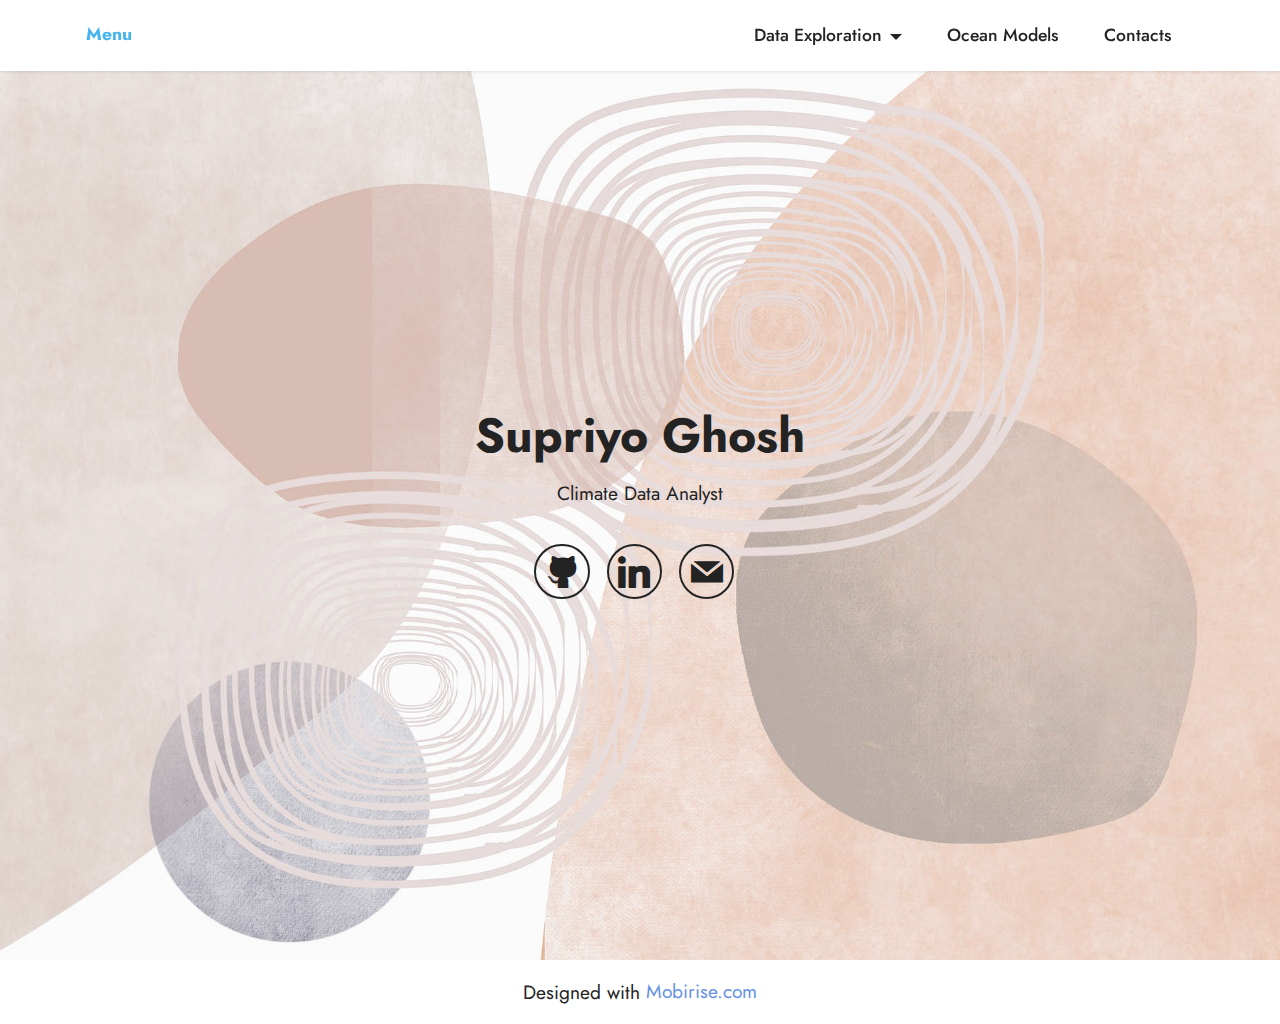
==== index.html @ 39f434c5 "create github pages" ====
<!DOCTYPE html>
<html  >
<head>
  <!-- Site made with Mobirise Website Builder v5.6.10, https://mobirise.com -->
  <meta charset="UTF-8">
  <meta http-equiv="X-UA-Compatible" content="IE=edge">
  <meta name="generator" content="Mobirise v5.6.10, mobirise.com">
  <meta name="twitter:card" content="summary_large_image"/>
  <meta name="twitter:image:src" content="">
  <meta property="og:image" content="">
  <meta name="twitter:title" content="Home">
  <meta name="viewport" content="width=device-width, initial-scale=1, minimum-scale=1">
  <link rel="shortcut icon" href="assets/images/logo.png" type="image/x-icon">
  <meta name="description" content="">
  
  
  <title>Home</title>
  <link rel="stylesheet" href="assets/bootstrap/css/bootstrap.min.css">
  <link rel="stylesheet" href="assets/bootstrap/css/bootstrap-grid.min.css">
  <link rel="stylesheet" href="assets/bootstrap/css/bootstrap-reboot.min.css">
  <link rel="stylesheet" href="assets/dropdown/css/style.css">
  <link rel="stylesheet" href="assets/socicon/css/styles.css">
  <link rel="stylesheet" href="assets/theme/css/style.css">
  <link rel="preload" href="https://fonts.googleapis.com/css?family=Jost:100,200,300,400,500,600,700,800,900,100i,200i,300i,400i,500i,600i,700i,800i,900i&display=swap" as="style" onload="this.onload=null;this.rel='stylesheet'">
  <noscript><link rel="stylesheet" href="https://fonts.googleapis.com/css?family=Jost:100,200,300,400,500,600,700,800,900,100i,200i,300i,400i,500i,600i,700i,800i,900i&display=swap"></noscript>
  <link rel="preload" as="style" href="assets/mobirise/css/mbr-additional.css"><link rel="stylesheet" href="assets/mobirise/css/mbr-additional.css" type="text/css">
  
  
  
  
</head>
<body>
  
  <section data-bs-version="5.1" class="menu menu1 cid-te8751mNdP" once="menu" id="menu1-l">
    

    <nav class="navbar navbar-dropdown navbar-fixed-top navbar-expand-lg">
        <div class="container">
            <div class="navbar-brand">
                
                <span class="navbar-caption-wrap"><a class="navbar-caption text-info display-4" href="https://mobiri.se">Menu</a></span>
            </div>
            <button class="navbar-toggler" type="button" data-toggle="collapse" data-bs-toggle="collapse" data-target="#navbarSupportedContent" data-bs-target="#navbarSupportedContent" aria-controls="navbarNavAltMarkup" aria-expanded="false" aria-label="Toggle navigation">
                <div class="hamburger">
                    <span></span>
                    <span></span>
                    <span></span>
                    <span></span>
                </div>
            </button>
            <div class="collapse navbar-collapse" id="navbarSupportedContent">
                <ul class="navbar-nav nav-dropdown nav-right" data-app-modern-menu="true"><li class="nav-item dropdown"><a class="nav-link link text-black dropdown-toggle display-4" href="https://mobiri.se" data-toggle="dropdown-submenu" data-bs-toggle="dropdown" data-bs-auto-close="outside" aria-expanded="false">Data Exploration</a><div class="dropdown-menu" aria-labelledby="dropdown-164"><a class="text-black dropdown-item text-primary display-4" href="page1.html#features8-m">NetCDF data in Python&nbsp;</a></div></li>
                    <li class="nav-item"><a class="nav-link link text-black show display-4" href="https://mobiri.se" aria-expanded="true">Ocean Models<br></a></li>
                    <li class="nav-item"><a class="nav-link link text-black display-4" href="https://mobiri.se">Contacts</a>
                    </li></ul>
                
                
            </div>
        </div>
    </nav>
</section>

<section data-bs-version="5.1" class="header13 cid-te855M1NtJ mbr-fullscreen" id="header13-k">

    

    
    <div class="mbr-overlay" style="opacity: 0.2; background-color: rgb(255, 255, 255);"></div>

    <div class="align-center container">
        <div class="row justify-content-center">
            <div class="col-12 col-lg-10">
                <h1 class="mbr-section-title mbr-fonts-style mb-3 display-2"><strong>Supriyo Ghosh</strong></h1>
                
                <p class="mbr-text mbr-fonts-style mb-3 display-7">Climate Data Analyst</p>
                
                <div class="social-row display-7 mt-5">
                    <div class="soc-item">
                        <a href="http://github.com/ghossh" target="_blank">
                            <span class="mbr-iconfont socicon-github socicon"></span>
                        </a>
                    </div>
                    <div class="soc-item">
                        <a href="http://linkedin.com/in/ghossh" target="_blank">
                            <span class="mbr-iconfont socicon-linkedin socicon"></span>
                        </a>
                    </div>
                    <div class="soc-item">
                        <a href="mailto:sugh123123@gmail.com">
                            <span class="mbr-iconfont socicon-mail socicon"></span>
                        </a>
                    </div>
                    
                    
                </div>
            </div>
        </div>
    </div>
</section><section class="display-7" style="padding: 0;align-items: center;justify-content: center;flex-wrap: wrap;    align-content: center;display: flex;position: relative;height: 4rem;"><a href="https://mobiri.se/2843948" style="flex: 1 1;height: 4rem;position: absolute;width: 100%;z-index: 1;"><img alt="" style="height: 4rem;" src="[data-uri]"></a><p style="margin: 0;text-align: center;" class="display-7">Designed with &#8204;</p><a style="z-index:1" href="https://mobirise.com">Mobirise.com </a></section><script src="assets/bootstrap/js/bootstrap.bundle.min.js"></script>  <script src="assets/smoothscroll/smooth-scroll.js"></script>  <script src="assets/ytplayer/index.js"></script>  <script src="assets/dropdown/js/navbar-dropdown.js"></script>  <script src="assets/theme/js/script.js"></script>  
  
  
</body>
</html>
---- assets/dropdown/css/style.css ----
.navbar-dropdown {
  left: 0;
  padding: 0;
  position: absolute;
  right: 0;
  top: 0;
  transition: all 0.45s ease;
  z-index: 1030;
  background: #282828; }
  .navbar-dropdown .navbar-logo {
    margin-right: 0.8rem;
    transition: margin 0.3s ease-in-out;
    vertical-align: middle; }
    .navbar-dropdown .navbar-logo img {
      height: 3.125rem;
      transition: all 0.3s ease-in-out; }
    .navbar-dropdown .navbar-logo.mbr-iconfont {
      font-size: 3.125rem;
      line-height: 3.125rem; }
  .navbar-dropdown .navbar-caption {
    font-weight: 700;
    white-space: normal;
    vertical-align: -4px;
    line-height: 3.125rem !important; }
    .navbar-dropdown .navbar-caption, .navbar-dropdown .navbar-caption:hover {
      color: inherit;
      text-decoration: none; }
  .navbar-dropdown .mbr-iconfont + .navbar-caption {
    vertical-align: -1px; }
  .navbar-dropdown.navbar-fixed-top {
    position: fixed; }
  .navbar-dropdown .navbar-brand span {
    vertical-align: -4px; }
  .navbar-dropdown.bg-color.transparent {
    background: none; }
  .navbar-dropdown.navbar-short .navbar-brand {
    padding: 0.625rem 0; }
    .navbar-dropdown.navbar-short .navbar-brand span {
      vertical-align: -1px; }
  .navbar-dropdown.navbar-short .navbar-caption {
    line-height: 2.375rem !important;
    vertical-align: -2px; }
  .navbar-dropdown.navbar-short .navbar-logo {
    margin-right: 0.5rem; }
    .navbar-dropdown.navbar-short .navbar-logo img {
      height: 2.375rem; }
    .navbar-dropdown.navbar-short .navbar-logo.mbr-iconfont {
      font-size: 2.375rem;
      line-height: 2.375rem; }
  .navbar-dropdown.navbar-short .mbr-table-cell {
    height: 3.625rem; }
  .navbar-dropdown .navbar-close {
    left: 0.6875rem;
    position: fixed;
    top: 0.75rem;
    z-index: 1000; }
  .navbar-dropdown .hamburger-icon {
    content: "";
    display: inline-block;
    vertical-align: middle;
    width: 16px;
    -webkit-box-shadow: 0 -6px 0 1px #282828,0 0 0 1px #282828,0 6px 0 1px #282828;
    -moz-box-shadow: 0 -6px 0 1px #282828,0 0 0 1px #282828,0 6px 0 1px #282828;
    box-shadow: 0 -6px 0 1px #282828,0 0 0 1px #282828,0 6px 0 1px #282828; }

.dropdown-menu .dropdown-toggle[data-toggle="dropdown-submenu"]::after {
  border-bottom: 0.35em solid transparent;
  border-left: 0.35em solid;
  border-right: 0;
  border-top: 0.35em solid transparent;
  margin-left: 0.3rem; }

.dropdown-menu .dropdown-item:focus {
  outline: 0; }

.nav-dropdown {
  font-size: 0.75rem;
  font-weight: 500;
  height: auto !important; }
  .nav-dropdown .nav-btn {
    padding-left: 1rem; }
  .nav-dropdown .link {
    margin: .667em 1.667em;
    font-weight: 500;
    padding: 0;
    transition: color .2s ease-in-out; }
    .nav-dropdown .link.dropdown-toggle {
      margin-right: 2.583em; }
      .nav-dropdown .link.dropdown-toggle::after {
        margin-left: .25rem;
        border-top: 0.35em solid;
        border-right: 0.35em solid transparent;
        border-left: 0.35em solid transparent;
        border-bottom: 0; }
      .nav-dropdown .link.dropdown-toggle[aria-expanded="true"] {
        margin: 0;
        padding: 0.667em 3.263em  0.667em 1.667em; }
  .nav-dropdown .link::after,
  .nav-dropdown .dropdown-item::after {
    color: inherit; }
  .nav-dropdown .btn {
    font-size: 0.75rem;
    font-weight: 700;
    letter-spacing: 0;
    margin-bottom: 0;
    padding-left: 1.25rem;
    padding-right: 1.25rem; }
  .nav-dropdown .dropdown-menu {
    border-radius: 0;
    border: 0;
    left: 0;
    margin: 0;
    padding-bottom: 1.25rem;
    padding-top: 1.25rem;
    position: relative; }
  .nav-dropdown .dropdown-submenu {
    margin-left: 0.125rem;
    top: 0; }
  .nav-dropdown .dropdown-item {
    font-weight: 500;
    line-height: 2;
    padding: 0.3846em 4.615em 0.3846em 1.5385em;
    position: relative;
    transition: color .2s ease-in-out, background-color .2s ease-in-out; }
    .nav-dropdown .dropdown-item::after {
      margin-top: -0.3077em;
      position: absolute;
      right: 1.1538em;
      top: 50%; }
    .nav-dropdown .dropdown-item:focus, .nav-dropdown .dropdown-item:hover {
      background: none; }

@media (max-width: 767px) {
  .nav-dropdown.navbar-toggleable-sm {
    bottom: 0;
    display: none;
    left: 0;
    overflow-x: hidden;
    position: fixed;
    top: 0;
    transform: translateX(-100%);
    -ms-transform: translateX(-100%);
    -webkit-transform: translateX(-100%);
    width: 18.75rem;
    z-index: 999; } }
.nav-dropdown.navbar-toggleable-xl {
  bottom: 0;
  display: none;
  left: 0;
  overflow-x: hidden;
  position: fixed;
  top: 0;
  transform: translateX(-100%);
  -ms-transform: translateX(-100%);
  -webkit-transform: translateX(-100%);
  width: 18.75rem;
  z-index: 999; }

.nav-dropdown-sm {
  display: block !important;
  overflow-x: hidden;
  overflow: auto;
  padding-top: 3.875rem; }
  .nav-dropdown-sm::after {
    content: "";
    display: block;
    height: 3rem;
    width: 100%; }
  .nav-dropdown-sm.collapse.in ~ .navbar-close {
    display: block !important; }
  .nav-dropdown-sm.collapsing, .nav-dropdown-sm.collapse.in {
    transform: translateX(0);
    -ms-transform: translateX(0);
    -webkit-transform: translateX(0);
    transition: all 0.25s ease-out;
    -webkit-transition: all 0.25s ease-out;
    background: #282828; }
  .nav-dropdown-sm.collapsing[aria-expanded="false"] {
    transform: translateX(-100%);
    -ms-transform: translateX(-100%);
    -webkit-transform: translateX(-100%); }
  .nav-dropdown-sm .nav-item {
    display: block;
    margin-left: 0 !important;
    padding-left: 0; }
  .nav-dropdown-sm .link,
  .nav-dropdown-sm .dropdown-item {
    border-top: 1px dotted rgba(255, 255, 255, 0.1);
    font-size: 0.8125rem;
    line-height: 1.6;
    margin: 0 !important;
    padding: 0.875rem 2.4rem 0.875rem 1.5625rem !important;
    position: relative;
    white-space: normal; }
    .nav-dropdown-sm .link:focus, .nav-dropdown-sm .link:hover,
    .nav-dropdown-sm .dropdown-item:focus,
    .nav-dropdown-sm .dropdown-item:hover {
      background: rgba(0, 0, 0, 0.2) !important;
      color: #c0a375; }
  .nav-dropdown-sm .nav-btn {
    position: relative;
    padding: 1.5625rem 1.5625rem 0 1.5625rem; }
    .nav-dropdown-sm .nav-btn::before {
      border-top: 1px dotted rgba(255, 255, 255, 0.1);
      content: "";
      left: 0;
      position: absolute;
      top: 0;
      width: 100%; }
    .nav-dropdown-sm .nav-btn + .nav-btn {
      padding-top: 0.625rem; }
      .nav-dropdown-sm .nav-btn + .nav-btn::before {
        display: none; }
  .nav-dropdown-sm .btn {
    padding: 0.625rem 0; }
  .nav-dropdown-sm .dropdown-toggle[data-toggle="dropdown-submenu"]::after {
    margin-left: .25rem;
    border-top: 0.35em solid;
    border-right: 0.35em solid transparent;
    border-left: 0.35em solid transparent;
    border-bottom: 0; }
  .nav-dropdown-sm .dropdown-toggle[data-toggle="dropdown-submenu"][aria-expanded="true"]::after {
    border-top: 0;
    border-right: 0.35em solid transparent;
    border-left: 0.35em solid transparent;
    border-bottom: 0.35em solid; }
  .nav-dropdown-sm .dropdown-menu {
    margin: 0;
    padding: 0;
    position: relative;
    top: 0;
    left: 0;
    width: 100%;
    border: 0;
    float: none;
    border-radius: 0;
    background: none; }
  .nav-dropdown-sm .dropdown-submenu {
    left: 100%;
    margin-left: 0.125rem;
    margin-top: -1.25rem;
    top: 0; }

.navbar-toggleable-sm .nav-dropdown .dropdown-menu {
  position: absolute; }

.navbar-toggleable-sm .nav-dropdown .dropdown-submenu {
  left: 100%;
  margin-left: 0.125rem;
  margin-top: -1.25rem;
  top: 0; }

.navbar-toggleable-sm.opened .nav-dropdown .dropdown-menu {
  position: relative; }

.navbar-toggleable-sm.opened .nav-dropdown .dropdown-submenu {
  left: 0;
  margin-left: 00rem;
  margin-top: 0rem;
  top: 0; }

.is-builder .nav-dropdown.collapsing {
  transition: none !important; }
---- assets/socicon/css/styles.css ----
@charset "UTF-8";

@font-face {
  font-family: 'Socicon';
  src:  url('../fonts/socicon.eot');
  src:  url('../fonts/socicon.eot?#iefix') format('embedded-opentype'),
    url('../fonts/socicon.woff2') format('woff2'),
    url('../fonts/socicon.ttf') format('truetype'),
    url('../fonts/socicon.woff') format('woff'),
    url('../fonts/socicon.svg#socicon') format('svg');
  font-weight: normal;
  font-style: normal;
  font-display: swap;
}

[data-icon]:before {
  font-family: "socicon" !important;
  content: attr(data-icon);
  font-style: normal !important;
  font-weight: normal !important;
  font-variant: normal !important;
  text-transform: none !important;
  speak: none;
  line-height: 1;
  -webkit-font-smoothing: antialiased;
  -moz-osx-font-smoothing: grayscale;
}

[class^="socicon-"], [class*=" socicon-"] {
  /* use !important to prevent issues with browser extensions that change fonts */
  font-family: 'Socicon' !important;
  speak: none;
  font-style: normal;
  font-weight: normal;
  font-variant: normal;
  text-transform: none;
  line-height: 1;

  /* Better Font Rendering =========== */
  -webkit-font-smoothing: antialiased;
  -moz-osx-font-smoothing: grayscale;
}

.socicon-eitaa:before {
  content: "\e97c";
}
.socicon-soroush:before {
  content: "\e97d";
}
.socicon-bale:before {
  content: "\e97e";
}
.socicon-zazzle:before {
  content: "\e97b";
}
.socicon-society6:before {
  content: "\e97a";
}
.socicon-redbubble:before {
  content: "\e979";
}
.socicon-avvo:before {
  content: "\e978";
}
.socicon-stitcher:before {
  content: "\e977";
}
.socicon-googlehangouts:before {
  content: "\e974";
}
.socicon-dlive:before {
  content: "\e975";
}
.socicon-vsco:before {
  content: "\e976";
}
.socicon-flipboard:before {
  content: "\e973";
}
.socicon-ubuntu:before {
  content: "\e958";
}
.socicon-artstation:before {
  content: "\e959";
}
.socicon-invision:before {
  content: "\e95a";
}
.socicon-torial:before {
  content: "\e95b";
}
.socicon-collectorz:before {
  content: "\e95c";
}
.socicon-seenthis:before {
  content: "\e95d";
}
.socicon-googleplaymusic:before {
  content: "\e95e";
}
.socicon-debian:before {
  content: "\e95f";
}
.socicon-filmfreeway:before {
  content: "\e960";
}
.socicon-gnome:before {
  content: "\e961";
}
.socicon-itchio:before {
  content: "\e962";
}
.socicon-jamendo:before {
  content: "\e963";
}
.socicon-mix:before {
  content: "\e964";
}
.socicon-sharepoint:before {
  content: "\e965";
}
.socicon-tinder:before {
  content: "\e966";
}
.socicon-windguru:before {
  content: "\e967";
}
.socicon-cdbaby:before {
  content: "\e968";
}
.socicon-elementaryos:before {
  content: "\e969";
}
.socicon-stage32:before {
  content: "\e96a";
}
.socicon-tiktok:before {
  content: "\e96b";
}
.socicon-gitter:before {
  content: "\e96c";
}
.socicon-letterboxd:before {
  content: "\e96d";
}
.socicon-threema:before {
  content: "\e96e";
}
.socicon-splice:before {
  content: "\e96f";
}
.socicon-metapop:before {
  content: "\e970";
}
.socicon-naver:before {
  content: "\e971";
}
.socicon-remote:before {
  content: "\e972";
}
.socicon-internet:before {
  content: "\e957";
}
.socicon-moddb:before {
  content: "\e94b";
}
.socicon-indiedb:before {
  content: "\e94c";
}
.socicon-traxsource:before {
  content: "\e94d";
}
.socicon-gamefor:before {
  content: "\e94e";
}
.socicon-pixiv:before {
  content: "\e94f";
}
.socicon-myanimelist:before {
  content: "\e950";
}
.socicon-blackberry:before {
  content: "\e951";
}
.socicon-wickr:before {
  content: "\e952";
}
.socicon-spip:before {
  content: "\e953";
}
.socicon-napster:before {
  content: "\e954";
}
.socicon-beatport:before {
  content: "\e955";
}
.socicon-hackerone:before {
  content: "\e956";
}
.socicon-hackernews:before {
  content: "\e946";
}
.socicon-smashwords:before {
  content: "\e947";
}
.socicon-kobo:before {
  content: "\e948";
}
.socicon-bookbub:before {
  content: "\e949";
}
.socicon-mailru:before {
  content: "\e94a";
}
.socicon-gitlab:before {
  content: "\e945";
}
.socicon-instructables:before {
  content: "\e944";
}
.socicon-portfolio:before {
  content: "\e943";
}
.socicon-codered:before {
  content: "\e940";
}
.socicon-origin:before {
  content: "\e941";
}
.socicon-nextdoor:before {
  content: "\e942";
}
.socicon-udemy:before {
  content: "\e93f";
}
.socicon-livemaster:before {
  content: "\e93e";
}
.socicon-crunchbase:before {
  content: "\e93b";
}
.socicon-homefy:before {
  content: "\e93c";
}
.socicon-calendly:before {
  content: "\e93d";
}
.socicon-realtor:before {
  content: "\e90f";
}
.socicon-tidal:before {
  content: "\e910";
}
.socicon-qobuz:before {
  content: "\e911";
}
.socicon-natgeo:before {
  content: "\e912";
}
.socicon-mastodon:before {
  content: "\e913";
}
.socicon-unsplash:before {
  content: "\e914";
}
.socicon-homeadvisor:before {
  content: "\e915";
}
.socicon-angieslist:before {
  content: "\e916";
}
.socicon-codepen:before {
  content: "\e917";
}
.socicon-slack:before {
  content: "\e918";
}
.socicon-openaigym:before {
  content: "\e919";
}
.socicon-logmein:before {
  content: "\e91a";
}
.socicon-fiverr:before {
  content: "\e91b";
}
.socicon-gotomeeting:before {
  content: "\e91c";
}
.socicon-aliexpress:before {
  content: "\e91d";
}
.socicon-guru:before {
  content: "\e91e";
}
.socicon-appstore:before {
  content: "\e91f";
}
.socicon-homes:before {
  content: "\e920";
}
.socicon-zoom:before {
  content: "\e921";
}
.socicon-alibaba:before {
  content: "\e922";
}
.socicon-craigslist:before {
  content: "\e923";
}
.socicon-wix:before {
  content: "\e924";
}
.socicon-redfin:before {
  content: "\e925";
}
.socicon-googlecalendar:before {
  content: "\e926";
}
.socicon-shopify:before {
  content: "\e927";
}
.socicon-freelancer:before {
  content: "\e928";
}
.socicon-seedrs:before {
  content: "\e929";
}
.socicon-bing:before {
  content: "\e92a";
}
.socicon-doodle:before {
  content: "\e92b";
}
.socicon-bonanza:before {
  content: "\e92c";
}
.socicon-squarespace:before {
  content: "\e92d";
}
.socicon-toptal:before {
  content: "\e92e";
}
.socicon-gust:before {
  content: "\e92f";
}
.socicon-ask:before {
  content: "\e930";
}
.socicon-trulia:before {
  content: "\e931";
}
.socicon-loomly:before {
  content: "\e932";
}
.socicon-ghost:before {
  content: "\e933";
}
.socicon-upwork:before {
  content: "\e934";
}
.socicon-fundable:before {
  content: "\e935";
}
.socicon-booking:before {
  content: "\e936";
}
.socicon-googlemaps:before {
  content: "\e937";
}
.socicon-zillow:before {
  content: "\e938";
}
.socicon-niconico:before {
  content: "\e939";
}
.socicon-toneden:before {
  content: "\e93a";
}
.socicon-augment:before {
  content: "\e908";
}
.socicon-bitbucket:before {
  content: "\e909";
}
.socicon-fyuse:before {
  content: "\e90a";
}
.socicon-yt-gaming:before {
  content: "\e90b";
}
.socicon-sketchfab:before {
  content: "\e90c";
}
.socicon-mobcrush:before {
  content: "\e90d";
}
.socicon-microsoft:before {
  content: "\e90e";
}
.socicon-pandora:before {
  content: "\e907";
}
.socicon-messenger:before {
  content: "\e906";
}
.socicon-gamewisp:before {
  content: "\e905";
}
.socicon-bloglovin:before {
  content: "\e904";
}
.socicon-tunein:before {
  content: "\e903";
}
.socicon-gamejolt:before {
  content: "\e901";
}
.socicon-trello:before {
  content: "\e902";
}
.socicon-spreadshirt:before {
  content: "\e900";
}
.socicon-500px:before {
  content: "\e000";
}
.socicon-8tracks:before {
  content: "\e001";
}
.socicon-airbnb:before {
  content: "\e002";
}
.socicon-alliance:before {
  content: "\e003";
}
.socicon-amazon:before {
  content: "\e004";
}
.socicon-amplement:before {
  content: "\e005";
}
.socicon-android:before {
  content: "\e006";
}
.socicon-angellist:before {
  content: "\e007";
}
.socicon-apple:before {
  content: "\e008";
}
.socicon-appnet:before {
  content: "\e009";
}
.socicon-baidu:before {
  content: "\e00a";
}
.socicon-bandcamp:before {
  content: "\e00b";
}
.socicon-battlenet:before {
  content: "\e00c";
}
.socicon-mixer:before {
  content: "\e00d";
}
.socicon-bebee:before {
  content: "\e00e";
}
.socicon-bebo:before {
  content: "\e00f";
}
.socicon-behance:before {
  content: "\e010";
}
.socicon-blizzard:before {
  content: "\e011";
}
.socicon-blogger:before {
  content: "\e012";
}
.socicon-buffer:before {
  content: "\e013";
}
.socicon-chrome:before {
  content: "\e014";
}
.socicon-coderwall:before {
  content: "\e015";
}
.socicon-curse:before {
  content: "\e016";
}
.socicon-dailymotion:before {
  content: "\e017";
}
.socicon-deezer:before {
  content: "\e018";
}
.socicon-delicious:before {
  content: "\e019";
}
.socicon-deviantart:before {
  content: "\e01a";
}
.socicon-diablo:before {
  content: "\e01b";
}
.socicon-digg:before {
  content: "\e01c";
}
.socicon-discord:before {
  content: "\e01d";
}
.socicon-disqus:before {
  content: "\e01e";
}
.socicon-douban:before {
  content: "\e01f";
}
.socicon-draugiem:before {
  content: "\e020";
}
.socicon-dribbble:before {
  content: "\e021";
}
.socicon-drupal:before {
  content: "\e022";
}
.socicon-ebay:before {
  content: "\e023";
}
.socicon-ello:before {
  content: "\e024";
}
.socicon-endomodo:before {
  content: "\e025";
}
.socicon-envato:before {
  content: "\e026";
}
.socicon-etsy:before {
  content: "\e027";
}
.socicon-facebook:before {
  content: "\e028";
}
.socicon-feedburner:before {
  content: "\e029";
}
.socicon-filmweb:before {
  content: "\e02a";
}
.socicon-firefox:before {
  content: "\e02b";
}
.socicon-flattr:before {
  content: "\e02c";
}
.socicon-flickr:before {
  content: "\e02d";
}
.socicon-formulr:before {
  content: "\e02e";
}
.socicon-forrst:before {
  content: "\e02f";
}
.socicon-foursquare:before {
  content: "\e030";
}
.socicon-friendfeed:before {
  content: "\e031";
}
.socicon-github:before {
  content: "\e032";
}
.socicon-goodreads:before {
  content: "\e033";
}
.socicon-google:before {
  content: "\e034";
}
.socicon-googlescholar:before {
  content: "\e035";
}
.socicon-googlegroups:before {
  content: "\e036";
}
.socicon-googlephotos:before {
  content: "\e037";
}
.socicon-googleplus:before {
  content: "\e038";
}
.socicon-grooveshark:before {
  content: "\e039";
}
.socicon-hackerrank:before {
  content: "\e03a";
}
.socicon-hearthstone:before {
  content: "\e03b";
}
.socicon-hellocoton:before {
  content: "\e03c";
}
.socicon-heroes:before {
  content: "\e03d";
}
.socicon-smashcast:before {
  content: "\e03e";
}
.socicon-horde:before {
  content: "\e03f";
}
.socicon-houzz:before {
  content: "\e040";
}
.socicon-icq:before {
  content: "\e041";
}
.socicon-identica:before {
  content: "\e042";
}
.socicon-imdb:before {
  content: "\e043";
}
.socicon-instagram:before {
  content: "\e044";
}
.socicon-issuu:before {
  content: "\e045";
}
.socicon-istock:before {
  content: "\e046";
}
.socicon-itunes:before {
  content: "\e047";
}
.socicon-keybase:before {
  content: "\e048";
}
.socicon-lanyrd:before {
  content: "\e049";
}
.socicon-lastfm:before {
  content: "\e04a";
}
.socicon-line:before {
  content: "\e04b";
}
.socicon-linkedin:before {
  content: "\e04c";
}
.socicon-livejournal:before {
  content: "\e04d";
}
.socicon-lyft:before {
  content: "\e04e";
}
.socicon-macos:before {
  content: "\e04f";
}
.socicon-mail:before {
  content: "\e050";
}
.socicon-medium:before {
  content: "\e051";
}
.socicon-meetup:before {
  content: "\e052";
}
.socicon-mixcloud:before {
  content: "\e053";
}
.socicon-modelmayhem:before {
  content: "\e054";
}
.socicon-mumble:before {
  content: "\e055";
}
.socicon-myspace:before {
  content: "\e056";
}
.socicon-newsvine:before {
  content: "\e057";
}
.socicon-nintendo:before {
  content: "\e058";
}
.socicon-npm:before {
  content: "\e059";
}
.socicon-odnoklassniki:before {
  content: "\e05a";
}
.socicon-openid:before {
  content: "\e05b";
}
.socicon-opera:before {
  content: "\e05c";
}
.socicon-outlook:before {
  content: "\e05d";
}
.socicon-overwatch:before {
  content: "\e05e";
}
.socicon-patreon:before {
  content: "\e05f";
}
.socicon-paypal:before {
  content: "\e060";
}
.socicon-periscope:before {
  content: "\e061";
}
.socicon-persona:before {
  content: "\e062";
}
.socicon-pinterest:before {
  content: "\e063";
}
.socicon-play:before {
  content: "\e064";
}
.socicon-player:before {
  content: "\e065";
}
.socicon-playstation:before {
  content: "\e066";
}
.socicon-pocket:before {
  content: "\e067";
}
.socicon-qq:before {
  content: "\e068";
}
.socicon-quora:before {
  content: "\e069";
}
.socicon-raidcall:before {
  content: "\e06a";
}
.socicon-ravelry:before {
  content: "\e06b";
}
.socicon-reddit:before {
  content: "\e06c";
}
.socicon-renren:before {
  content: "\e06d";
}
.socicon-researchgate:before {
  content: "\e06e";
}
.socicon-residentadvisor:before {
  content: "\e06f";
}
.socicon-reverbnation:before {
  content: "\e070";
}
.socicon-rss:before {
  content: "\e071";
}
.socicon-sharethis:before {
  content: "\e072";
}
.socicon-skype:before {
  content: "\e073";
}
.socicon-slideshare:before {
  content: "\e074";
}
.socicon-smugmug:before {
  content: "\e075";
}
.socicon-snapchat:before {
  content: "\e076";
}
.socicon-songkick:before {
  content: "\e077";
}
.socicon-soundcloud:before {
  content: "\e078";
}
.socicon-spotify:before {
  content: "\e079";
}
.socicon-stackexchange:before {
  content: "\e07a";
}
.socicon-stackoverflow:before {
  content: "\e07b";
}
.socicon-starcraft:before {
  content: "\e07c";
}
.socicon-stayfriends:before {
  content: "\e07d";
}
.socicon-steam:before {
  content: "\e07e";
}
.socicon-storehouse:before {
  content: "\e07f";
}
.socicon-strava:before {
  content: "\e080";
}
.socicon-streamjar:before {
  content: "\e081";
}
.socicon-stumbleupon:before {
  content: "\e082";
}
.socicon-swarm:before {
  content: "\e083";
}
.socicon-teamspeak:before {
  content: "\e084";
}
.socicon-teamviewer:before {
  content: "\e085";
}
.socicon-technorati:before {
  content: "\e086";
}
.socicon-telegram:before {
  content: "\e087";
}
.socicon-tripadvisor:before {
  content: "\e088";
}
.socicon-tripit:before {
  content: "\e089";
}
.socicon-triplej:before {
  content: "\e08a";
}
.socicon-tumblr:before {
  content: "\e08b";
}
.socicon-twitch:before {
  content: "\e08c";
}
.socicon-twitter:before {
  content: "\e08d";
}
.socicon-uber:before {
  content: "\e08e";
}
.socicon-ventrilo:before {
  content: "\e08f";
}
.socicon-viadeo:before {
  content: "\e090";
}
.socicon-viber:before {
  content: "\e091";
}
.socicon-viewbug:before {
  content: "\e092";
}
.socicon-vimeo:before {
  content: "\e093";
}
.socicon-vine:before {
  content: "\e094";
}
.socicon-vkontakte:before {
  content: "\e095";
}
.socicon-warcraft:before {
  content: "\e096";
}
.socicon-wechat:before {
  content: "\e097";
}
.socicon-weibo:before {
  content: "\e098";
}
.socicon-whatsapp:before {
  content: "\e099";
}
.socicon-wikipedia:before {
  content: "\e09a";
}
.socicon-windows:before {
  content: "\e09b";
}
.socicon-wordpress:before {
  content: "\e09c";
}
.socicon-wykop:before {
  content: "\e09d";
}
.socicon-xbox:before {
  content: "\e09e";
}
.socicon-xing:before {
  content: "\e09f";
}
.socicon-yahoo:before {
  content: "\e0a0";
}
.socicon-yammer:before {
  content: "\e0a1";
}
.socicon-yandex:before {
  content: "\e0a2";
}
.socicon-yelp:before {
  content: "\e0a3";
}
.socicon-younow:before {
  content: "\e0a4";
}
.socicon-youtube:before {
  content: "\e0a5";
}
.socicon-zapier:before {
  content: "\e0a6";
}
.socicon-zerply:before {
  content: "\e0a7";
}
.socicon-zomato:before {
  content: "\e0a8";
}
.socicon-zynga:before {
  content: "\e0a9";
}
---- assets/theme/css/style.css ----
@charset "UTF-8";
section {
  background-color: #ffffff;
}

body {
  font-style: normal;
  line-height: 1.5;
  font-weight: 400;
  color: #232323;
  position: relative;
}

button {
  background-color: transparent;
  border-color: transparent;
}

section,
.container,
.container-fluid {
  position: relative;
  word-wrap: break-word;
}

a.mbr-iconfont:hover {
  text-decoration: none;
}

.article .lead p,
.article .lead ul,
.article .lead ol,
.article .lead pre,
.article .lead blockquote {
  margin-bottom: 0;
}

a {
  font-style: normal;
  font-weight: 400;
  cursor: pointer;
}
a, a:hover {
  text-decoration: none;
}

.mbr-section-title {
  font-style: normal;
  line-height: 1.3;
}

.mbr-section-subtitle {
  line-height: 1.3;
}

.mbr-text {
  font-style: normal;
  line-height: 1.7;
}

h1,
h2,
h3,
h4,
h5,
h6,
.display-1,
.display-2,
.display-4,
.display-5,
.display-7,
span,
p,
a {
  line-height: 1;
  word-break: break-word;
  word-wrap: break-word;
  font-weight: 400;
}

b,
strong {
  font-weight: bold;
}

input:-webkit-autofill, input:-webkit-autofill:hover, input:-webkit-autofill:focus, input:-webkit-autofill:active {
  transition-delay: 9999s;
  -webkit-transition-property: background-color, color;
  transition-property: background-color, color;
}

textarea[type=hidden] {
  display: none;
}

section {
  background-position: 50% 50%;
  background-repeat: no-repeat;
  background-size: cover;
}
section .mbr-background-video,
section .mbr-background-video-preview {
  position: absolute;
  bottom: 0;
  left: 0;
  right: 0;
  top: 0;
}

.hidden {
  visibility: hidden;
}

.mbr-z-index20 {
  z-index: 20;
}

/*! Base colors */
.mbr-white {
  color: #ffffff;
}

.mbr-black {
  color: #111111;
}

.mbr-bg-white {
  background-color: #ffffff;
}

.mbr-bg-black {
  background-color: #000000;
}

/*! Text-aligns */
.align-left {
  text-align: left;
}

.align-center {
  text-align: center;
}

.align-right {
  text-align: right;
}

/*! Font-weight  */
.mbr-light {
  font-weight: 300;
}

.mbr-regular {
  font-weight: 400;
}

.mbr-semibold {
  font-weight: 500;
}

.mbr-bold {
  font-weight: 700;
}

/*! Media  */
.media-content {
  flex-basis: 100%;
}

.media-container-row {
  display: flex;
  flex-direction: row;
  flex-wrap: wrap;
  justify-content: center;
  align-content: center;
  align-items: start;
}
.media-container-row .media-size-item {
  width: 400px;
}

.media-container-column {
  display: flex;
  flex-direction: column;
  flex-wrap: wrap;
  justify-content: center;
  align-content: center;
  align-items: stretch;
}
.media-container-column > * {
  width: 100%;
}

@media (min-width: 992px) {
  .media-container-row {
    flex-wrap: nowrap;
  }
}
figure {
  margin-bottom: 0;
  overflow: hidden;
}

figure[mbr-media-size] {
  transition: width 0.1s;
}

img,
iframe {
  display: block;
  width: 100%;
}

.card {
  background-color: transparent;
  border: none;
}

.card-box {
  width: 100%;
}

.card-img {
  text-align: center;
  flex-shrink: 0;
  -webkit-flex-shrink: 0;
}

.media {
  max-width: 100%;
  margin: 0 auto;
}

.mbr-figure {
  align-self: center;
}

.media-container > div {
  max-width: 100%;
}

.mbr-figure img,
.card-img img {
  width: 100%;
}

@media (max-width: 991px) {
  .media-size-item {
    width: auto !important;
  }

  .media {
    width: auto;
  }

  .mbr-figure {
    width: 100% !important;
  }
}
/*! Buttons */
.mbr-section-btn {
  margin-left: -0.6rem;
  margin-right: -0.6rem;
  font-size: 0;
}

.btn {
  font-weight: 600;
  border-width: 1px;
  font-style: normal;
  margin: 0.6rem 0.6rem;
  white-space: normal;
  transition: all 0.2s ease-in-out;
  display: inline-flex;
  align-items: center;
  justify-content: center;
  word-break: break-word;
}

.btn-sm {
  font-weight: 600;
  letter-spacing: 0px;
  transition: all 0.3s ease-in-out;
}

.btn-md {
  font-weight: 600;
  letter-spacing: 0px;
  transition: all 0.3s ease-in-out;
}

.btn-lg {
  font-weight: 600;
  letter-spacing: 0px;
  transition: all 0.3s ease-in-out;
}

.btn-form {
  margin: 0;
}
.btn-form:hover {
  cursor: pointer;
}

nav .mbr-section-btn {
  margin-left: 0rem;
  margin-right: 0rem;
}

/*! Btn icon margin */
.btn .mbr-iconfont,
.btn.btn-sm .mbr-iconfont {
  order: 1;
  cursor: pointer;
  margin-left: 0.5rem;
  vertical-align: sub;
}

.btn.btn-md .mbr-iconfont,
.btn.btn-md .mbr-iconfont {
  margin-left: 0.8rem;
}

.mbr-regular {
  font-weight: 400;
}

.mbr-semibold {
  font-weight: 500;
}

.mbr-bold {
  font-weight: 700;
}

[type=submit] {
  -webkit-appearance: none;
}

/*! Full-screen */
.mbr-fullscreen .mbr-overlay {
  min-height: 100vh;
}

.mbr-fullscreen {
  display: flex;
  display: -moz-flex;
  display: -ms-flex;
  display: -o-flex;
  align-items: center;
  min-height: 100vh;
  padding-top: 3rem;
  padding-bottom: 3rem;
}

/*! Map */
.map {
  height: 25rem;
  position: relative;
}
.map iframe {
  width: 100%;
  height: 100%;
}

/*! Scroll to top arrow */
.mbr-arrow-up {
  bottom: 25px;
  right: 90px;
  position: fixed;
  text-align: right;
  z-index: 5000;
  color: #ffffff;
  font-size: 22px;
}

.mbr-arrow-up a {
  background: rgba(0, 0, 0, 0.2);
  border-radius: 50%;
  color: #fff;
  display: inline-block;
  height: 60px;
  width: 60px;
  border: 2px solid #fff;
  outline-style: none !important;
  position: relative;
  text-decoration: none;
  transition: all 0.3s ease-in-out;
  cursor: pointer;
  text-align: center;
}
.mbr-arrow-up a:hover {
  background-color: rgba(0, 0, 0, 0.4);
}
.mbr-arrow-up a i {
  line-height: 60px;
}

.mbr-arrow-up-icon {
  display: block;
  color: #fff;
}

.mbr-arrow-up-icon::before {
  content: "›";
  display: inline-block;
  font-family: serif;
  font-size: 22px;
  line-height: 1;
  font-style: normal;
  position: relative;
  top: 6px;
  left: -4px;
  transform: rotate(-90deg);
}

/*! Arrow Down */
.mbr-arrow {
  position: absolute;
  bottom: 45px;
  left: 50%;
  width: 60px;
  height: 60px;
  cursor: pointer;
  background-color: rgba(80, 80, 80, 0.5);
  border-radius: 50%;
  transform: translateX(-50%);
}
@media (max-width: 767px) {
  .mbr-arrow {
    display: none;
  }
}
.mbr-arrow > a {
  display: inline-block;
  text-decoration: none;
  outline-style: none;
  -webkit-animation: arrowdown 1.7s ease-in-out infinite;
          animation: arrowdown 1.7s ease-in-out infinite;
  color: #ffffff;
}
.mbr-arrow > a > i {
  position: absolute;
  top: -2px;
  left: 15px;
  font-size: 2rem;
}

#scrollToTop a i::before {
  content: "";
  position: absolute;
  display: block;
  border-bottom: 2.5px solid #fff;
  border-left: 2.5px solid #fff;
  width: 27.8%;
  height: 27.8%;
  left: 50%;
  top: 51%;
  transform: translateY(-30%) translateX(-50%) rotate(135deg);
}

@keyframes arrowdown {
  0% {
    transform: translateY(0px);
  }
  50% {
    transform: translateY(-5px);
  }
  100% {
    transform: translateY(0px);
  }
}
@-webkit-keyframes arrowdown {
  0% {
    transform: translateY(0px);
  }
  50% {
    transform: translateY(-5px);
  }
  100% {
    transform: translateY(0px);
  }
}
@media (max-width: 500px) {
  .mbr-arrow-up {
    left: 0;
    right: 0;
    text-align: center;
  }
}
/*Gradients animation*/
@keyframes gradient-animation {
  from {
    background-position: 0% 100%;
    -webkit-animation-timing-function: ease-in-out;
            animation-timing-function: ease-in-out;
  }
  to {
    background-position: 100% 0%;
    -webkit-animation-timing-function: ease-in-out;
            animation-timing-function: ease-in-out;
  }
}
@-webkit-keyframes gradient-animation {
  from {
    background-position: 0% 100%;
    -webkit-animation-timing-function: ease-in-out;
            animation-timing-function: ease-in-out;
  }
  to {
    background-position: 100% 0%;
    -webkit-animation-timing-function: ease-in-out;
            animation-timing-function: ease-in-out;
  }
}
.bg-gradient {
  background-size: 200% 200%;
  animation: gradient-animation 5s infinite alternate;
  -webkit-animation: gradient-animation 5s infinite alternate;
}

.menu .navbar-brand {
  display: -webkit-flex;
}
.menu .navbar-brand span {
  display: flex;
  display: -webkit-flex;
}
.menu .navbar-brand .navbar-caption-wrap {
  display: -webkit-flex;
}
.menu .navbar-brand .navbar-logo img {
  display: -webkit-flex;
  width: auto;
}
@media (min-width: 768px) and (max-width: 991px) {
  .menu .navbar-toggleable-sm .navbar-nav {
    display: -ms-flexbox;
  }
}
@media (max-width: 991px) {
  .menu .navbar-collapse {
    max-height: 93.5vh;
  }
  .menu .navbar-collapse.show {
    overflow: auto;
  }
}
@media (min-width: 992px) {
  .menu .navbar-nav.nav-dropdown {
    display: -webkit-flex;
  }
  .menu .navbar-toggleable-sm .navbar-collapse {
    display: -webkit-flex !important;
  }
  .menu .collapsed .navbar-collapse {
    max-height: 93.5vh;
  }
  .menu .collapsed .navbar-collapse.show {
    overflow: auto;
  }
}
@media (max-width: 767px) {
  .menu .navbar-collapse {
    max-height: 80vh;
  }
}

.nav-link .mbr-iconfont {
  margin-right: 0.5rem;
}

.navbar {
  display: -webkit-flex;
  -webkit-flex-wrap: wrap;
  -webkit-align-items: center;
  -webkit-justify-content: space-between;
}

.navbar-collapse {
  -webkit-flex-basis: 100%;
  -webkit-flex-grow: 1;
  -webkit-align-items: center;
}

.nav-dropdown .link {
  padding: 0.667em 1.667em !important;
  margin: 0 !important;
}

.nav {
  display: -webkit-flex;
  -webkit-flex-wrap: wrap;
}

.row {
  display: -webkit-flex;
  -webkit-flex-wrap: wrap;
}

.justify-content-center {
  -webkit-justify-content: center;
}

.form-inline {
  display: -webkit-flex;
}

.card-wrapper {
  -webkit-flex: 1;
}

.carousel-control {
  z-index: 10;
  display: -webkit-flex;
}

.carousel-controls {
  display: -webkit-flex;
}

.media {
  display: -webkit-flex;
}

.form-group:focus {
  outline: none;
}

.jq-selectbox__select {
  padding: 7px 0;
  position: relative;
}

.jq-selectbox__dropdown {
  overflow: hidden;
  border-radius: 10px;
  position: absolute;
  top: 100%;
  left: 0 !important;
  width: 100% !important;
}

.jq-selectbox__trigger-arrow {
  right: 0;
  transform: translateY(-50%);
}

.jq-selectbox li {
  padding: 1.07em 0.5em;
}

input[type=range] {
  padding-left: 0 !important;
  padding-right: 0 !important;
}

.modal-dialog,
.modal-content {
  height: 100%;
}

.modal-dialog .carousel-inner {
  height: calc(100vh - 1.75rem);
}
@media (max-width: 575px) {
  .modal-dialog .carousel-inner {
    height: calc(100vh - 1rem);
  }
}

.carousel-item {
  text-align: center;
}

.carousel-item img {
  margin: auto;
}

.navbar-toggler {
  align-self: flex-start;
  padding: 0.25rem 0.75rem;
  font-size: 1.25rem;
  line-height: 1;
  background: transparent;
  border: 1px solid transparent;
  border-radius: 0.25rem;
}

.navbar-toggler:focus,
.navbar-toggler:hover {
  text-decoration: none;
  box-shadow: none;
}

.navbar-toggler-icon {
  display: inline-block;
  width: 1.5em;
  height: 1.5em;
  vertical-align: middle;
  content: "";
  background: no-repeat center center;
  background-size: 100% 100%;
}

.navbar-toggler-left {
  position: absolute;
  left: 1rem;
}

.navbar-toggler-right {
  position: absolute;
  right: 1rem;
}

.card-img {
  width: auto;
}

.menu .navbar.collapsed:not(.beta-menu) {
  flex-direction: column;
}

.carousel-item.active,
.carousel-item-next,
.carousel-item-prev {
  display: flex;
}

.note-air-layout .dropup .dropdown-menu,
.note-air-layout .navbar-fixed-bottom .dropdown .dropdown-menu {
  bottom: initial !important;
}

html,
body {
  height: auto;
  min-height: 100vh;
}

.dropup .dropdown-toggle::after {
  display: none;
}

.form-asterisk {
  font-family: initial;
  position: absolute;
  top: -2px;
  font-weight: normal;
}

.form-control-label {
  position: relative;
  cursor: pointer;
  margin-bottom: 0.357em;
  padding: 0;
}

.alert {
  color: #ffffff;
  border-radius: 0;
  border: 0;
  font-size: 1.1rem;
  line-height: 1.5;
  margin-bottom: 1.875rem;
  padding: 1.25rem;
  position: relative;
  text-align: center;
}
.alert.alert-form::after {
  background-color: inherit;
  bottom: -7px;
  content: "";
  display: block;
  height: 14px;
  left: 50%;
  margin-left: -7px;
  position: absolute;
  transform: rotate(45deg);
  width: 14px;
}

.form-control {
  background-color: #ffffff;
  background-clip: border-box;
  color: #232323;
  line-height: 1rem !important;
  height: auto;
  padding: 0.6rem 1.2rem;
  transition: border-color 0.25s ease 0s;
  border: 1px solid transparent !important;
  border-radius: 4px;
  box-shadow: rgba(0, 0, 0, 0.07) 0px 1px 1px 0px, rgba(0, 0, 0, 0.07) 0px 1px 3px 0px, rgba(0, 0, 0, 0.03) 0px 0px 0px 1px;
}
.form-active .form-control:invalid {
  border-color: red;
}

form .row {
  margin-left: -0.6rem;
  margin-right: -0.6rem;
}
form .row [class*=col] {
  padding-left: 0.6rem;
  padding-right: 0.6rem;
}

form .mbr-section-btn {
  margin: 0;
  padding-left: 0.6rem;
  padding-right: 0.6rem;
}

form .btn {
  display: flex;
  padding: 0.6rem 1.2rem;
  margin: 0;
}

form .form-check-input {
  margin-top: 0.5;
}

textarea.form-control {
  line-height: 1.5rem !important;
}

.form-group {
  margin-bottom: 1.2rem;
}

.form-control,
form .btn {
  min-height: 48px;
}

.gdpr-block label span.textGDPR input[name=gdpr] {
  top: 7px;
}

.form-control:focus {
  box-shadow: none;
}

:focus {
  outline: none;
}

.mbr-overlay {
  background-color: #000;
  bottom: 0;
  left: 0;
  opacity: 0.5;
  position: absolute;
  right: 0;
  top: 0;
  z-index: 0;
  pointer-events: none;
}

blockquote {
  font-style: italic;
  padding: 3rem;
  font-size: 1.09rem;
  position: relative;
  border-left: 3px solid;
}

ul,
ol,
pre,
blockquote {
  margin-bottom: 2.3125rem;
}

.mt-4 {
  margin-top: 2rem !important;
}

.mb-4 {
  margin-bottom: 2rem !important;
}

@media (min-width: 992px) {
  .container {
    padding-left: 16px;
    padding-right: 16px;
  }

  .row {
    margin-left: -16px;
    margin-right: -16px;
  }
  .row > [class*=col] {
    padding-left: 16px;
    padding-right: 16px;
  }
}
@media (min-width: 768px) {
  .container-fluid {
    padding-left: 32px;
    padding-right: 32px;
  }
}
@media (min-width: 768px) and (max-width: 991px) {
  .mbr-container {
    padding-left: 32px;
    padding-right: 32px;
  }
}
@media (max-width: 767px) {
  .mbr-container {
    padding-left: 16px;
    padding-right: 16px;
  }
}
.card-wrapper,
.item-wrapper {
  overflow: hidden;
}

.app-video-wrapper > img {
  opacity: 1;
}

.item {
  position: relative;
}

.dropdown-menu .dropdown-menu {
  left: 100%;
}

.dropdown-item + .dropdown-menu {
  display: none;
}

.dropdown-item:hover + .dropdown-menu,
.dropdown-menu:hover {
  display: block;
}

@media (min-aspect-ratio: 16/9) {
  .mbr-video-foreground {
    height: 300% !important;
    top: -100% !important;
  }
}
@media (max-aspect-ratio: 16/9) {
  .mbr-video-foreground {
    width: 300% !important;
    left: -100% !important;
  }
}.engine {
	position: absolute;
	text-indent: -2400px;
	text-align: center;
	padding: 0;
	top: 0;
	left: -2400px;
}
---- assets/mobirise/css/mbr-additional.css ----
body {
  font-family: Jost;
}
.display-1 {
  font-family: 'Jost', sans-serif;
  font-size: 4.6rem;
  line-height: 1.1;
}
.display-1 > .mbr-iconfont {
  font-size: 5.75rem;
}
.display-2 {
  font-family: 'Jost', sans-serif;
  font-size: 3rem;
  line-height: 1.1;
}
.display-2 > .mbr-iconfont {
  font-size: 3.75rem;
}
.display-4 {
  font-family: 'Jost', sans-serif;
  font-size: 1.1rem;
  line-height: 1.5;
}
.display-4 > .mbr-iconfont {
  font-size: 1.375rem;
}
.display-5 {
  font-family: 'Jost', sans-serif;
  font-size: 2.2rem;
  line-height: 1.5;
}
.display-5 > .mbr-iconfont {
  font-size: 2.75rem;
}
.display-7 {
  font-family: 'Jost', sans-serif;
  font-size: 1.2rem;
  line-height: 1.5;
}
.display-7 > .mbr-iconfont {
  font-size: 1.5rem;
}
/* ---- Fluid typography for mobile devices ---- */
/* 1.4 - font scale ratio ( bootstrap == 1.42857 ) */
/* 100vw - current viewport width */
/* (48 - 20)  48 == 48rem == 768px, 20 == 20rem == 320px(minimal supported viewport) */
/* 0.65 - min scale variable, may vary */
@media (max-width: 992px) {
  .display-1 {
    font-size: 3.68rem;
  }
}
@media (max-width: 768px) {
  .display-1 {
    font-size: 3.22rem;
    font-size: calc( 2.26rem + (4.6 - 2.26) * ((100vw - 20rem) / (48 - 20)));
    line-height: calc( 1.1 * (2.26rem + (4.6 - 2.26) * ((100vw - 20rem) / (48 - 20))));
  }
  .display-2 {
    font-size: 2.4rem;
    font-size: calc( 1.7rem + (3 - 1.7) * ((100vw - 20rem) / (48 - 20)));
    line-height: calc( 1.3 * (1.7rem + (3 - 1.7) * ((100vw - 20rem) / (48 - 20))));
  }
  .display-4 {
    font-size: 0.88rem;
    font-size: calc( 1.0350000000000001rem + (1.1 - 1.0350000000000001) * ((100vw - 20rem) / (48 - 20)));
    line-height: calc( 1.4 * (1.0350000000000001rem + (1.1 - 1.0350000000000001) * ((100vw - 20rem) / (48 - 20))));
  }
  .display-5 {
    font-size: 1.76rem;
    font-size: calc( 1.42rem + (2.2 - 1.42) * ((100vw - 20rem) / (48 - 20)));
    line-height: calc( 1.4 * (1.42rem + (2.2 - 1.42) * ((100vw - 20rem) / (48 - 20))));
  }
  .display-7 {
    font-size: 0.96rem;
    font-size: calc( 1.07rem + (1.2 - 1.07) * ((100vw - 20rem) / (48 - 20)));
    line-height: calc( 1.4 * (1.07rem + (1.2 - 1.07) * ((100vw - 20rem) / (48 - 20))));
  }
}
/* Buttons */
.btn {
  padding: 0.6rem 1.2rem;
  border-radius: 4px;
}
.btn-sm {
  padding: 0.6rem 1.2rem;
  border-radius: 4px;
}
.btn-md {
  padding: 0.6rem 1.2rem;
  border-radius: 4px;
}
.btn-lg {
  padding: 1rem 2.6rem;
  border-radius: 4px;
}
.bg-primary {
  background-color: #6592e6 !important;
}
.bg-success {
  background-color: #40b0bf !important;
}
.bg-info {
  background-color: #47b5ed !important;
}
.bg-warning {
  background-color: #ffe161 !important;
}
.bg-danger {
  background-color: #ff9966 !important;
}
.btn-primary,
.btn-primary:active {
  background-color: #6592e6 !important;
  border-color: #6592e6 !important;
  color: #ffffff !important;
  box-shadow: 0 2px 2px 0 rgba(0, 0, 0, 0.2);
}
.btn-primary:hover,
.btn-primary:focus,
.btn-primary.focus,
.btn-primary.active {
  color: #ffffff !important;
  background-color: #2260d2 !important;
  border-color: #2260d2 !important;
  box-shadow: 0 2px 5px 0 rgba(0, 0, 0, 0.2);
}
.btn-primary.disabled,
.btn-primary:disabled {
  color: #ffffff !important;
  background-color: #2260d2 !important;
  border-color: #2260d2 !important;
}
.btn-secondary,
.btn-secondary:active {
  background-color: #ff6666 !important;
  border-color: #ff6666 !important;
  color: #ffffff !important;
  box-shadow: 0 2px 2px 0 rgba(0, 0, 0, 0.2);
}
.btn-secondary:hover,
.btn-secondary:focus,
.btn-secondary.focus,
.btn-secondary.active {
  color: #ffffff !important;
  background-color: #ff0f0f !important;
  border-color: #ff0f0f !important;
  box-shadow: 0 2px 5px 0 rgba(0, 0, 0, 0.2);
}
.btn-secondary.disabled,
.btn-secondary:disabled {
  color: #ffffff !important;
  background-color: #ff0f0f !important;
  border-color: #ff0f0f !important;
}
.btn-info,
.btn-info:active {
  background-color: #47b5ed !important;
  border-color: #47b5ed !important;
  color: #ffffff !important;
  box-shadow: 0 2px 2px 0 rgba(0, 0, 0, 0.2);
}
.btn-info:hover,
.btn-info:focus,
.btn-info.focus,
.btn-info.active {
  color: #ffffff !important;
  background-color: #148cca !important;
  border-color: #148cca !important;
  box-shadow: 0 2px 5px 0 rgba(0, 0, 0, 0.2);
}
.btn-info.disabled,
.btn-info:disabled {
  color: #ffffff !important;
  background-color: #148cca !important;
  border-color: #148cca !important;
}
.btn-success,
.btn-success:active {
  background-color: #40b0bf !important;
  border-color: #40b0bf !important;
  color: #ffffff !important;
  box-shadow: 0 2px 2px 0 rgba(0, 0, 0, 0.2);
}
.btn-success:hover,
.btn-success:focus,
.btn-success.focus,
.btn-success.active {
  color: #ffffff !important;
  background-color: #2a747e !important;
  border-color: #2a747e !important;
  box-shadow: 0 2px 5px 0 rgba(0, 0, 0, 0.2);
}
.btn-success.disabled,
.btn-success:disabled {
  color: #ffffff !important;
  background-color: #2a747e !important;
  border-color: #2a747e !important;
}
.btn-warning,
.btn-warning:active {
  background-color: #ffe161 !important;
  border-color: #ffe161 !important;
  color: #614f00 !important;
  box-shadow: 0 2px 2px 0 rgba(0, 0, 0, 0.2);
}
.btn-warning:hover,
.btn-warning:focus,
.btn-warning.focus,
.btn-warning.active {
  color: #0a0800 !important;
  background-color: #ffd10a !important;
  border-color: #ffd10a !important;
  box-shadow: 0 2px 5px 0 rgba(0, 0, 0, 0.2);
}
.btn-warning.disabled,
.btn-warning:disabled {
  color: #614f00 !important;
  background-color: #ffd10a !important;
  border-color: #ffd10a !important;
}
.btn-danger,
.btn-danger:active {
  background-color: #ff9966 !important;
  border-color: #ff9966 !important;
  color: #ffffff !important;
  box-shadow: 0 2px 2px 0 rgba(0, 0, 0, 0.2);
}
.btn-danger:hover,
.btn-danger:focus,
.btn-danger.focus,
.btn-danger.active {
  color: #ffffff !important;
  background-color: #ff5f0f !important;
  border-color: #ff5f0f !important;
  box-shadow: 0 2px 5px 0 rgba(0, 0, 0, 0.2);
}
.btn-danger.disabled,
.btn-danger:disabled {
  color: #ffffff !important;
  background-color: #ff5f0f !important;
  border-color: #ff5f0f !important;
}
.btn-white,
.btn-white:active {
  background-color: #fafafa !important;
  border-color: #fafafa !important;
  color: #7a7a7a !important;
  box-shadow: 0 2px 2px 0 rgba(0, 0, 0, 0.2);
}
.btn-white:hover,
.btn-white:focus,
.btn-white.focus,
.btn-white.active {
  color: #4f4f4f !important;
  background-color: #cfcfcf !important;
  border-color: #cfcfcf !important;
  box-shadow: 0 2px 5px 0 rgba(0, 0, 0, 0.2);
}
.btn-white.disabled,
.btn-white:disabled {
  color: #7a7a7a !important;
  background-color: #cfcfcf !important;
  border-color: #cfcfcf !important;
}
.btn-black,
.btn-black:active {
  background-color: #232323 !important;
  border-color: #232323 !important;
  color: #ffffff !important;
  box-shadow: 0 2px 2px 0 rgba(0, 0, 0, 0.2);
}
.btn-black:hover,
.btn-black:focus,
.btn-black.focus,
.btn-black.active {
  color: #ffffff !important;
  background-color: #000000 !important;
  border-color: #000000 !important;
  box-shadow: 0 2px 5px 0 rgba(0, 0, 0, 0.2);
}
.btn-black.disabled,
.btn-black:disabled {
  color: #ffffff !important;
  background-color: #000000 !important;
  border-color: #000000 !important;
}
.btn-primary-outline,
.btn-primary-outline:active {
  background-color: transparent !important;
  border-color: transparent;
  color: #6592e6;
}
.btn-primary-outline:hover,
.btn-primary-outline:focus,
.btn-primary-outline.focus,
.btn-primary-outline.active {
  color: #2260d2 !important;
  background-color: transparent!important;
  border-color: transparent!important;
  box-shadow: none!important;
}
.btn-primary-outline.disabled,
.btn-primary-outline:disabled {
  color: #ffffff !important;
  background-color: #6592e6 !important;
  border-color: #6592e6 !important;
}
.btn-secondary-outline,
.btn-secondary-outline:active {
  background-color: transparent !important;
  border-color: transparent;
  color: #ff6666;
}
.btn-secondary-outline:hover,
.btn-secondary-outline:focus,
.btn-secondary-outline.focus,
.btn-secondary-outline.active {
  color: #ff0f0f !important;
  background-color: transparent!important;
  border-color: transparent!important;
  box-shadow: none!important;
}
.btn-secondary-outline.disabled,
.btn-secondary-outline:disabled {
  color: #ffffff !important;
  background-color: #ff6666 !important;
  border-color: #ff6666 !important;
}
.btn-info-outline,
.btn-info-outline:active {
  background-color: transparent !important;
  border-color: transparent;
  color: #47b5ed;
}
.btn-info-outline:hover,
.btn-info-outline:focus,
.btn-info-outline.focus,
.btn-info-outline.active {
  color: #148cca !important;
  background-color: transparent!important;
  border-color: transparent!important;
  box-shadow: none!important;
}
.btn-info-outline.disabled,
.btn-info-outline:disabled {
  color: #ffffff !important;
  background-color: #47b5ed !important;
  border-color: #47b5ed !important;
}
.btn-success-outline,
.btn-success-outline:active {
  background-color: transparent !important;
  border-color: transparent;
  color: #40b0bf;
}
.btn-success-outline:hover,
.btn-success-outline:focus,
.btn-success-outline.focus,
.btn-success-outline.active {
  color: #2a747e !important;
  background-color: transparent!important;
  border-color: transparent!important;
  box-shadow: none!important;
}
.btn-success-outline.disabled,
.btn-success-outline:disabled {
  color: #ffffff !important;
  background-color: #40b0bf !important;
  border-color: #40b0bf !important;
}
.btn-warning-outline,
.btn-warning-outline:active {
  background-color: transparent !important;
  border-color: transparent;
  color: #ffe161;
}
.btn-warning-outline:hover,
.btn-warning-outline:focus,
.btn-warning-outline.focus,
.btn-warning-outline.active {
  color: #ffd10a !important;
  background-color: transparent!important;
  border-color: transparent!important;
  box-shadow: none!important;
}
.btn-warning-outline.disabled,
.btn-warning-outline:disabled {
  color: #614f00 !important;
  background-color: #ffe161 !important;
  border-color: #ffe161 !important;
}
.btn-danger-outline,
.btn-danger-outline:active {
  background-color: transparent !important;
  border-color: transparent;
  color: #ff9966;
}
.btn-danger-outline:hover,
.btn-danger-outline:focus,
.btn-danger-outline.focus,
.btn-danger-outline.active {
  color: #ff5f0f !important;
  background-color: transparent!important;
  border-color: transparent!important;
  box-shadow: none!important;
}
.btn-danger-outline.disabled,
.btn-danger-outline:disabled {
  color: #ffffff !important;
  background-color: #ff9966 !important;
  border-color: #ff9966 !important;
}
.btn-black-outline,
.btn-black-outline:active {
  background-color: transparent !important;
  border-color: transparent;
  color: #232323;
}
.btn-black-outline:hover,
.btn-black-outline:focus,
.btn-black-outline.focus,
.btn-black-outline.active {
  color: #000000 !important;
  background-color: transparent!important;
  border-color: transparent!important;
  box-shadow: none!important;
}
.btn-black-outline.disabled,
.btn-black-outline:disabled {
  color: #ffffff !important;
  background-color: #232323 !important;
  border-color: #232323 !important;
}
.btn-white-outline,
.btn-white-outline:active {
  background-color: transparent !important;
  border-color: transparent;
  color: #fafafa;
}
.btn-white-outline:hover,
.btn-white-outline:focus,
.btn-white-outline.focus,
.btn-white-outline.active {
  color: #cfcfcf !important;
  background-color: transparent!important;
  border-color: transparent!important;
  box-shadow: none!important;
}
.btn-white-outline.disabled,
.btn-white-outline:disabled {
  color: #7a7a7a !important;
  background-color: #fafafa !important;
  border-color: #fafafa !important;
}
.text-primary {
  color: #6592e6 !important;
}
.text-secondary {
  color: #ff6666 !important;
}
.text-success {
  color: #40b0bf !important;
}
.text-info {
  color: #47b5ed !important;
}
.text-warning {
  color: #ffe161 !important;
}
.text-danger {
  color: #ff9966 !important;
}
.text-white {
  color: #fafafa !important;
}
.text-black {
  color: #232323 !important;
}
a.text-primary:hover,
a.text-primary:focus,
a.text-primary.active {
  color: #205ac5 !important;
}
a.text-secondary:hover,
a.text-secondary:focus,
a.text-secondary.active {
  color: #ff0000 !important;
}
a.text-success:hover,
a.text-success:focus,
a.text-success.active {
  color: #266a73 !important;
}
a.text-info:hover,
a.text-info:focus,
a.text-info.active {
  color: #1283bc !important;
}
a.text-warning:hover,
a.text-warning:focus,
a.text-warning.active {
  color: #facb00 !important;
}
a.text-danger:hover,
a.text-danger:focus,
a.text-danger.active {
  color: #ff5500 !important;
}
a.text-white:hover,
a.text-white:focus,
a.text-white.active {
  color: #c7c7c7 !important;
}
a.text-black:hover,
a.text-black:focus,
a.text-black.active {
  color: #000000 !important;
}
a[class*="text-"]:not(.nav-link):not(.dropdown-item):not([role]):not(.navbar-caption) {
  position: relative;
  background-image: transparent;
  background-size: 10000px 2px;
  background-repeat: no-repeat;
  background-position: 0px 1.2em;
  background-position: -10000px 1.2em;
}
a[class*="text-"]:not(.nav-link):not(.dropdown-item):not([role]):not(.navbar-caption):hover {
  transition: background-position 2s ease-in-out;
  background-image: linear-gradient(currentColor 50%, currentColor 50%);
  background-position: 0px 1.2em;
}
.nav-tabs .nav-link.active {
  color: #6592e6;
}
.nav-tabs .nav-link:not(.active) {
  color: #232323;
}
.alert-success {
  background-color: #70c770;
}
.alert-info {
  background-color: #47b5ed;
}
.alert-warning {
  background-color: #ffe161;
}
.alert-danger {
  background-color: #ff9966;
}
.mbr-gallery-filter li.active .btn {
  background-color: #6592e6;
  border-color: #6592e6;
  color: #ffffff;
}
.mbr-gallery-filter li.active .btn:focus {
  box-shadow: none;
}
a,
a:hover {
  color: #6592e6;
}
.mbr-plan-header.bg-primary .mbr-plan-subtitle,
.mbr-plan-header.bg-primary .mbr-plan-price-desc {
  color: #ffffff;
}
.mbr-plan-header.bg-success .mbr-plan-subtitle,
.mbr-plan-header.bg-success .mbr-plan-price-desc {
  color: #a0d8df;
}
.mbr-plan-header.bg-info .mbr-plan-subtitle,
.mbr-plan-header.bg-info .mbr-plan-price-desc {
  color: #ffffff;
}
.mbr-plan-header.bg-warning .mbr-plan-subtitle,
.mbr-plan-header.bg-warning .mbr-plan-price-desc {
  color: #ffffff;
}
.mbr-plan-header.bg-danger .mbr-plan-subtitle,
.mbr-plan-header.bg-danger .mbr-plan-price-desc {
  color: #ffffff;
}
/* Scroll to top button*/
.scrollToTop_wraper {
  display: none;
}
.form-control {
  font-family: 'Jost', sans-serif;
  font-size: 1.1rem;
  line-height: 1.5;
  font-weight: 400;
}
.form-control > .mbr-iconfont {
  font-size: 1.375rem;
}
.form-control:hover,
.form-control:focus {
  box-shadow: rgba(0, 0, 0, 0.07) 0px 1px 1px 0px, rgba(0, 0, 0, 0.07) 0px 1px 3px 0px, rgba(0, 0, 0, 0.03) 0px 0px 0px 1px;
  border-color: #6592e6 !important;
}
.form-control:-webkit-input-placeholder {
  font-family: 'Jost', sans-serif;
  font-size: 1.1rem;
  line-height: 1.5;
  font-weight: 400;
}
.form-control:-webkit-input-placeholder > .mbr-iconfont {
  font-size: 1.375rem;
}
blockquote {
  border-color: #6592e6;
}
/* Forms */
.jq-selectbox li:hover,
.jq-selectbox li.selected {
  background-color: #6592e6;
  color: #ffffff;
}
.jq-number__spin {
  transition: 0.25s ease;
}
.jq-number__spin:hover {
  border-color: #6592e6;
}
.jq-selectbox .jq-selectbox__trigger-arrow,
.jq-number__spin.minus:after,
.jq-number__spin.plus:after {
  transition: 0.4s;
  border-top-color: #353535;
  border-bottom-color: #353535;
}
.jq-selectbox:hover .jq-selectbox__trigger-arrow,
.jq-number__spin.minus:hover:after,
.jq-number__spin.plus:hover:after {
  border-top-color: #6592e6;
  border-bottom-color: #6592e6;
}
.xdsoft_datetimepicker .xdsoft_calendar td.xdsoft_default,
.xdsoft_datetimepicker .xdsoft_calendar td.xdsoft_current,
.xdsoft_datetimepicker .xdsoft_timepicker .xdsoft_time_box > div > div.xdsoft_current {
  color: #ffffff !important;
  background-color: #6592e6 !important;
  box-shadow: none !important;
}
.xdsoft_datetimepicker .xdsoft_calendar td:hover,
.xdsoft_datetimepicker .xdsoft_timepicker .xdsoft_time_box > div > div:hover {
  color: #000000 !important;
  background: #ff6666 !important;
  box-shadow: none !important;
}
.lazy-bg {
  background-image: none !important;
}
.lazy-placeholder:not(section),
.lazy-none {
  display: block;
  position: relative;
  padding-bottom: 56.25%;
  width: 100%;
  height: auto;
}
iframe.lazy-placeholder,
.lazy-placeholder:after {
  content: '';
  position: absolute;
  width: 200px;
  height: 200px;
  background: transparent no-repeat center;
  background-size: contain;
  top: 50%;
  left: 50%;
  transform: translateX(-50%) translateY(-50%);
  background-image: url("data:image/svg+xml;charset=UTF-8,%3csvg width='32' height='32' viewBox='0 0 64 64' xmlns='http://www.w3.org/2000/svg' stroke='%236592e6' %3e%3cg fill='none' fill-rule='evenodd'%3e%3cg transform='translate(16 16)' stroke-width='2'%3e%3ccircle stroke-opacity='.5' cx='16' cy='16' r='16'/%3e%3cpath d='M32 16c0-9.94-8.06-16-16-16'%3e%3canimateTransform attributeName='transform' type='rotate' from='0 16 16' to='360 16 16' dur='1s' repeatCount='indefinite'/%3e%3c/path%3e%3c/g%3e%3c/g%3e%3c/svg%3e");
}
section.lazy-placeholder:after {
  opacity: 0.5;
}
body {
  overflow-x: hidden;
}
a {
  transition: color 0.6s;
}
.cid-te855M1NtJ {
  background-image: url("../../../assets/images/mbr-1920x1268.jpg");
}
.cid-te855M1NtJ .mbr-fallback-image.disabled {
  display: none;
}
.cid-te855M1NtJ .mbr-fallback-image {
  display: block;
  background-size: cover;
  background-position: center center;
  width: 100%;
  height: 100%;
  position: absolute;
  top: 0;
}
.cid-te855M1NtJ .social-row .soc-item {
  display: inline-block;
  text-align: center;
  margin-bottom: 1rem;
  margin-right: .7rem;
}
.cid-te855M1NtJ .social-row .soc-item .mbr-iconfont {
  font-size: 32px;
  border-radius: 50%;
  padding: 0.6rem;
  border: 2px solid #232323;
  transition: all 0.3s;
  color: #232323;
}
.cid-te855M1NtJ .social-row .soc-item .mbr-iconfont:hover {
  background-color: #232323;
  color: #ffffff;
}
.cid-te8751mNdP {
  z-index: 1000;
  width: 100%;
  position: relative;
  min-height: 60px;
}
.cid-te8751mNdP nav.navbar {
  position: fixed;
}
.cid-te8751mNdP .dropdown-item:before {
  font-family: Moririse2 !important;
  content: "\e966";
  display: inline-block;
  width: 0;
  position: absolute;
  left: 1rem;
  top: 0.5rem;
  margin-right: 0.5rem;
  line-height: 1;
  font-size: inherit;
  vertical-align: middle;
  text-align: center;
  overflow: hidden;
  transform: scale(0, 1);
  transition: all 0.25s ease-in-out;
}
.cid-te8751mNdP .dropdown-menu {
  padding: 0;
  border-radius: 4px;
  box-shadow: 0 1px 3px 0 rgba(0, 0, 0, 0.1);
}
.cid-te8751mNdP .dropdown-item {
  border-bottom: 1px solid #e6e6e6;
}
.cid-te8751mNdP .dropdown-item:hover,
.cid-te8751mNdP .dropdown-item:focus {
  background: #6592e6 !important;
  color: white !important;
}
.cid-te8751mNdP .dropdown-item:hover span {
  color: white;
}
.cid-te8751mNdP .dropdown-item:first-child {
  border-top-left-radius: 4px;
  border-top-right-radius: 4px;
}
.cid-te8751mNdP .dropdown-item:last-child {
  border-bottom: none;
  border-bottom-left-radius: 4px;
  border-bottom-right-radius: 4px;
}
.cid-te8751mNdP .nav-dropdown .link {
  padding: 0 0.3em !important;
  margin: 0.667em 1em !important;
}
.cid-te8751mNdP .nav-dropdown .link.dropdown-toggle::after {
  margin-left: 0.5rem;
  margin-top: 0.2rem;
}
.cid-te8751mNdP .nav-link {
  position: relative;
}
.cid-te8751mNdP .container {
  display: flex;
  margin: auto;
}
@media (min-width: 992px) {
  .cid-te8751mNdP .container {
    flex-wrap: nowrap;
  }
}
.cid-te8751mNdP .iconfont-wrapper {
  color: #000000 !important;
  font-size: 1.5rem;
  padding-right: 0.5rem;
}
.cid-te8751mNdP .dropdown-menu,
.cid-te8751mNdP .navbar.opened {
  background: #ffffff !important;
}
.cid-te8751mNdP .nav-item:focus,
.cid-te8751mNdP .nav-link:focus {
  outline: none;
}
.cid-te8751mNdP .dropdown .dropdown-menu .dropdown-item {
  width: auto;
  transition: all 0.25s ease-in-out;
}
.cid-te8751mNdP .dropdown .dropdown-menu .dropdown-item::after {
  right: 0.5rem;
}
.cid-te8751mNdP .dropdown .dropdown-menu .dropdown-item .mbr-iconfont {
  margin-right: 0.5rem;
  vertical-align: sub;
}
.cid-te8751mNdP .dropdown .dropdown-menu .dropdown-item .mbr-iconfont:before {
  display: inline-block;
  transform: scale(1, 1);
  transition: all 0.25s ease-in-out;
}
.cid-te8751mNdP .collapsed .dropdown-menu .dropdown-item:before {
  display: none;
}
.cid-te8751mNdP .collapsed .dropdown .dropdown-menu .dropdown-item {
  padding: 0.235em 1.5em 0.235em 1.5em !important;
  transition: none;
  margin: 0 !important;
}
.cid-te8751mNdP .navbar {
  min-height: 70px;
  transition: all 0.3s;
  border-bottom: 1px solid transparent;
  box-shadow: 0 1px 3px 0 rgba(0, 0, 0, 0.1);
  background: #ffffff;
}
.cid-te8751mNdP .navbar.opened {
  transition: all 0.3s;
}
.cid-te8751mNdP .navbar .dropdown-item {
  padding: 0.5rem 1.8rem;
}
.cid-te8751mNdP .navbar .navbar-logo img {
  width: auto;
}
.cid-te8751mNdP .navbar .navbar-collapse {
  justify-content: flex-end;
  z-index: 1;
}
.cid-te8751mNdP .navbar.collapsed {
  justify-content: center;
}
.cid-te8751mNdP .navbar.collapsed .nav-item .nav-link::before {
  display: none;
}
.cid-te8751mNdP .navbar.collapsed.opened .dropdown-menu {
  top: 0;
}
.cid-te8751mNdP .navbar.collapsed .dropdown-menu .dropdown-submenu {
  left: 0 !important;
}
.cid-te8751mNdP .navbar.collapsed .dropdown-menu .dropdown-item:after {
  right: auto;
}
.cid-te8751mNdP .navbar.collapsed .dropdown-menu .dropdown-toggle[data-toggle="dropdown-submenu"]:after {
  margin-left: 0.5rem;
  margin-top: 0.2rem;
  border-top: 0.35em solid;
  border-right: 0.35em solid transparent;
  border-left: 0.35em solid transparent;
  border-bottom: 0;
  top: 41%;
}
.cid-te8751mNdP .navbar.collapsed ul.navbar-nav li {
  margin: auto;
}
.cid-te8751mNdP .navbar.collapsed .dropdown-menu .dropdown-item {
  padding: 0.25rem 1.5rem;
  text-align: center;
}
.cid-te8751mNdP .navbar.collapsed .icons-menu {
  padding-left: 0;
  padding-right: 0;
  padding-top: 0.5rem;
  padding-bottom: 0.5rem;
}
@media (max-width: 991px) {
  .cid-te8751mNdP .navbar .nav-item .nav-link::before {
    display: none;
  }
  .cid-te8751mNdP .navbar.opened .dropdown-menu {
    top: 0;
  }
  .cid-te8751mNdP .navbar .dropdown-menu .dropdown-submenu {
    left: 0 !important;
  }
  .cid-te8751mNdP .navbar .dropdown-menu .dropdown-item:after {
    right: auto;
  }
  .cid-te8751mNdP .navbar .dropdown-menu .dropdown-toggle[data-toggle="dropdown-submenu"]:after {
    margin-left: 0.5rem;
    margin-top: 0.2rem;
    border-top: 0.35em solid;
    border-right: 0.35em solid transparent;
    border-left: 0.35em solid transparent;
    border-bottom: 0;
    top: 40%;
  }
  .cid-te8751mNdP .navbar .navbar-logo img {
    height: 3rem !important;
  }
  .cid-te8751mNdP .navbar ul.navbar-nav li {
    margin: auto;
  }
  .cid-te8751mNdP .navbar .dropdown-menu .dropdown-item {
    padding: 0.25rem 1.5rem !important;
    text-align: center;
  }
  .cid-te8751mNdP .navbar .navbar-brand {
    flex-shrink: initial;
    flex-basis: auto;
    word-break: break-word;
    padding-right: 2rem;
  }
  .cid-te8751mNdP .navbar .navbar-toggler {
    flex-basis: auto;
  }
  .cid-te8751mNdP .navbar .icons-menu {
    padding-left: 0;
    padding-top: 0.5rem;
    padding-bottom: 0.5rem;
  }
}
@media (max-width: 991px) and (max-width: 767px) {
  .cid-te8751mNdP .navbar .navbar-brand {
    width: calc(100% - 31px);
  }
}
.cid-te8751mNdP .navbar.navbar-short {
  min-height: 60px;
}
.cid-te8751mNdP .navbar.navbar-short .navbar-logo img {
  height: 2.5rem !important;
}
.cid-te8751mNdP .navbar.navbar-short .navbar-brand {
  min-height: 60px;
  padding: 0;
}
.cid-te8751mNdP .navbar-brand {
  min-height: 70px;
  flex-shrink: 0;
  align-items: center;
  margin-right: 0;
  padding: 10px 0;
  transition: all 0.3s;
  word-break: break-word;
  z-index: 1;
}
.cid-te8751mNdP .navbar-brand .navbar-caption {
  line-height: inherit !important;
}
.cid-te8751mNdP .navbar-brand .navbar-logo a {
  outline: none;
}
.cid-te8751mNdP .dropdown-item.active,
.cid-te8751mNdP .dropdown-item:active {
  background-color: transparent;
}
.cid-te8751mNdP .navbar-expand-lg .navbar-nav .nav-link {
  padding: 0;
}
.cid-te8751mNdP .nav-dropdown .link.dropdown-toggle {
  margin-right: 1.667em;
}
.cid-te8751mNdP .nav-dropdown .link.dropdown-toggle[aria-expanded="true"] {
  margin-right: 0;
  padding: 0.667em 1.667em;
}
.cid-te8751mNdP .navbar.navbar-expand-lg .dropdown .dropdown-menu {
  background: #ffffff;
}
.cid-te8751mNdP .navbar.navbar-expand-lg .dropdown .dropdown-menu .dropdown-submenu {
  margin: 0;
  left: 100%;
}
.cid-te8751mNdP .navbar .dropdown.open > .dropdown-menu {
  display: block;
}
.cid-te8751mNdP ul.navbar-nav {
  flex-wrap: wrap;
}
.cid-te8751mNdP .navbar-buttons {
  text-align: center;
  min-width: 170px;
}
.cid-te8751mNdP button.navbar-toggler {
  outline: none;
  width: 31px;
  height: 20px;
  cursor: pointer;
  transition: all 0.2s;
  position: relative;
  align-self: center;
}
.cid-te8751mNdP button.navbar-toggler .hamburger span {
  position: absolute;
  right: 0;
  width: 30px;
  height: 2px;
  border-right: 5px;
  background-color: #000000;
}
.cid-te8751mNdP button.navbar-toggler .hamburger span:nth-child(1) {
  top: 0;
  transition: all 0.2s;
}
.cid-te8751mNdP button.navbar-toggler .hamburger span:nth-child(2) {
  top: 8px;
  transition: all 0.15s;
}
.cid-te8751mNdP button.navbar-toggler .hamburger span:nth-child(3) {
  top: 8px;
  transition: all 0.15s;
}
.cid-te8751mNdP button.navbar-toggler .hamburger span:nth-child(4) {
  top: 16px;
  transition: all 0.2s;
}
.cid-te8751mNdP nav.opened .hamburger span:nth-child(1) {
  top: 8px;
  width: 0;
  opacity: 0;
  right: 50%;
  transition: all 0.2s;
}
.cid-te8751mNdP nav.opened .hamburger span:nth-child(2) {
  transform: rotate(45deg);
  transition: all 0.25s;
}
.cid-te8751mNdP nav.opened .hamburger span:nth-child(3) {
  transform: rotate(-45deg);
  transition: all 0.25s;
}
.cid-te8751mNdP nav.opened .hamburger span:nth-child(4) {
  top: 8px;
  width: 0;
  opacity: 0;
  right: 50%;
  transition: all 0.2s;
}
.cid-te8751mNdP .navbar-dropdown {
  padding: 0 1rem;
  position: fixed;
}
.cid-te8751mNdP a.nav-link {
  display: flex;
  align-items: center;
  justify-content: center;
}
.cid-te8751mNdP .icons-menu {
  flex-wrap: nowrap;
  display: flex;
  justify-content: center;
  padding-left: 1rem;
  padding-right: 1rem;
  padding-top: 0.3rem;
  text-align: center;
}
@media screen and (-ms-high-contrast: active), (-ms-high-contrast: none) {
  .cid-te8751mNdP .navbar {
    height: 70px;
  }
  .cid-te8751mNdP .navbar.opened {
    height: auto;
  }
  .cid-te8751mNdP .nav-item .nav-link:hover::before {
    width: 175%;
    max-width: calc(100% + 2rem);
    left: -1rem;
  }
}
.cid-te89jxtBZ7 {
  padding-top: 6rem;
  padding-bottom: 6rem;
  background-color: #ffffff;
}
.cid-te89jxtBZ7 .mbr-fallback-image.disabled {
  display: none;
}
.cid-te89jxtBZ7 .mbr-fallback-image {
  display: block;
  background-size: cover;
  background-position: center center;
  width: 100%;
  height: 100%;
  position: absolute;
  top: 0;
}
.cid-te89jxtBZ7 .mbr-section-title,
.cid-te89jxtBZ7 .mbr-section-subtitle {
  text-align: center;
}
.cid-te89jxtBZ7 .cost {
  word-break: normal;
}
.cid-te89jxtBZ7 .card-wrapper {
  margin-bottom: 2rem;
  border-radius: 4px;
  background: #fafafa;
}
.cid-te89jxtBZ7 .card-wrapper .top-line {
  display: flex;
  justify-content: space-between;
  align-items: center;
}
@media (min-width: 768px) {
  .cid-te89jxtBZ7 .card-wrapper {
    padding: 2rem;
  }
}
@media (max-width: 767px) {
  .cid-te89jxtBZ7 .card-wrapper {
    padding: 1rem;
  }
}
---- assets/mobirise/css/mbr-additional.css ----
body {
  font-family: Jost;
}
.display-1 {
  font-family: 'Jost', sans-serif;
  font-size: 4.6rem;
  line-height: 1.1;
}
.display-1 > .mbr-iconfont {
  font-size: 5.75rem;
}
.display-2 {
  font-family: 'Jost', sans-serif;
  font-size: 3rem;
  line-height: 1.1;
}
.display-2 > .mbr-iconfont {
  font-size: 3.75rem;
}
.display-4 {
  font-family: 'Jost', sans-serif;
  font-size: 1.1rem;
  line-height: 1.5;
}
.display-4 > .mbr-iconfont {
  font-size: 1.375rem;
}
.display-5 {
  font-family: 'Jost', sans-serif;
  font-size: 2.2rem;
  line-height: 1.5;
}
.display-5 > .mbr-iconfont {
  font-size: 2.75rem;
}
.display-7 {
  font-family: 'Jost', sans-serif;
  font-size: 1.2rem;
  line-height: 1.5;
}
.display-7 > .mbr-iconfont {
  font-size: 1.5rem;
}
/* ---- Fluid typography for mobile devices ---- */
/* 1.4 - font scale ratio ( bootstrap == 1.42857 ) */
/* 100vw - current viewport width */
/* (48 - 20)  48 == 48rem == 768px, 20 == 20rem == 320px(minimal supported viewport) */
/* 0.65 - min scale variable, may vary */
@media (max-width: 992px) {
  .display-1 {
    font-size: 3.68rem;
  }
}
@media (max-width: 768px) {
  .display-1 {
    font-size: 3.22rem;
    font-size: calc( 2.26rem + (4.6 - 2.26) * ((100vw - 20rem) / (48 - 20)));
    line-height: calc( 1.1 * (2.26rem + (4.6 - 2.26) * ((100vw - 20rem) / (48 - 20))));
  }
  .display-2 {
    font-size: 2.4rem;
    font-size: calc( 1.7rem + (3 - 1.7) * ((100vw - 20rem) / (48 - 20)));
    line-height: calc( 1.3 * (1.7rem + (3 - 1.7) * ((100vw - 20rem) / (48 - 20))));
  }
  .display-4 {
    font-size: 0.88rem;
    font-size: calc( 1.0350000000000001rem + (1.1 - 1.0350000000000001) * ((100vw - 20rem) / (48 - 20)));
    line-height: calc( 1.4 * (1.0350000000000001rem + (1.1 - 1.0350000000000001) * ((100vw - 20rem) / (48 - 20))));
  }
  .display-5 {
    font-size: 1.76rem;
    font-size: calc( 1.42rem + (2.2 - 1.42) * ((100vw - 20rem) / (48 - 20)));
    line-height: calc( 1.4 * (1.42rem + (2.2 - 1.42) * ((100vw - 20rem) / (48 - 20))));
  }
  .display-7 {
    font-size: 0.96rem;
    font-size: calc( 1.07rem + (1.2 - 1.07) * ((100vw - 20rem) / (48 - 20)));
    line-height: calc( 1.4 * (1.07rem + (1.2 - 1.07) * ((100vw - 20rem) / (48 - 20))));
  }
}
/* Buttons */
.btn {
  padding: 0.6rem 1.2rem;
  border-radius: 4px;
}
.btn-sm {
  padding: 0.6rem 1.2rem;
  border-radius: 4px;
}
.btn-md {
  padding: 0.6rem 1.2rem;
  border-radius: 4px;
}
.btn-lg {
  padding: 1rem 2.6rem;
  border-radius: 4px;
}
.bg-primary {
  background-color: #6592e6 !important;
}
.bg-success {
  background-color: #40b0bf !important;
}
.bg-info {
  background-color: #47b5ed !important;
}
.bg-warning {
  background-color: #ffe161 !important;
}
.bg-danger {
  background-color: #ff9966 !important;
}
.btn-primary,
.btn-primary:active {
  background-color: #6592e6 !important;
  border-color: #6592e6 !important;
  color: #ffffff !important;
  box-shadow: 0 2px 2px 0 rgba(0, 0, 0, 0.2);
}
.btn-primary:hover,
.btn-primary:focus,
.btn-primary.focus,
.btn-primary.active {
  color: #ffffff !important;
  background-color: #2260d2 !important;
  border-color: #2260d2 !important;
  box-shadow: 0 2px 5px 0 rgba(0, 0, 0, 0.2);
}
.btn-primary.disabled,
.btn-primary:disabled {
  color: #ffffff !important;
  background-color: #2260d2 !important;
  border-color: #2260d2 !important;
}
.btn-secondary,
.btn-secondary:active {
  background-color: #ff6666 !important;
  border-color: #ff6666 !important;
  color: #ffffff !important;
  box-shadow: 0 2px 2px 0 rgba(0, 0, 0, 0.2);
}
.btn-secondary:hover,
.btn-secondary:focus,
.btn-secondary.focus,
.btn-secondary.active {
  color: #ffffff !important;
  background-color: #ff0f0f !important;
  border-color: #ff0f0f !important;
  box-shadow: 0 2px 5px 0 rgba(0, 0, 0, 0.2);
}
.btn-secondary.disabled,
.btn-secondary:disabled {
  color: #ffffff !important;
  background-color: #ff0f0f !important;
  border-color: #ff0f0f !important;
}
.btn-info,
.btn-info:active {
  background-color: #47b5ed !important;
  border-color: #47b5ed !important;
  color: #ffffff !important;
  box-shadow: 0 2px 2px 0 rgba(0, 0, 0, 0.2);
}
.btn-info:hover,
.btn-info:focus,
.btn-info.focus,
.btn-info.active {
  color: #ffffff !important;
  background-color: #148cca !important;
  border-color: #148cca !important;
  box-shadow: 0 2px 5px 0 rgba(0, 0, 0, 0.2);
}
.btn-info.disabled,
.btn-info:disabled {
  color: #ffffff !important;
  background-color: #148cca !important;
  border-color: #148cca !important;
}
.btn-success,
.btn-success:active {
  background-color: #40b0bf !important;
  border-color: #40b0bf !important;
  color: #ffffff !important;
  box-shadow: 0 2px 2px 0 rgba(0, 0, 0, 0.2);
}
.btn-success:hover,
.btn-success:focus,
.btn-success.focus,
.btn-success.active {
  color: #ffffff !important;
  background-color: #2a747e !important;
  border-color: #2a747e !important;
  box-shadow: 0 2px 5px 0 rgba(0, 0, 0, 0.2);
}
.btn-success.disabled,
.btn-success:disabled {
  color: #ffffff !important;
  background-color: #2a747e !important;
  border-color: #2a747e !important;
}
.btn-warning,
.btn-warning:active {
  background-color: #ffe161 !important;
  border-color: #ffe161 !important;
  color: #614f00 !important;
  box-shadow: 0 2px 2px 0 rgba(0, 0, 0, 0.2);
}
.btn-warning:hover,
.btn-warning:focus,
.btn-warning.focus,
.btn-warning.active {
  color: #0a0800 !important;
  background-color: #ffd10a !important;
  border-color: #ffd10a !important;
  box-shadow: 0 2px 5px 0 rgba(0, 0, 0, 0.2);
}
.btn-warning.disabled,
.btn-warning:disabled {
  color: #614f00 !important;
  background-color: #ffd10a !important;
  border-color: #ffd10a !important;
}
.btn-danger,
.btn-danger:active {
  background-color: #ff9966 !important;
  border-color: #ff9966 !important;
  color: #ffffff !important;
  box-shadow: 0 2px 2px 0 rgba(0, 0, 0, 0.2);
}
.btn-danger:hover,
.btn-danger:focus,
.btn-danger.focus,
.btn-danger.active {
  color: #ffffff !important;
  background-color: #ff5f0f !important;
  border-color: #ff5f0f !important;
  box-shadow: 0 2px 5px 0 rgba(0, 0, 0, 0.2);
}
.btn-danger.disabled,
.btn-danger:disabled {
  color: #ffffff !important;
  background-color: #ff5f0f !important;
  border-color: #ff5f0f !important;
}
.btn-white,
.btn-white:active {
  background-color: #fafafa !important;
  border-color: #fafafa !important;
  color: #7a7a7a !important;
  box-shadow: 0 2px 2px 0 rgba(0, 0, 0, 0.2);
}
.btn-white:hover,
.btn-white:focus,
.btn-white.focus,
.btn-white.active {
  color: #4f4f4f !important;
  background-color: #cfcfcf !important;
  border-color: #cfcfcf !important;
  box-shadow: 0 2px 5px 0 rgba(0, 0, 0, 0.2);
}
.btn-white.disabled,
.btn-white:disabled {
  color: #7a7a7a !important;
  background-color: #cfcfcf !important;
  border-color: #cfcfcf !important;
}
.btn-black,
.btn-black:active {
  background-color: #232323 !important;
  border-color: #232323 !important;
  color: #ffffff !important;
  box-shadow: 0 2px 2px 0 rgba(0, 0, 0, 0.2);
}
.btn-black:hover,
.btn-black:focus,
.btn-black.focus,
.btn-black.active {
  color: #ffffff !important;
  background-color: #000000 !important;
  border-color: #000000 !important;
  box-shadow: 0 2px 5px 0 rgba(0, 0, 0, 0.2);
}
.btn-black.disabled,
.btn-black:disabled {
  color: #ffffff !important;
  background-color: #000000 !important;
  border-color: #000000 !important;
}
.btn-primary-outline,
.btn-primary-outline:active {
  background-color: transparent !important;
  border-color: transparent;
  color: #6592e6;
}
.btn-primary-outline:hover,
.btn-primary-outline:focus,
.btn-primary-outline.focus,
.btn-primary-outline.active {
  color: #2260d2 !important;
  background-color: transparent!important;
  border-color: transparent!important;
  box-shadow: none!important;
}
.btn-primary-outline.disabled,
.btn-primary-outline:disabled {
  color: #ffffff !important;
  background-color: #6592e6 !important;
  border-color: #6592e6 !important;
}
.btn-secondary-outline,
.btn-secondary-outline:active {
  background-color: transparent !important;
  border-color: transparent;
  color: #ff6666;
}
.btn-secondary-outline:hover,
.btn-secondary-outline:focus,
.btn-secondary-outline.focus,
.btn-secondary-outline.active {
  color: #ff0f0f !important;
  background-color: transparent!important;
  border-color: transparent!important;
  box-shadow: none!important;
}
.btn-secondary-outline.disabled,
.btn-secondary-outline:disabled {
  color: #ffffff !important;
  background-color: #ff6666 !important;
  border-color: #ff6666 !important;
}
.btn-info-outline,
.btn-info-outline:active {
  background-color: transparent !important;
  border-color: transparent;
  color: #47b5ed;
}
.btn-info-outline:hover,
.btn-info-outline:focus,
.btn-info-outline.focus,
.btn-info-outline.active {
  color: #148cca !important;
  background-color: transparent!important;
  border-color: transparent!important;
  box-shadow: none!important;
}
.btn-info-outline.disabled,
.btn-info-outline:disabled {
  color: #ffffff !important;
  background-color: #47b5ed !important;
  border-color: #47b5ed !important;
}
.btn-success-outline,
.btn-success-outline:active {
  background-color: transparent !important;
  border-color: transparent;
  color: #40b0bf;
}
.btn-success-outline:hover,
.btn-success-outline:focus,
.btn-success-outline.focus,
.btn-success-outline.active {
  color: #2a747e !important;
  background-color: transparent!important;
  border-color: transparent!important;
  box-shadow: none!important;
}
.btn-success-outline.disabled,
.btn-success-outline:disabled {
  color: #ffffff !important;
  background-color: #40b0bf !important;
  border-color: #40b0bf !important;
}
.btn-warning-outline,
.btn-warning-outline:active {
  background-color: transparent !important;
  border-color: transparent;
  color: #ffe161;
}
.btn-warning-outline:hover,
.btn-warning-outline:focus,
.btn-warning-outline.focus,
.btn-warning-outline.active {
  color: #ffd10a !important;
  background-color: transparent!important;
  border-color: transparent!important;
  box-shadow: none!important;
}
.btn-warning-outline.disabled,
.btn-warning-outline:disabled {
  color: #614f00 !important;
  background-color: #ffe161 !important;
  border-color: #ffe161 !important;
}
.btn-danger-outline,
.btn-danger-outline:active {
  background-color: transparent !important;
  border-color: transparent;
  color: #ff9966;
}
.btn-danger-outline:hover,
.btn-danger-outline:focus,
.btn-danger-outline.focus,
.btn-danger-outline.active {
  color: #ff5f0f !important;
  background-color: transparent!important;
  border-color: transparent!important;
  box-shadow: none!important;
}
.btn-danger-outline.disabled,
.btn-danger-outline:disabled {
  color: #ffffff !important;
  background-color: #ff9966 !important;
  border-color: #ff9966 !important;
}
.btn-black-outline,
.btn-black-outline:active {
  background-color: transparent !important;
  border-color: transparent;
  color: #232323;
}
.btn-black-outline:hover,
.btn-black-outline:focus,
.btn-black-outline.focus,
.btn-black-outline.active {
  color: #000000 !important;
  background-color: transparent!important;
  border-color: transparent!important;
  box-shadow: none!important;
}
.btn-black-outline.disabled,
.btn-black-outline:disabled {
  color: #ffffff !important;
  background-color: #232323 !important;
  border-color: #232323 !important;
}
.btn-white-outline,
.btn-white-outline:active {
  background-color: transparent !important;
  border-color: transparent;
  color: #fafafa;
}
.btn-white-outline:hover,
.btn-white-outline:focus,
.btn-white-outline.focus,
.btn-white-outline.active {
  color: #cfcfcf !important;
  background-color: transparent!important;
  border-color: transparent!important;
  box-shadow: none!important;
}
.btn-white-outline.disabled,
.btn-white-outline:disabled {
  color: #7a7a7a !important;
  background-color: #fafafa !important;
  border-color: #fafafa !important;
}
.text-primary {
  color: #6592e6 !important;
}
.text-secondary {
  color: #ff6666 !important;
}
.text-success {
  color: #40b0bf !important;
}
.text-info {
  color: #47b5ed !important;
}
.text-warning {
  color: #ffe161 !important;
}
.text-danger {
  color: #ff9966 !important;
}
.text-white {
  color: #fafafa !important;
}
.text-black {
  color: #232323 !important;
}
a.text-primary:hover,
a.text-primary:focus,
a.text-primary.active {
  color: #205ac5 !important;
}
a.text-secondary:hover,
a.text-secondary:focus,
a.text-secondary.active {
  color: #ff0000 !important;
}
a.text-success:hover,
a.text-success:focus,
a.text-success.active {
  color: #266a73 !important;
}
a.text-info:hover,
a.text-info:focus,
a.text-info.active {
  color: #1283bc !important;
}
a.text-warning:hover,
a.text-warning:focus,
a.text-warning.active {
  color: #facb00 !important;
}
a.text-danger:hover,
a.text-danger:focus,
a.text-danger.active {
  color: #ff5500 !important;
}
a.text-white:hover,
a.text-white:focus,
a.text-white.active {
  color: #c7c7c7 !important;
}
a.text-black:hover,
a.text-black:focus,
a.text-black.active {
  color: #000000 !important;
}
a[class*="text-"]:not(.nav-link):not(.dropdown-item):not([role]):not(.navbar-caption) {
  position: relative;
  background-image: transparent;
  background-size: 10000px 2px;
  background-repeat: no-repeat;
  background-position: 0px 1.2em;
  background-position: -10000px 1.2em;
}
a[class*="text-"]:not(.nav-link):not(.dropdown-item):not([role]):not(.navbar-caption):hover {
  transition: background-position 2s ease-in-out;
  background-image: linear-gradient(currentColor 50%, currentColor 50%);
  background-position: 0px 1.2em;
}
.nav-tabs .nav-link.active {
  color: #6592e6;
}
.nav-tabs .nav-link:not(.active) {
  color: #232323;
}
.alert-success {
  background-color: #70c770;
}
.alert-info {
  background-color: #47b5ed;
}
.alert-warning {
  background-color: #ffe161;
}
.alert-danger {
  background-color: #ff9966;
}
.mbr-gallery-filter li.active .btn {
  background-color: #6592e6;
  border-color: #6592e6;
  color: #ffffff;
}
.mbr-gallery-filter li.active .btn:focus {
  box-shadow: none;
}
a,
a:hover {
  color: #6592e6;
}
.mbr-plan-header.bg-primary .mbr-plan-subtitle,
.mbr-plan-header.bg-primary .mbr-plan-price-desc {
  color: #ffffff;
}
.mbr-plan-header.bg-success .mbr-plan-subtitle,
.mbr-plan-header.bg-success .mbr-plan-price-desc {
  color: #a0d8df;
}
.mbr-plan-header.bg-info .mbr-plan-subtitle,
.mbr-plan-header.bg-info .mbr-plan-price-desc {
  color: #ffffff;
}
.mbr-plan-header.bg-warning .mbr-plan-subtitle,
.mbr-plan-header.bg-warning .mbr-plan-price-desc {
  color: #ffffff;
}
.mbr-plan-header.bg-danger .mbr-plan-subtitle,
.mbr-plan-header.bg-danger .mbr-plan-price-desc {
  color: #ffffff;
}
/* Scroll to top button*/
.scrollToTop_wraper {
  display: none;
}
.form-control {
  font-family: 'Jost', sans-serif;
  font-size: 1.1rem;
  line-height: 1.5;
  font-weight: 400;
}
.form-control > .mbr-iconfont {
  font-size: 1.375rem;
}
.form-control:hover,
.form-control:focus {
  box-shadow: rgba(0, 0, 0, 0.07) 0px 1px 1px 0px, rgba(0, 0, 0, 0.07) 0px 1px 3px 0px, rgba(0, 0, 0, 0.03) 0px 0px 0px 1px;
  border-color: #6592e6 !important;
}
.form-control:-webkit-input-placeholder {
  font-family: 'Jost', sans-serif;
  font-size: 1.1rem;
  line-height: 1.5;
  font-weight: 400;
}
.form-control:-webkit-input-placeholder > .mbr-iconfont {
  font-size: 1.375rem;
}
blockquote {
  border-color: #6592e6;
}
/* Forms */
.jq-selectbox li:hover,
.jq-selectbox li.selected {
  background-color: #6592e6;
  color: #ffffff;
}
.jq-number__spin {
  transition: 0.25s ease;
}
.jq-number__spin:hover {
  border-color: #6592e6;
}
.jq-selectbox .jq-selectbox__trigger-arrow,
.jq-number__spin.minus:after,
.jq-number__spin.plus:after {
  transition: 0.4s;
  border-top-color: #353535;
  border-bottom-color: #353535;
}
.jq-selectbox:hover .jq-selectbox__trigger-arrow,
.jq-number__spin.minus:hover:after,
.jq-number__spin.plus:hover:after {
  border-top-color: #6592e6;
  border-bottom-color: #6592e6;
}
.xdsoft_datetimepicker .xdsoft_calendar td.xdsoft_default,
.xdsoft_datetimepicker .xdsoft_calendar td.xdsoft_current,
.xdsoft_datetimepicker .xdsoft_timepicker .xdsoft_time_box > div > div.xdsoft_current {
  color: #ffffff !important;
  background-color: #6592e6 !important;
  box-shadow: none !important;
}
.xdsoft_datetimepicker .xdsoft_calendar td:hover,
.xdsoft_datetimepicker .xdsoft_timepicker .xdsoft_time_box > div > div:hover {
  color: #000000 !important;
  background: #ff6666 !important;
  box-shadow: none !important;
}
.lazy-bg {
  background-image: none !important;
}
.lazy-placeholder:not(section),
.lazy-none {
  display: block;
  position: relative;
  padding-bottom: 56.25%;
  width: 100%;
  height: auto;
}
iframe.lazy-placeholder,
.lazy-placeholder:after {
  content: '';
  position: absolute;
  width: 200px;
  height: 200px;
  background: transparent no-repeat center;
  background-size: contain;
  top: 50%;
  left: 50%;
  transform: translateX(-50%) translateY(-50%);
  background-image: url("data:image/svg+xml;charset=UTF-8,%3csvg width='32' height='32' viewBox='0 0 64 64' xmlns='http://www.w3.org/2000/svg' stroke='%236592e6' %3e%3cg fill='none' fill-rule='evenodd'%3e%3cg transform='translate(16 16)' stroke-width='2'%3e%3ccircle stroke-opacity='.5' cx='16' cy='16' r='16'/%3e%3cpath d='M32 16c0-9.94-8.06-16-16-16'%3e%3canimateTransform attributeName='transform' type='rotate' from='0 16 16' to='360 16 16' dur='1s' repeatCount='indefinite'/%3e%3c/path%3e%3c/g%3e%3c/g%3e%3c/svg%3e");
}
section.lazy-placeholder:after {
  opacity: 0.5;
}
body {
  overflow-x: hidden;
}
a {
  transition: color 0.6s;
}
.cid-te855M1NtJ {
  background-image: url("../../../assets/images/mbr-1920x1268.jpg");
}
.cid-te855M1NtJ .mbr-fallback-image.disabled {
  display: none;
}
.cid-te855M1NtJ .mbr-fallback-image {
  display: block;
  background-size: cover;
  background-position: center center;
  width: 100%;
  height: 100%;
  position: absolute;
  top: 0;
}
.cid-te855M1NtJ .social-row .soc-item {
  display: inline-block;
  text-align: center;
  margin-bottom: 1rem;
  margin-right: .7rem;
}
.cid-te855M1NtJ .social-row .soc-item .mbr-iconfont {
  font-size: 32px;
  border-radius: 50%;
  padding: 0.6rem;
  border: 2px solid #232323;
  transition: all 0.3s;
  color: #232323;
}
.cid-te855M1NtJ .social-row .soc-item .mbr-iconfont:hover {
  background-color: #232323;
  color: #ffffff;
}
.cid-te8751mNdP {
  z-index: 1000;
  width: 100%;
  position: relative;
  min-height: 60px;
}
.cid-te8751mNdP nav.navbar {
  position: fixed;
}
.cid-te8751mNdP .dropdown-item:before {
  font-family: Moririse2 !important;
  content: "\e966";
  display: inline-block;
  width: 0;
  position: absolute;
  left: 1rem;
  top: 0.5rem;
  margin-right: 0.5rem;
  line-height: 1;
  font-size: inherit;
  vertical-align: middle;
  text-align: center;
  overflow: hidden;
  transform: scale(0, 1);
  transition: all 0.25s ease-in-out;
}
.cid-te8751mNdP .dropdown-menu {
  padding: 0;
  border-radius: 4px;
  box-shadow: 0 1px 3px 0 rgba(0, 0, 0, 0.1);
}
.cid-te8751mNdP .dropdown-item {
  border-bottom: 1px solid #e6e6e6;
}
.cid-te8751mNdP .dropdown-item:hover,
.cid-te8751mNdP .dropdown-item:focus {
  background: #6592e6 !important;
  color: white !important;
}
.cid-te8751mNdP .dropdown-item:hover span {
  color: white;
}
.cid-te8751mNdP .dropdown-item:first-child {
  border-top-left-radius: 4px;
  border-top-right-radius: 4px;
}
.cid-te8751mNdP .dropdown-item:last-child {
  border-bottom: none;
  border-bottom-left-radius: 4px;
  border-bottom-right-radius: 4px;
}
.cid-te8751mNdP .nav-dropdown .link {
  padding: 0 0.3em !important;
  margin: 0.667em 1em !important;
}
.cid-te8751mNdP .nav-dropdown .link.dropdown-toggle::after {
  margin-left: 0.5rem;
  margin-top: 0.2rem;
}
.cid-te8751mNdP .nav-link {
  position: relative;
}
.cid-te8751mNdP .container {
  display: flex;
  margin: auto;
}
@media (min-width: 992px) {
  .cid-te8751mNdP .container {
    flex-wrap: nowrap;
  }
}
.cid-te8751mNdP .iconfont-wrapper {
  color: #000000 !important;
  font-size: 1.5rem;
  padding-right: 0.5rem;
}
.cid-te8751mNdP .dropdown-menu,
.cid-te8751mNdP .navbar.opened {
  background: #ffffff !important;
}
.cid-te8751mNdP .nav-item:focus,
.cid-te8751mNdP .nav-link:focus {
  outline: none;
}
.cid-te8751mNdP .dropdown .dropdown-menu .dropdown-item {
  width: auto;
  transition: all 0.25s ease-in-out;
}
.cid-te8751mNdP .dropdown .dropdown-menu .dropdown-item::after {
  right: 0.5rem;
}
.cid-te8751mNdP .dropdown .dropdown-menu .dropdown-item .mbr-iconfont {
  margin-right: 0.5rem;
  vertical-align: sub;
}
.cid-te8751mNdP .dropdown .dropdown-menu .dropdown-item .mbr-iconfont:before {
  display: inline-block;
  transform: scale(1, 1);
  transition: all 0.25s ease-in-out;
}
.cid-te8751mNdP .collapsed .dropdown-menu .dropdown-item:before {
  display: none;
}
.cid-te8751mNdP .collapsed .dropdown .dropdown-menu .dropdown-item {
  padding: 0.235em 1.5em 0.235em 1.5em !important;
  transition: none;
  margin: 0 !important;
}
.cid-te8751mNdP .navbar {
  min-height: 70px;
  transition: all 0.3s;
  border-bottom: 1px solid transparent;
  box-shadow: 0 1px 3px 0 rgba(0, 0, 0, 0.1);
  background: #ffffff;
}
.cid-te8751mNdP .navbar.opened {
  transition: all 0.3s;
}
.cid-te8751mNdP .navbar .dropdown-item {
  padding: 0.5rem 1.8rem;
}
.cid-te8751mNdP .navbar .navbar-logo img {
  width: auto;
}
.cid-te8751mNdP .navbar .navbar-collapse {
  justify-content: flex-end;
  z-index: 1;
}
.cid-te8751mNdP .navbar.collapsed {
  justify-content: center;
}
.cid-te8751mNdP .navbar.collapsed .nav-item .nav-link::before {
  display: none;
}
.cid-te8751mNdP .navbar.collapsed.opened .dropdown-menu {
  top: 0;
}
.cid-te8751mNdP .navbar.collapsed .dropdown-menu .dropdown-submenu {
  left: 0 !important;
}
.cid-te8751mNdP .navbar.collapsed .dropdown-menu .dropdown-item:after {
  right: auto;
}
.cid-te8751mNdP .navbar.collapsed .dropdown-menu .dropdown-toggle[data-toggle="dropdown-submenu"]:after {
  margin-left: 0.5rem;
  margin-top: 0.2rem;
  border-top: 0.35em solid;
  border-right: 0.35em solid transparent;
  border-left: 0.35em solid transparent;
  border-bottom: 0;
  top: 41%;
}
.cid-te8751mNdP .navbar.collapsed ul.navbar-nav li {
  margin: auto;
}
.cid-te8751mNdP .navbar.collapsed .dropdown-menu .dropdown-item {
  padding: 0.25rem 1.5rem;
  text-align: center;
}
.cid-te8751mNdP .navbar.collapsed .icons-menu {
  padding-left: 0;
  padding-right: 0;
  padding-top: 0.5rem;
  padding-bottom: 0.5rem;
}
@media (max-width: 991px) {
  .cid-te8751mNdP .navbar .nav-item .nav-link::before {
    display: none;
  }
  .cid-te8751mNdP .navbar.opened .dropdown-menu {
    top: 0;
  }
  .cid-te8751mNdP .navbar .dropdown-menu .dropdown-submenu {
    left: 0 !important;
  }
  .cid-te8751mNdP .navbar .dropdown-menu .dropdown-item:after {
    right: auto;
  }
  .cid-te8751mNdP .navbar .dropdown-menu .dropdown-toggle[data-toggle="dropdown-submenu"]:after {
    margin-left: 0.5rem;
    margin-top: 0.2rem;
    border-top: 0.35em solid;
    border-right: 0.35em solid transparent;
    border-left: 0.35em solid transparent;
    border-bottom: 0;
    top: 40%;
  }
  .cid-te8751mNdP .navbar .navbar-logo img {
    height: 3rem !important;
  }
  .cid-te8751mNdP .navbar ul.navbar-nav li {
    margin: auto;
  }
  .cid-te8751mNdP .navbar .dropdown-menu .dropdown-item {
    padding: 0.25rem 1.5rem !important;
    text-align: center;
  }
  .cid-te8751mNdP .navbar .navbar-brand {
    flex-shrink: initial;
    flex-basis: auto;
    word-break: break-word;
    padding-right: 2rem;
  }
  .cid-te8751mNdP .navbar .navbar-toggler {
    flex-basis: auto;
  }
  .cid-te8751mNdP .navbar .icons-menu {
    padding-left: 0;
    padding-top: 0.5rem;
    padding-bottom: 0.5rem;
  }
}
@media (max-width: 991px) and (max-width: 767px) {
  .cid-te8751mNdP .navbar .navbar-brand {
    width: calc(100% - 31px);
  }
}
.cid-te8751mNdP .navbar.navbar-short {
  min-height: 60px;
}
.cid-te8751mNdP .navbar.navbar-short .navbar-logo img {
  height: 2.5rem !important;
}
.cid-te8751mNdP .navbar.navbar-short .navbar-brand {
  min-height: 60px;
  padding: 0;
}
.cid-te8751mNdP .navbar-brand {
  min-height: 70px;
  flex-shrink: 0;
  align-items: center;
  margin-right: 0;
  padding: 10px 0;
  transition: all 0.3s;
  word-break: break-word;
  z-index: 1;
}
.cid-te8751mNdP .navbar-brand .navbar-caption {
  line-height: inherit !important;
}
.cid-te8751mNdP .navbar-brand .navbar-logo a {
  outline: none;
}
.cid-te8751mNdP .dropdown-item.active,
.cid-te8751mNdP .dropdown-item:active {
  background-color: transparent;
}
.cid-te8751mNdP .navbar-expand-lg .navbar-nav .nav-link {
  padding: 0;
}
.cid-te8751mNdP .nav-dropdown .link.dropdown-toggle {
  margin-right: 1.667em;
}
.cid-te8751mNdP .nav-dropdown .link.dropdown-toggle[aria-expanded="true"] {
  margin-right: 0;
  padding: 0.667em 1.667em;
}
.cid-te8751mNdP .navbar.navbar-expand-lg .dropdown .dropdown-menu {
  background: #ffffff;
}
.cid-te8751mNdP .navbar.navbar-expand-lg .dropdown .dropdown-menu .dropdown-submenu {
  margin: 0;
  left: 100%;
}
.cid-te8751mNdP .navbar .dropdown.open > .dropdown-menu {
  display: block;
}
.cid-te8751mNdP ul.navbar-nav {
  flex-wrap: wrap;
}
.cid-te8751mNdP .navbar-buttons {
  text-align: center;
  min-width: 170px;
}
.cid-te8751mNdP button.navbar-toggler {
  outline: none;
  width: 31px;
  height: 20px;
  cursor: pointer;
  transition: all 0.2s;
  position: relative;
  align-self: center;
}
.cid-te8751mNdP button.navbar-toggler .hamburger span {
  position: absolute;
  right: 0;
  width: 30px;
  height: 2px;
  border-right: 5px;
  background-color: #000000;
}
.cid-te8751mNdP button.navbar-toggler .hamburger span:nth-child(1) {
  top: 0;
  transition: all 0.2s;
}
.cid-te8751mNdP button.navbar-toggler .hamburger span:nth-child(2) {
  top: 8px;
  transition: all 0.15s;
}
.cid-te8751mNdP button.navbar-toggler .hamburger span:nth-child(3) {
  top: 8px;
  transition: all 0.15s;
}
.cid-te8751mNdP button.navbar-toggler .hamburger span:nth-child(4) {
  top: 16px;
  transition: all 0.2s;
}
.cid-te8751mNdP nav.opened .hamburger span:nth-child(1) {
  top: 8px;
  width: 0;
  opacity: 0;
  right: 50%;
  transition: all 0.2s;
}
.cid-te8751mNdP nav.opened .hamburger span:nth-child(2) {
  transform: rotate(45deg);
  transition: all 0.25s;
}
.cid-te8751mNdP nav.opened .hamburger span:nth-child(3) {
  transform: rotate(-45deg);
  transition: all 0.25s;
}
.cid-te8751mNdP nav.opened .hamburger span:nth-child(4) {
  top: 8px;
  width: 0;
  opacity: 0;
  right: 50%;
  transition: all 0.2s;
}
.cid-te8751mNdP .navbar-dropdown {
  padding: 0 1rem;
  position: fixed;
}
.cid-te8751mNdP a.nav-link {
  display: flex;
  align-items: center;
  justify-content: center;
}
.cid-te8751mNdP .icons-menu {
  flex-wrap: nowrap;
  display: flex;
  justify-content: center;
  padding-left: 1rem;
  padding-right: 1rem;
  padding-top: 0.3rem;
  text-align: center;
}
@media screen and (-ms-high-contrast: active), (-ms-high-contrast: none) {
  .cid-te8751mNdP .navbar {
    height: 70px;
  }
  .cid-te8751mNdP .navbar.opened {
    height: auto;
  }
  .cid-te8751mNdP .nav-item .nav-link:hover::before {
    width: 175%;
    max-width: calc(100% + 2rem);
    left: -1rem;
  }
}
.cid-te89jxtBZ7 {
  padding-top: 6rem;
  padding-bottom: 6rem;
  background-color: #ffffff;
}
.cid-te89jxtBZ7 .mbr-fallback-image.disabled {
  display: none;
}
.cid-te89jxtBZ7 .mbr-fallback-image {
  display: block;
  background-size: cover;
  background-position: center center;
  width: 100%;
  height: 100%;
  position: absolute;
  top: 0;
}
.cid-te89jxtBZ7 .mbr-section-title,
.cid-te89jxtBZ7 .mbr-section-subtitle {
  text-align: center;
}
.cid-te89jxtBZ7 .cost {
  word-break: normal;
}
.cid-te89jxtBZ7 .card-wrapper {
  margin-bottom: 2rem;
  border-radius: 4px;
  background: #fafafa;
}
.cid-te89jxtBZ7 .card-wrapper .top-line {
  display: flex;
  justify-content: space-between;
  align-items: center;
}
@media (min-width: 768px) {
  .cid-te89jxtBZ7 .card-wrapper {
    padding: 2rem;
  }
}
@media (max-width: 767px) {
  .cid-te89jxtBZ7 .card-wrapper {
    padding: 1rem;
  }
}
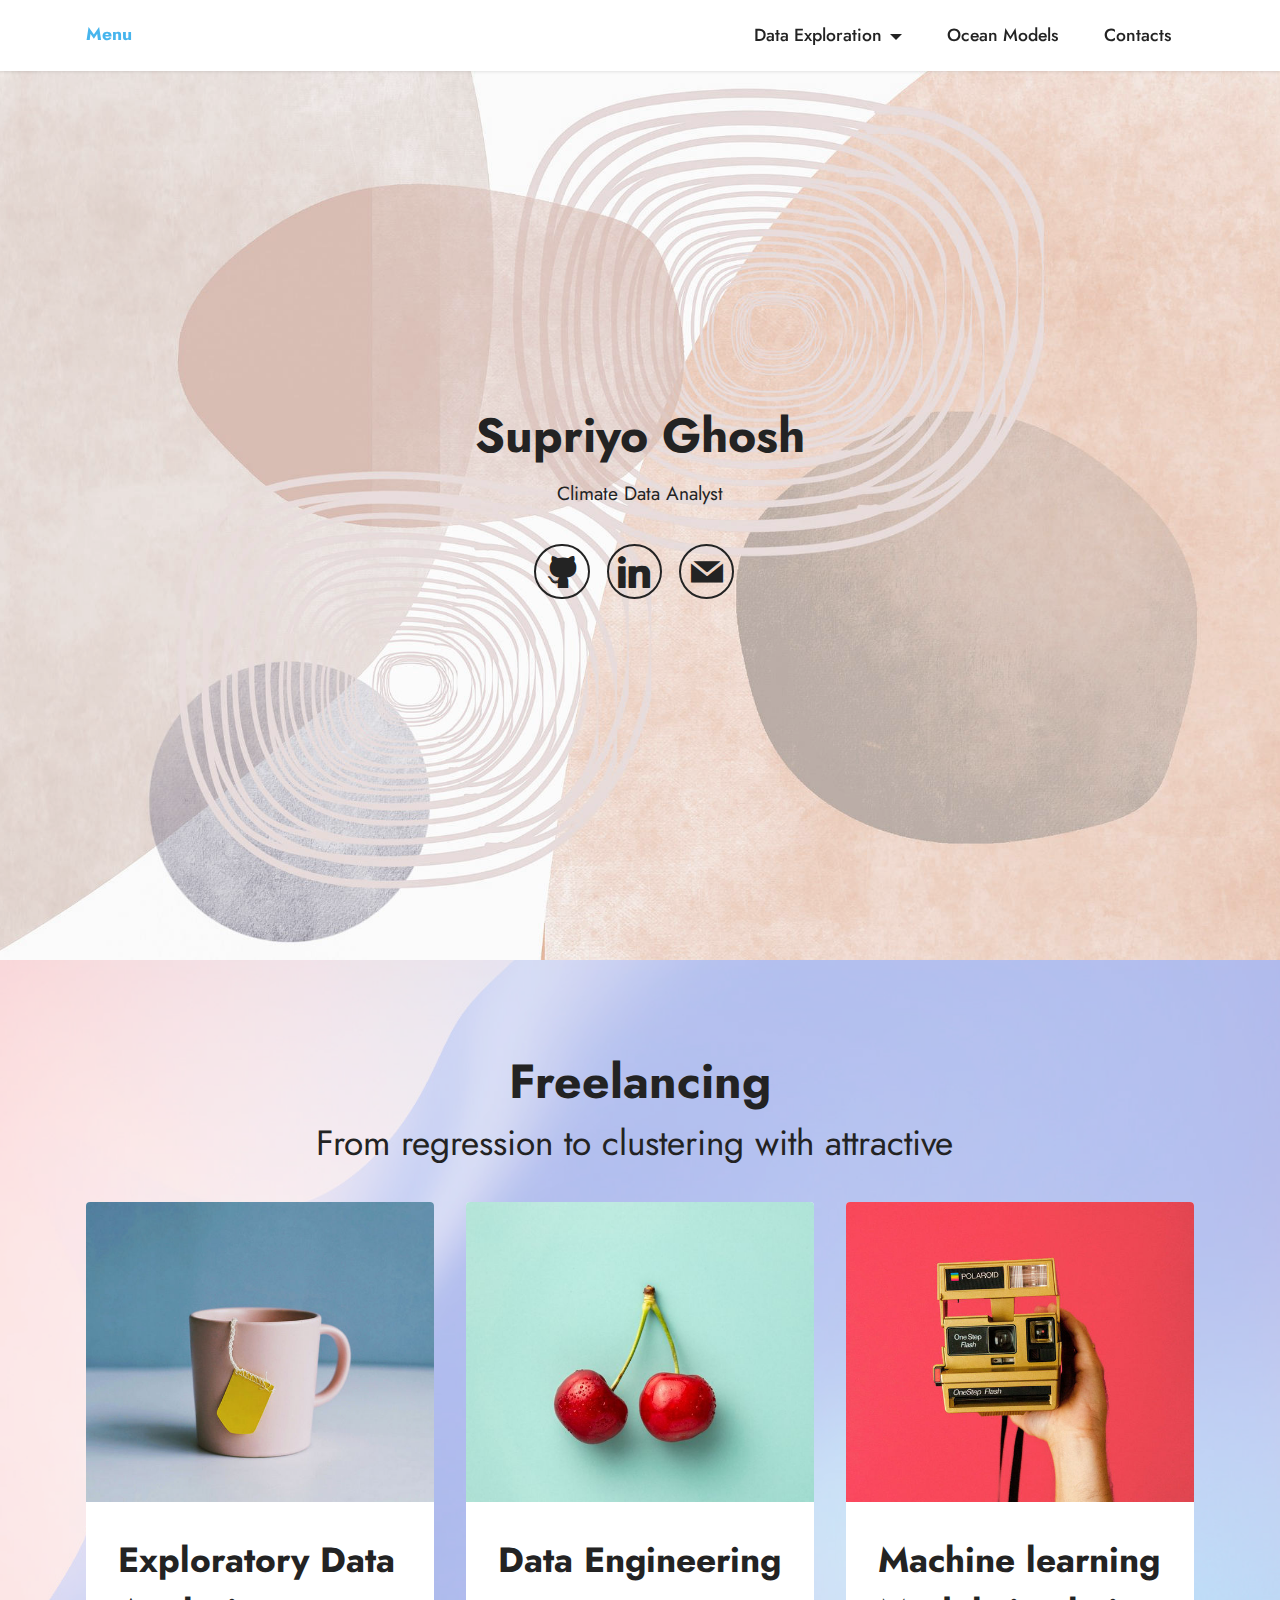
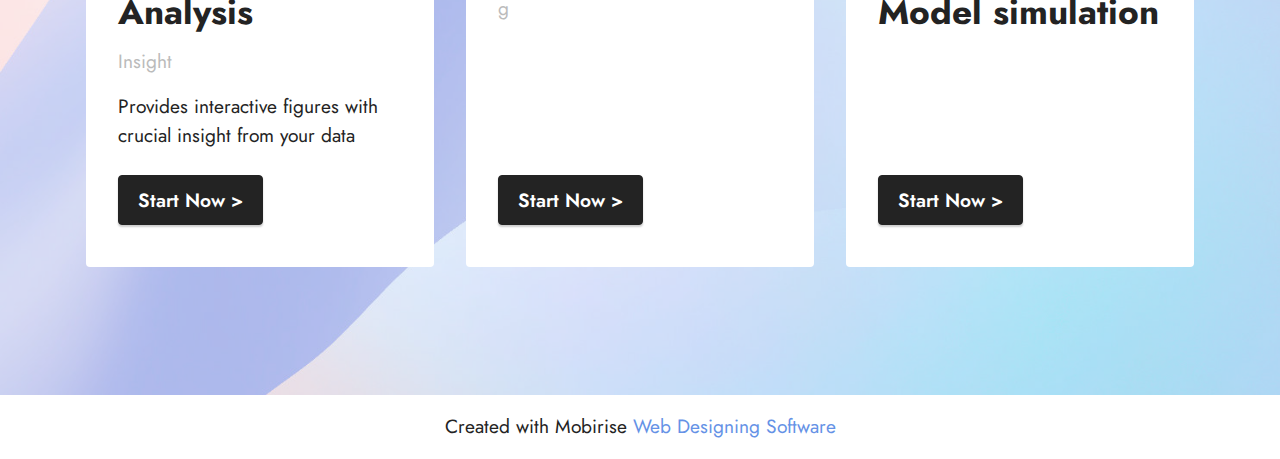
==== commit 6f212f77: "create github pages" ====
--- a/index.html
+++ b/index.html
@@ -50,7 +50,7 @@
             </button>
             <div class="collapse navbar-collapse" id="navbarSupportedContent">
                 <ul class="navbar-nav nav-dropdown nav-right" data-app-modern-menu="true"><li class="nav-item dropdown"><a class="nav-link link text-black dropdown-toggle display-4" href="https://mobiri.se" data-toggle="dropdown-submenu" data-bs-toggle="dropdown" data-bs-auto-close="outside" aria-expanded="false">Data Exploration</a><div class="dropdown-menu" aria-labelledby="dropdown-164"><a class="text-black dropdown-item text-primary display-4" href="page1.html#features8-m">NetCDF data in Python&nbsp;</a></div></li>
-                    <li class="nav-item"><a class="nav-link link text-black show display-4" href="https://mobiri.se" aria-expanded="true">Ocean Models<br></a></li>
+                    <li class="nav-item"><a class="nav-link link text-black show display-4" href="https://mobiri.se" aria-expanded="false">Ocean Models<br></a></li>
                     <li class="nav-item"><a class="nav-link link text-black display-4" href="https://mobiri.se">Contacts</a>
                     </li></ul>
                 
@@ -96,7 +96,63 @@
             </div>
         </div>
     </div>
-</section><section class="display-7" style="padding: 0;align-items: center;justify-content: center;flex-wrap: wrap;    align-content: center;display: flex;position: relative;height: 4rem;"><a href="https://mobiri.se/2843948" style="flex: 1 1;height: 4rem;position: absolute;width: 100%;z-index: 1;"><img alt="" style="height: 4rem;" src="[data-uri]"></a><p style="margin: 0;text-align: center;" class="display-7">Designed with &#8204;</p><a style="z-index:1" href="https://mobirise.com">Mobirise.com </a></section><script src="assets/bootstrap/js/bootstrap.bundle.min.js"></script>  <script src="assets/smoothscroll/smooth-scroll.js"></script>  <script src="assets/ytplayer/index.js"></script>  <script src="assets/dropdown/js/navbar-dropdown.js"></script>  <script src="assets/theme/js/script.js"></script>  
+</section>
+
+<section data-bs-version="5.1" class="features4 cid-tfeiz3nkDs" id="features4-n">
+    
+    <div class="mbr-overlay"></div>
+    <div class="container">
+        <div class="mbr-section-head">
+            <h4 class="mbr-section-title mbr-fonts-style align-center mb-0 display-2"><strong>Freelancing</strong></h4>
+            <h5 class="mbr-section-subtitle mbr-fonts-style align-center mb-0 mt-2 display-5">From regression to clustering with attractive&nbsp;</h5>
+        </div>
+        <div class="row mt-4">
+            <div class="item features-image сol-12 col-md-6 col-lg-4">
+                <div class="item-wrapper">
+                    <div class="item-img">
+                        <img src="assets/images/product2.jpg" alt="Mobirise Website Builder" title="">
+                    </div>
+                    <div class="item-content">
+                        <h5 class="item-title mbr-fonts-style display-5"><strong>Exploratory Data Analysis</strong></h5>
+                        <h6 class="item-subtitle mbr-fonts-style mt-1 display-7">Insight</h6>
+                        <p class="mbr-text mbr-fonts-style mt-3 display-7">Provides interactive figures with crucial insight from your data</p>
+                    </div>
+                    <div class="mbr-section-btn item-footer mt-2"><a href="" class="btn item-btn btn-black display-7" target="_blank">Start Now
+                            &gt;</a></div>
+                </div>
+            </div>
+            <div class="item features-image сol-12 col-md-6 col-lg-4">
+                <div class="item-wrapper">
+                    <div class="item-img">
+                        <img src="assets/images/product3.jpg" alt="Mobirise Website Builder" title="">
+                    </div>
+                    <div class="item-content">
+                        <h5 class="item-title mbr-fonts-style display-5"><strong>Data Engineering</strong></h5>
+                        <h6 class="item-subtitle mbr-fonts-style mt-1 display-7">g</h6>
+                        <p class="mbr-text mbr-fonts-style mt-3 display-7"></p>
+                    </div>
+                    <div class="mbr-section-btn item-footer mt-2"><a href="" class="btn item-btn btn-black display-7" target="_blank">Start Now
+                            &gt;</a></div>
+                </div>
+            </div>
+            <div class="item features-image сol-12 col-md-6 col-lg-4">
+                <div class="item-wrapper">
+                    <div class="item-img">
+                        <img src="assets/images/product1.jpg" alt="Mobirise Website Builder" title="">
+                    </div>
+                    <div class="item-content">
+                        <h5 class="item-title mbr-fonts-style display-5"><strong>Machine learning Model&nbsp;simulation</strong></h5>
+                        <h6 class="item-subtitle mbr-fonts-style mt-1 display-7"></h6>
+                        <p class="mbr-text mbr-fonts-style mt-3 display-7"></p>
+                    </div>
+                    <div class="mbr-section-btn item-footer mt-2"><a href="" class="btn item-btn btn-black display-7" target="_blank">Start Now
+                            &gt;</a></div>
+                </div>
+            </div>
+
+        </div>
+    </div>
+</section><section class="display-7" style="padding: 0;align-items: center;justify-content: center;flex-wrap: wrap;    align-content: center;display: flex;position: relative;height: 4rem;"><a href="https://mobiri.se/2843948" style="flex: 1 1;height: 4rem;position: absolute;width: 100%;z-index: 1;"><img alt="" style="height: 4rem;" src="[data-uri]"></a><p style="margin: 0;text-align: center;" class="display-7">Created with Mobirise &#8204;</p><a style="z-index:1" href="https://mobirise.com/website-design-software.html">Web Designing Software</a></section><script src="assets/bootstrap/js/bootstrap.bundle.min.js"></script>  <script src="assets/smoothscroll/smooth-scroll.js"></script>  <script src="assets/ytplayer/index.js"></script>  <script src="assets/dropdown/js/navbar-dropdown.js"></script>  <script src="assets/theme/js/script.js"></script>  
   
   
 </body>
--- a/assets/mobirise/css/mbr-additional.css
+++ b/assets/mobirise/css/mbr-additional.css
@@ -1075,6 +1075,71 @@
     left: -1rem;
   }
 }
+.cid-tfeiz3nkDs {
+  padding-top: 6rem;
+  padding-bottom: 6rem;
+  background-image: url("../../../assets/images/background3.jpg");
+}
+.cid-tfeiz3nkDs .mbr-overlay {
+  background: #fafafa;
+  opacity: 0.6;
+}
+.cid-tfeiz3nkDs img,
+.cid-tfeiz3nkDs .item-img {
+  width: 100%;
+  height: 100%;
+  height: 300px;
+  object-fit: cover;
+}
+.cid-tfeiz3nkDs .item:focus,
+.cid-tfeiz3nkDs span:focus {
+  outline: none;
+}
+.cid-tfeiz3nkDs .item {
+  cursor: pointer;
+  margin-bottom: 2rem;
+}
+.cid-tfeiz3nkDs .item-wrapper {
+  position: relative;
+  border-radius: 4px;
+  background: #ffffff;
+  height: 100%;
+  display: flex;
+  flex-flow: column nowrap;
+}
+@media (min-width: 992px) {
+  .cid-tfeiz3nkDs .item-wrapper .item-content {
+    padding: 2rem 2rem 0;
+  }
+  .cid-tfeiz3nkDs .item-wrapper .item-footer {
+    padding: 0 2rem 2rem;
+  }
+}
+@media (max-width: 991px) {
+  .cid-tfeiz3nkDs .item-wrapper .item-content {
+    padding: 1rem 1rem 0;
+  }
+  .cid-tfeiz3nkDs .item-wrapper .item-footer {
+    padding: 0 1rem 1rem;
+  }
+}
+.cid-tfeiz3nkDs .mbr-section-btn {
+  margin-top: auto !important;
+}
+.cid-tfeiz3nkDs .mbr-section-title {
+  color: #232323;
+}
+.cid-tfeiz3nkDs .mbr-text,
+.cid-tfeiz3nkDs .mbr-section-btn {
+  text-align: left;
+}
+.cid-tfeiz3nkDs .item-title {
+  text-align: left;
+}
+.cid-tfeiz3nkDs .item-subtitle {
+  text-align: left;
+  color: #bbbbbb;
+}
 .cid-te89jxtBZ7 {
   padding-top: 6rem;
   padding-bottom: 6rem;
--- a/assets/mobirise/css/mbr-additional.css
+++ b/assets/mobirise/css/mbr-additional.css
@@ -1075,6 +1075,71 @@
     left: -1rem;
   }
 }
+.cid-tfeiz3nkDs {
+  padding-top: 6rem;
+  padding-bottom: 6rem;
+  background-image: url("../../../assets/images/background3.jpg");
+}
+.cid-tfeiz3nkDs .mbr-overlay {
+  background: #fafafa;
+  opacity: 0.6;
+}
+.cid-tfeiz3nkDs img,
+.cid-tfeiz3nkDs .item-img {
+  width: 100%;
+  height: 100%;
+  height: 300px;
+  object-fit: cover;
+}
+.cid-tfeiz3nkDs .item:focus,
+.cid-tfeiz3nkDs span:focus {
+  outline: none;
+}
+.cid-tfeiz3nkDs .item {
+  cursor: pointer;
+  margin-bottom: 2rem;
+}
+.cid-tfeiz3nkDs .item-wrapper {
+  position: relative;
+  border-radius: 4px;
+  background: #ffffff;
+  height: 100%;
+  display: flex;
+  flex-flow: column nowrap;
+}
+@media (min-width: 992px) {
+  .cid-tfeiz3nkDs .item-wrapper .item-content {
+    padding: 2rem 2rem 0;
+  }
+  .cid-tfeiz3nkDs .item-wrapper .item-footer {
+    padding: 0 2rem 2rem;
+  }
+}
+@media (max-width: 991px) {
+  .cid-tfeiz3nkDs .item-wrapper .item-content {
+    padding: 1rem 1rem 0;
+  }
+  .cid-tfeiz3nkDs .item-wrapper .item-footer {
+    padding: 0 1rem 1rem;
+  }
+}
+.cid-tfeiz3nkDs .mbr-section-btn {
+  margin-top: auto !important;
+}
+.cid-tfeiz3nkDs .mbr-section-title {
+  color: #232323;
+}
+.cid-tfeiz3nkDs .mbr-text,
+.cid-tfeiz3nkDs .mbr-section-btn {
+  text-align: left;
+}
+.cid-tfeiz3nkDs .item-title {
+  text-align: left;
+}
+.cid-tfeiz3nkDs .item-subtitle {
+  text-align: left;
+  color: #bbbbbb;
+}
 .cid-te89jxtBZ7 {
   padding-top: 6rem;
   padding-bottom: 6rem;
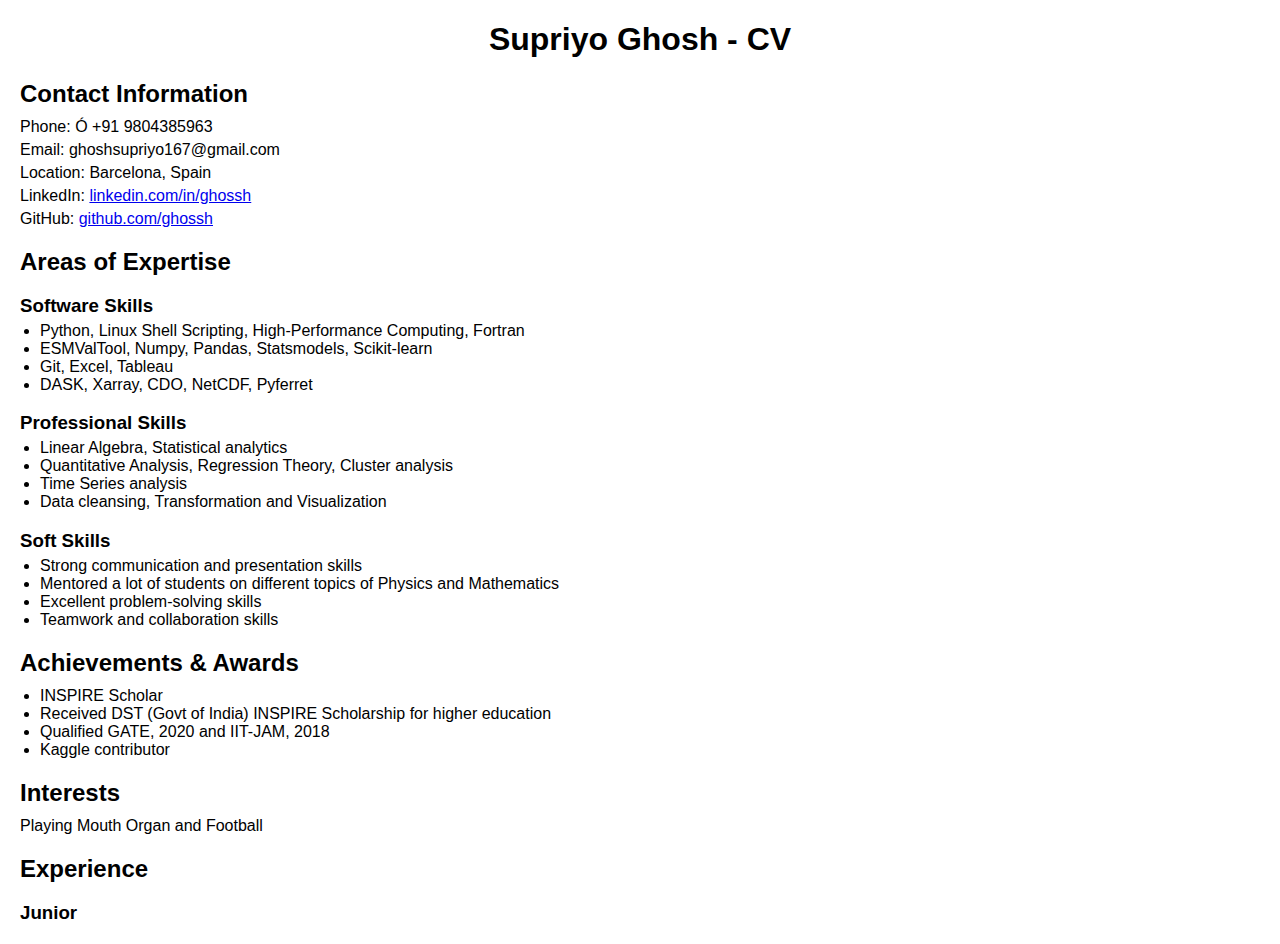
==== commit 3b3a1e99: "new" ====
--- a/index.html
+++ b/index.html
@@ -1,159 +1,99 @@
 <!DOCTYPE html>
-<html  >
+<html>
 <head>
-  <!-- Site made with Mobirise Website Builder v5.6.10, https://mobirise.com -->
   <meta charset="UTF-8">
-  <meta http-equiv="X-UA-Compatible" content="IE=edge">
-  <meta name="generator" content="Mobirise v5.6.10, mobirise.com">
-  <meta name="twitter:card" content="summary_large_image"/>
-  <meta name="twitter:image:src" content="">
-  <meta property="og:image" content="">
-  <meta name="twitter:title" content="Home">
-  <meta name="viewport" content="width=device-width, initial-scale=1, minimum-scale=1">
-  <link rel="shortcut icon" href="assets/images/logo.png" type="image/x-icon">
-  <meta name="description" content="">
-  
-  
-  <title>Home</title>
-  <link rel="stylesheet" href="assets/bootstrap/css/bootstrap.min.css">
-  <link rel="stylesheet" href="assets/bootstrap/css/bootstrap-grid.min.css">
-  <link rel="stylesheet" href="assets/bootstrap/css/bootstrap-reboot.min.css">
-  <link rel="stylesheet" href="assets/dropdown/css/style.css">
-  <link rel="stylesheet" href="assets/socicon/css/styles.css">
-  <link rel="stylesheet" href="assets/theme/css/style.css">
-  <link rel="preload" href="https://fonts.googleapis.com/css?family=Jost:100,200,300,400,500,600,700,800,900,100i,200i,300i,400i,500i,600i,700i,800i,900i&display=swap" as="style" onload="this.onload=null;this.rel='stylesheet'">
-  <noscript><link rel="stylesheet" href="https://fonts.googleapis.com/css?family=Jost:100,200,300,400,500,600,700,800,900,100i,200i,300i,400i,500i,600i,700i,800i,900i&display=swap"></noscript>
-  <link rel="preload" as="style" href="assets/mobirise/css/mbr-additional.css"><link rel="stylesheet" href="assets/mobirise/css/mbr-additional.css" type="text/css">
-  
-  
-  
-  
+  <title>Supriyo Ghosh - CV</title>
+  <style>
+    body {
+      font-family: Arial, sans-serif;
+      margin: 20px;
+    }
+    
+    h1 {
+      text-align: center;
+    }
+    
+    h2 {
+      margin-bottom: 10px;
+    }
+    
+    h3 {
+      margin-bottom: 5px;
+    }
+    
+    p {
+      margin: 5px 0;
+    }
+    
+    ul {
+      padding-left: 20px;
+      margin: 5px 0;
+    }
+    
+    .section {
+      margin-bottom: 20px;
+    }
+    
+    .section:last-child {
+      margin-bottom: 0;
+    }
+  </style>
 </head>
 <body>
+  <h1>Supriyo Ghosh - CV</h1>
   
-  <section data-bs-version="5.1" class="menu menu1 cid-te8751mNdP" once="menu" id="menu1-l">
+  <div class="section">
+    <h2>Contact Information</h2>
+    <p>Phone: Ó +91 9804385963</p>
+    <p>Email: ghoshsupriyo167@gmail.com</p>
+    <p>Location: Barcelona, Spain</p>
+    <p>LinkedIn: <a href="https://linkedin.com/in/ghossh">linkedin.com/in/ghossh</a></p>
+    <p>GitHub: <a href="https://github.com/ghossh">github.com/ghossh</a></p>
+  </div>
+  
+  <div class="section">
+    <h2>Areas of Expertise</h2>
+    <h3>Software Skills</h3>
+    <ul>
+      <li>Python, Linux Shell Scripting, High-Performance Computing, Fortran</li>
+      <li>ESMValTool, Numpy, Pandas, Statsmodels, Scikit-learn</li>
+      <li>Git, Excel, Tableau</li>
+      <li>DASK, Xarray, CDO, NetCDF, Pyferret</li>
+    </ul>
     
+    <h3>Professional Skills</h3>
+    <ul>
+      <li>Linear Algebra, Statistical analytics</li>
+      <li>Quantitative Analysis, Regression Theory, Cluster analysis</li>
+      <li>Time Series analysis</li>
+      <li>Data cleansing, Transformation and Visualization</li>
+    </ul>
+    
+    <h3>Soft Skills</h3>
+    <ul>
+      <li>Strong communication and presentation skills</li>
+      <li>Mentored a lot of students on different topics of Physics and Mathematics</li>
+      <li>Excellent problem-solving skills</li>
+      <li>Teamwork and collaboration skills</li>
+    </ul>
+  </div>
+  
+  <div class="section">
+    <h2>Achievements & Awards</h2>
+    <ul>
+      <li>INSPIRE Scholar</li>
+      <li>Received DST (Govt of India) INSPIRE Scholarship for higher education</li>
+      <li>Qualified GATE, 2020 and IIT-JAM, 2018</li>
+      <li>Kaggle contributor</li>
+    </ul>
+  </div>
+  
+  <div class="section">
+    <h2>Interests</h2>
+    <p>Playing Mouth Organ and Football</p>
+  </div>
+  
+  <div class="section">
+    <h2>Experience</h2>
+    <h3>Junior
 
-    <nav class="navbar navbar-dropdown navbar-fixed-top navbar-expand-lg">
-        <div class="container">
-            <div class="navbar-brand">
-                
-                <span class="navbar-caption-wrap"><a class="navbar-caption text-info display-4" href="https://mobiri.se">Menu</a></span>
-            </div>
-            <button class="navbar-toggler" type="button" data-toggle="collapse" data-bs-toggle="collapse" data-target="#navbarSupportedContent" data-bs-target="#navbarSupportedContent" aria-controls="navbarNavAltMarkup" aria-expanded="false" aria-label="Toggle navigation">
-                <div class="hamburger">
-                    <span></span>
-                    <span></span>
-                    <span></span>
-                    <span></span>
-                </div>
-            </button>
-            <div class="collapse navbar-collapse" id="navbarSupportedContent">
-                <ul class="navbar-nav nav-dropdown nav-right" data-app-modern-menu="true"><li class="nav-item dropdown"><a class="nav-link link text-black dropdown-toggle display-4" href="https://mobiri.se" data-toggle="dropdown-submenu" data-bs-toggle="dropdown" data-bs-auto-close="outside" aria-expanded="false">Data Exploration</a><div class="dropdown-menu" aria-labelledby="dropdown-164"><a class="text-black dropdown-item text-primary display-4" href="page1.html#features8-m">NetCDF data in Python&nbsp;</a></div></li>
-                    <li class="nav-item"><a class="nav-link link text-black show display-4" href="https://mobiri.se" aria-expanded="false">Ocean Models<br></a></li>
-                    <li class="nav-item"><a class="nav-link link text-black display-4" href="https://mobiri.se">Contacts</a>
-                    </li></ul>
-                
-                
-            </div>
-        </div>
-    </nav>
-</section>
-
-<section data-bs-version="5.1" class="header13 cid-te855M1NtJ mbr-fullscreen" id="header13-k">
-
-    
-
-    
-    <div class="mbr-overlay" style="opacity: 0.2; background-color: rgb(255, 255, 255);"></div>
-
-    <div class="align-center container">
-        <div class="row justify-content-center">
-            <div class="col-12 col-lg-10">
-                <h1 class="mbr-section-title mbr-fonts-style mb-3 display-2"><strong>Supriyo Ghosh</strong></h1>
-                
-                <p class="mbr-text mbr-fonts-style mb-3 display-7">Climate Data Analyst</p>
-                
-                <div class="social-row display-7 mt-5">
-                    <div class="soc-item">
-                        <a href="http://github.com/ghossh" target="_blank">
-                            <span class="mbr-iconfont socicon-github socicon"></span>
-                        </a>
-                    </div>
-                    <div class="soc-item">
-                        <a href="http://linkedin.com/in/ghossh" target="_blank">
-                            <span class="mbr-iconfont socicon-linkedin socicon"></span>
-                        </a>
-                    </div>
-                    <div class="soc-item">
-                        <a href="mailto:sugh123123@gmail.com">
-                            <span class="mbr-iconfont socicon-mail socicon"></span>
-                        </a>
-                    </div>
-                    
-                    
-                </div>
-            </div>
-        </div>
-    </div>
-</section>
-
-<section data-bs-version="5.1" class="features4 cid-tfeiz3nkDs" id="features4-n">
-    
-    <div class="mbr-overlay"></div>
-    <div class="container">
-        <div class="mbr-section-head">
-            <h4 class="mbr-section-title mbr-fonts-style align-center mb-0 display-2"><strong>Freelancing</strong></h4>
-            <h5 class="mbr-section-subtitle mbr-fonts-style align-center mb-0 mt-2 display-5">From regression to clustering with attractive&nbsp;</h5>
-        </div>
-        <div class="row mt-4">
-            <div class="item features-image сol-12 col-md-6 col-lg-4">
-                <div class="item-wrapper">
-                    <div class="item-img">
-                        <img src="assets/images/product2.jpg" alt="Mobirise Website Builder" title="">
-                    </div>
-                    <div class="item-content">
-                        <h5 class="item-title mbr-fonts-style display-5"><strong>Exploratory Data Analysis</strong></h5>
-                        <h6 class="item-subtitle mbr-fonts-style mt-1 display-7">Insight</h6>
-                        <p class="mbr-text mbr-fonts-style mt-3 display-7">Provides interactive figures with crucial insight from your data</p>
-                    </div>
-                    <div class="mbr-section-btn item-footer mt-2"><a href="" class="btn item-btn btn-black display-7" target="_blank">Start Now
-                            &gt;</a></div>
-                </div>
-            </div>
-            <div class="item features-image сol-12 col-md-6 col-lg-4">
-                <div class="item-wrapper">
-                    <div class="item-img">
-                        <img src="assets/images/product3.jpg" alt="Mobirise Website Builder" title="">
-                    </div>
-                    <div class="item-content">
-                        <h5 class="item-title mbr-fonts-style display-5"><strong>Data Engineering</strong></h5>
-                        <h6 class="item-subtitle mbr-fonts-style mt-1 display-7">g</h6>
-                        <p class="mbr-text mbr-fonts-style mt-3 display-7"></p>
-                    </div>
-                    <div class="mbr-section-btn item-footer mt-2"><a href="" class="btn item-btn btn-black display-7" target="_blank">Start Now
-                            &gt;</a></div>
-                </div>
-            </div>
-            <div class="item features-image сol-12 col-md-6 col-lg-4">
-                <div class="item-wrapper">
-                    <div class="item-img">
-                        <img src="assets/images/product1.jpg" alt="Mobirise Website Builder" title="">
-                    </div>
-                    <div class="item-content">
-                        <h5 class="item-title mbr-fonts-style display-5"><strong>Machine learning Model&nbsp;simulation</strong></h5>
-                        <h6 class="item-subtitle mbr-fonts-style mt-1 display-7"></h6>
-                        <p class="mbr-text mbr-fonts-style mt-3 display-7"></p>
-                    </div>
-                    <div class="mbr-section-btn item-footer mt-2"><a href="" class="btn item-btn btn-black display-7" target="_blank">Start Now
-                            &gt;</a></div>
-                </div>
-            </div>
-
-        </div>
-    </div>
-</section><section class="display-7" style="padding: 0;align-items: center;justify-content: center;flex-wrap: wrap;    align-content: center;display: flex;position: relative;height: 4rem;"><a href="https://mobiri.se/2843948" style="flex: 1 1;height: 4rem;position: absolute;width: 100%;z-index: 1;"><img alt="" style="height: 4rem;" src="[data-uri]"></a><p style="margin: 0;text-align: center;" class="display-7">Created with Mobirise &#8204;</p><a style="z-index:1" href="https://mobirise.com/website-design-software.html">Web Designing Software</a></section><script src="assets/bootstrap/js/bootstrap.bundle.min.js"></script>  <script src="assets/smoothscroll/smooth-scroll.js"></script>  <script src="assets/ytplayer/index.js"></script>  <script src="assets/dropdown/js/navbar-dropdown.js"></script>  <script src="assets/theme/js/script.js"></script>  
-  
-  
-</body>
-</html>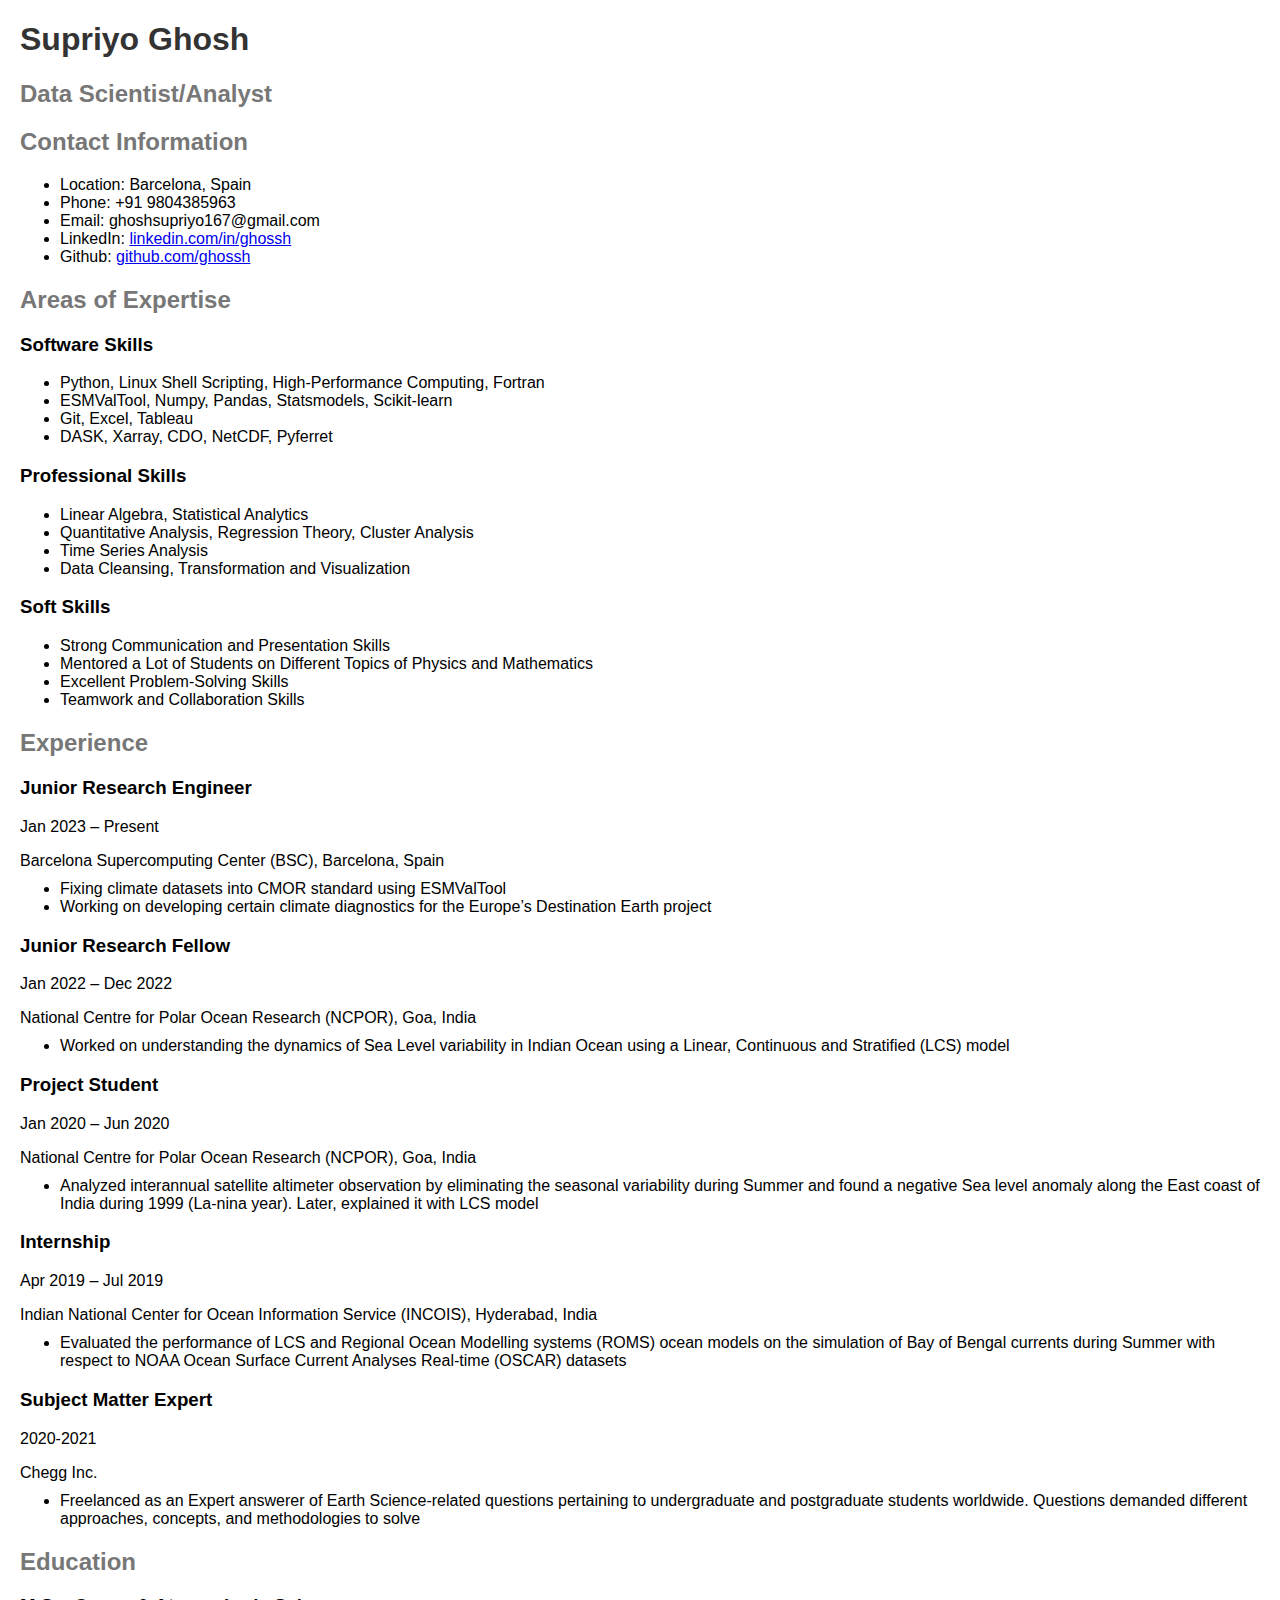
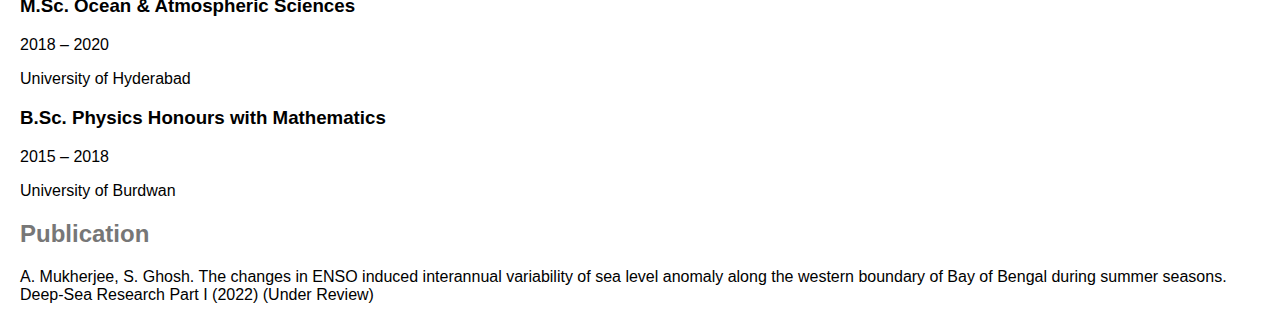
==== commit d2a46b94: "new" ====
--- a/index.html
+++ b/index.html
@@ -1,8 +1,7 @@
 <!DOCTYPE html>
 <html>
 <head>
-  <meta charset="UTF-8">
-  <title>Supriyo Ghosh - CV</title>
+  <title>Supriyo Ghosh - Data Scientist</title>
   <style>
     body {
       font-family: Arial, sans-serif;
@@ -10,48 +9,60 @@
     }
     
     h1 {
-      text-align: center;
+      color: #333;
     }
     
     h2 {
+      color: #777;
+    }
+    
+    p {
       margin-bottom: 10px;
     }
     
-    h3 {
-      margin-bottom: 5px;
+    ul {
+      margin-top: 0;
     }
     
-    p {
-      margin: 5px 0;
-    }
-    
-    ul {
-      padding-left: 20px;
-      margin: 5px 0;
-    }
-    
-    .section {
+    .contact-info {
       margin-bottom: 20px;
     }
     
-    .section:last-child {
-      margin-bottom: 0;
+    .skills {
+      margin-bottom: 20px;
+    }
+    
+    .experience {
+      margin-bottom: 20px;
+    }
+    
+    .education {
+      margin-bottom: 20px;
+    }
+    
+    .publication {
+      margin-bottom: 20px;
     }
   </style>
 </head>
 <body>
-  <h1>Supriyo Ghosh - CV</h1>
+  <header>
+    <h1>Supriyo Ghosh</h1>
+    <h2>Data Scientist/Analyst</h2>
+  </header>
   
-  <div class="section">
+  <section class="contact-info">
     <h2>Contact Information</h2>
-    <p>Phone: Ó +91 9804385963</p>
-    <p>Email: ghoshsupriyo167@gmail.com</p>
-    <p>Location: Barcelona, Spain</p>
-    <p>LinkedIn: <a href="https://linkedin.com/in/ghossh">linkedin.com/in/ghossh</a></p>
-    <p>GitHub: <a href="https://github.com/ghossh">github.com/ghossh</a></p>
-  </div>
+    <ul>
+      <li>Location: Barcelona, Spain</li>
+      <li>Phone: +91 9804385963</li>
+      <li>Email: ghoshsupriyo167@gmail.com</li>
+      <li>LinkedIn: <a href="https://www.linkedin.com/in/ghossh">linkedin.com/in/ghossh</a></li>
+      <li>Github: <a href="https://github.com/ghossh">github.com/ghossh</a></li>
+    </ul>
+  </section>
   
-  <div class="section">
+  <section class="skills">
     <h2>Areas of Expertise</h2>
     <h3>Software Skills</h3>
     <ul>
@@ -63,37 +74,92 @@
     
     <h3>Professional Skills</h3>
     <ul>
-      <li>Linear Algebra, Statistical analytics</li>
-      <li>Quantitative Analysis, Regression Theory, Cluster analysis</li>
-      <li>Time Series analysis</li>
-      <li>Data cleansing, Transformation and Visualization</li>
+      <li>Linear Algebra, Statistical Analytics</li>
+      <li>Quantitative Analysis, Regression Theory, Cluster Analysis</li>
+      <li>Time Series Analysis</li>
+      <li>Data Cleansing, Transformation and Visualization</li>
     </ul>
     
     <h3>Soft Skills</h3>
     <ul>
-      <li>Strong communication and presentation skills</li>
-      <li>Mentored a lot of students on different topics of Physics and Mathematics</li>
-      <li>Excellent problem-solving skills</li>
-      <li>Teamwork and collaboration skills</li>
+      <li>Strong Communication and Presentation Skills</li>
+      <li>Mentored a Lot of Students on Different Topics of Physics and Mathematics</li>
+      <li>Excellent Problem-Solving Skills</li>
+      <li>Teamwork and Collaboration Skills</li>
     </ul>
-  </div>
+  </section>
   
-  <div class="section">
-    <h2>Achievements & Awards</h2>
-    <ul>
-      <li>INSPIRE Scholar</li>
-      <li>Received DST (Govt of India) INSPIRE Scholarship for higher education</li>
-      <li>Qualified GATE, 2020 and IIT-JAM, 2018</li>
-      <li>Kaggle contributor</li>
-    </ul>
-  </div>
+  <section class="experience">
+    <h2>Experience</h2>
+    
+    <article>
+      <h3>Junior Research Engineer</h3>
+      <p>Jan 2023 – Present</p>
+      <p>Barcelona Supercomputing Center (BSC), Barcelona, Spain</p>
+      <ul>
+        <li>Fixing climate datasets into CMOR standard using ESMValTool</li>
+        <li>Working on developing certain climate diagnostics for the Europe’s Destination Earth project</li>
+      </ul>
+    </article>
+    
+    <article>
+      <h3>Junior Research Fellow</h3>
+      <p>Jan 2022 – Dec 2022</p>
+      <p>National Centre for Polar Ocean Research (NCPOR), Goa, India</p>
+      <ul>
+        <li>Worked on understanding the dynamics of Sea Level variability in Indian Ocean using a Linear, Continuous and Stratified (LCS) model</li>
+      </ul>
+    </article>
+    
+    <article>
+      <h3>Project Student</h3>
+      <p>Jan 2020 – Jun 2020</p>
+      <p>National Centre for Polar Ocean Research (NCPOR), Goa, India</p>
+      <ul>
+        <li>Analyzed interannual satellite altimeter observation by eliminating the seasonal variability during Summer and found a negative Sea level anomaly along the East coast of India during 1999 (La-nina year). Later, explained it with LCS model</li>
+      </ul>
+    </article>
+    
+    <article>
+      <h3>Internship</h3>
+      <p>Apr 2019 – Jul 2019</p>
+      <p>Indian National Center for Ocean Information Service (INCOIS), Hyderabad, India</p>
+      <ul>
+        <li>Evaluated the performance of LCS and Regional Ocean Modelling systems (ROMS) ocean models on the simulation of Bay of Bengal currents during Summer with respect to NOAA Ocean Surface Current Analyses Real-time (OSCAR) datasets</li>
+      </ul>
+    </article>
+    
+    <article>
+      <h3>Subject Matter Expert</h3>
+      <p>2020-2021</p>
+      <p>Chegg Inc.</p>
+      <ul>
+        <li>Freelanced as an Expert answerer of Earth Science-related questions pertaining to undergraduate and postgraduate students worldwide. Questions demanded different approaches, concepts, and methodologies to solve</li>
+      </ul>
+    </article>
+  </section>
   
-  <div class="section">
-    <h2>Interests</h2>
-    <p>Playing Mouth Organ and Football</p>
-  </div>
+  <section class="education">
+    <h2>Education</h2>
+    <article>
+      <h3>M.Sc. Ocean & Atmospheric Sciences</h3>
+      <p>2018 – 2020</p>
+      <p>University of Hyderabad</p>
+    </article>
+    
+    <article>
+      <h3>B.Sc. Physics Honours with Mathematics</h3>
+      <p>2015 – 2018</p>
+      <p>University of Burdwan</p>
+    </article>
+  </section>
   
-  <div class="section">
-    <h2>Experience</h2>
-    <h3>Junior
+  <section class="publication">
+    <h2>Publication</h2>
+    <article>
+      <p>A. Mukherjee, S. Ghosh. The changes in ENSO induced interannual variability of sea level anomaly along the western boundary of Bay of Bengal during summer seasons. Deep-Sea Research Part I (2022) (Under Review)</p>
+    </article>
+  </section>
+</body>
+</html>
 
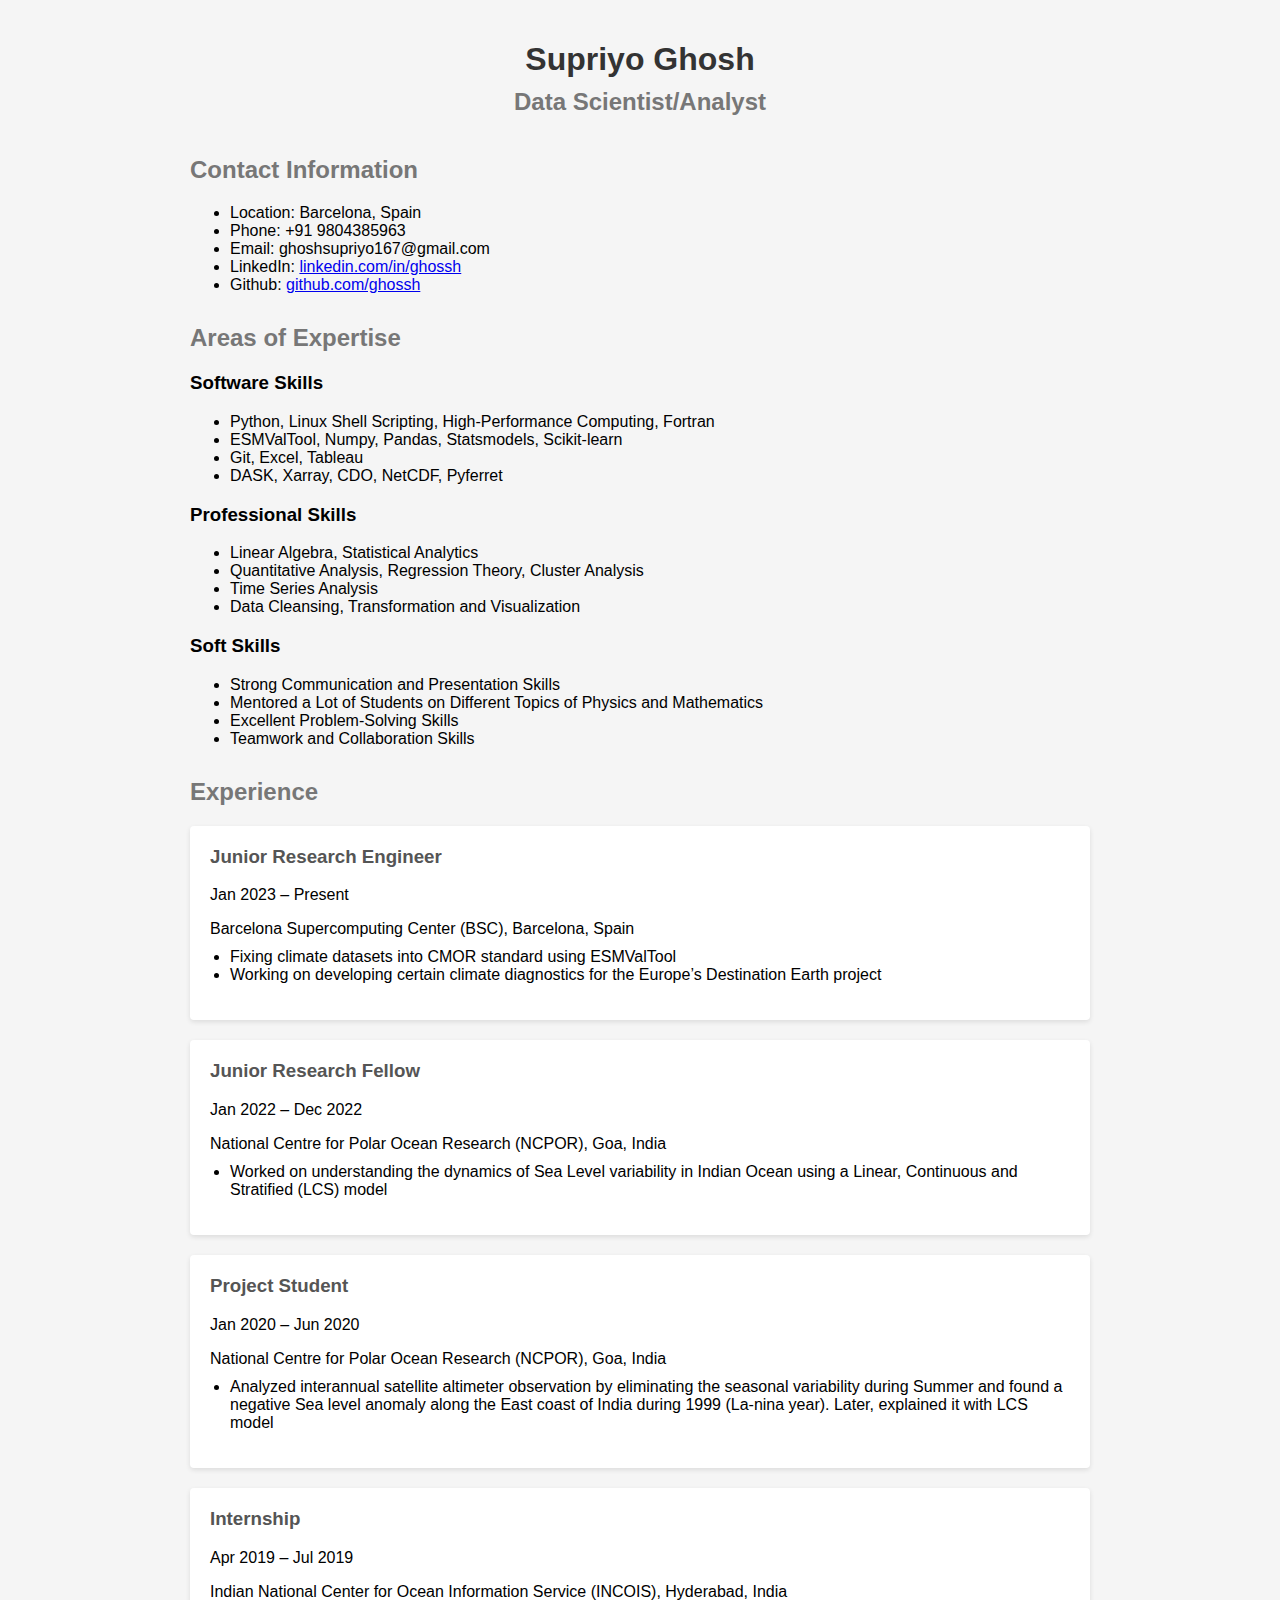
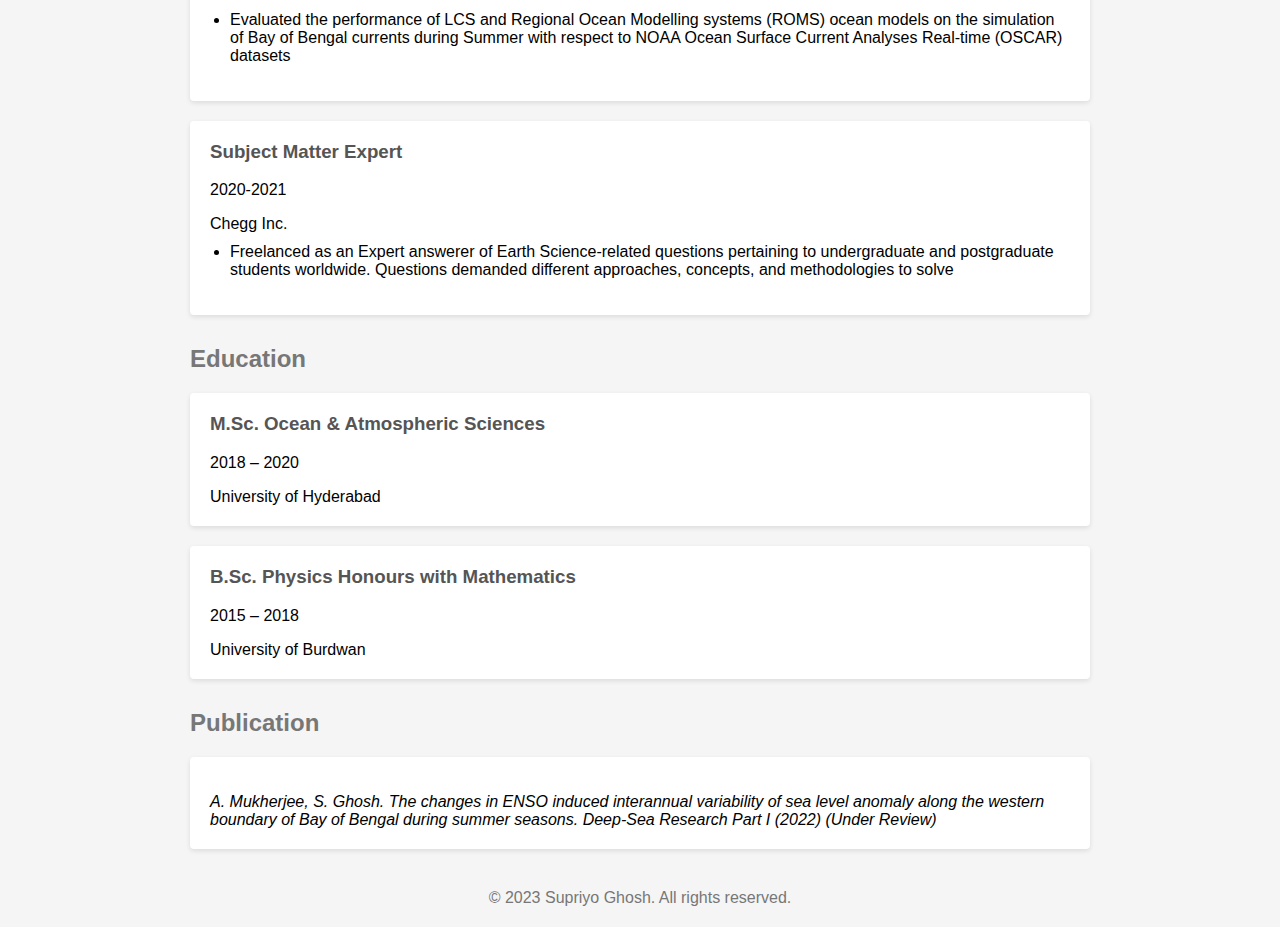
==== commit 2449cead: "new" ====
--- a/index.html
+++ b/index.html
@@ -5,15 +5,25 @@
   <style>
     body {
       font-family: Arial, sans-serif;
-      margin: 20px;
+      margin: 0;
+      padding: 0;
+      background-color: #f5f5f5;
+    }
+    
+    .container {
+      max-width: 900px;
+      margin: 0 auto;
+      padding: 20px;
     }
     
     h1 {
       color: #333;
+      margin-bottom: 10px;
     }
     
     h2 {
       color: #777;
+      margin-top: 0;
     }
     
     p {
@@ -25,141 +35,184 @@
     }
     
     .contact-info {
+      margin-bottom: 30px;
+    }
+    
+    .skills {
+      margin-bottom: 30px;
+    }
+    
+    .experience {
+      margin-bottom: 30px;
+    }
+    
+    .education {
+      margin-bottom: 30px;
+    }
+    
+    .publication {
+      margin-bottom: 30px;
+    }
+    
+    .article {
+      background-color: #fff;
+      padding: 20px;
+      border-radius: 4px;
+      box-shadow: 0 2px 5px rgba(0, 0, 0, 0.1);
       margin-bottom: 20px;
     }
     
-    .skills {
-      margin-bottom: 20px;
-    }
-    
-    .experience {
-      margin-bottom: 20px;
-    }
-    
-    .education {
-      margin-bottom: 20px;
-    }
-    
-    .publication {
-      margin-bottom: 20px;
+    .article h3 {
+      margin-top: 0;
+      color: #555;
+    }
+    
+    .article p:last-child {
+      margin-bottom: 0;
+    }
+    
+    .article ul {
+      list-style-type: disc;
+      padding-left: 20px;
+    }
+    
+    .publication p {
+      font-style: italic;
+    }
+    
+    header {
+      text-align: center;
+      margin-bottom: 40px;
+    }
+    
+    footer {
+      text-align: center;
+      color: #777;
+      margin-top: 40px;
     }
   </style>
 </head>
 <body>
-  <header>
-    <h1>Supriyo Ghosh</h1>
-    <h2>Data Scientist/Analyst</h2>
-  </header>
-  
-  <section class="contact-info">
-    <h2>Contact Information</h2>
-    <ul>
-      <li>Location: Barcelona, Spain</li>
-      <li>Phone: +91 9804385963</li>
-      <li>Email: ghoshsupriyo167@gmail.com</li>
-      <li>LinkedIn: <a href="https://www.linkedin.com/in/ghossh">linkedin.com/in/ghossh</a></li>
-      <li>Github: <a href="https://github.com/ghossh">github.com/ghossh</a></li>
-    </ul>
-  </section>
-  
-  <section class="skills">
-    <h2>Areas of Expertise</h2>
-    <h3>Software Skills</h3>
-    <ul>
-      <li>Python, Linux Shell Scripting, High-Performance Computing, Fortran</li>
-      <li>ESMValTool, Numpy, Pandas, Statsmodels, Scikit-learn</li>
-      <li>Git, Excel, Tableau</li>
-      <li>DASK, Xarray, CDO, NetCDF, Pyferret</li>
-    </ul>
-    
-    <h3>Professional Skills</h3>
-    <ul>
-      <li>Linear Algebra, Statistical Analytics</li>
-      <li>Quantitative Analysis, Regression Theory, Cluster Analysis</li>
-      <li>Time Series Analysis</li>
-      <li>Data Cleansing, Transformation and Visualization</li>
-    </ul>
-    
-    <h3>Soft Skills</h3>
-    <ul>
-      <li>Strong Communication and Presentation Skills</li>
-      <li>Mentored a Lot of Students on Different Topics of Physics and Mathematics</li>
-      <li>Excellent Problem-Solving Skills</li>
-      <li>Teamwork and Collaboration Skills</li>
-    </ul>
-  </section>
-  
-  <section class="experience">
-    <h2>Experience</h2>
-    
-    <article>
-      <h3>Junior Research Engineer</h3>
-      <p>Jan 2023 – Present</p>
-      <p>Barcelona Supercomputing Center (BSC), Barcelona, Spain</p>
-      <ul>
-        <li>Fixing climate datasets into CMOR standard using ESMValTool</li>
-        <li>Working on developing certain climate diagnostics for the Europe’s Destination Earth project</li>
-      </ul>
-    </article>
-    
-    <article>
-      <h3>Junior Research Fellow</h3>
-      <p>Jan 2022 – Dec 2022</p>
-      <p>National Centre for Polar Ocean Research (NCPOR), Goa, India</p>
-      <ul>
-        <li>Worked on understanding the dynamics of Sea Level variability in Indian Ocean using a Linear, Continuous and Stratified (LCS) model</li>
-      </ul>
-    </article>
-    
-    <article>
-      <h3>Project Student</h3>
-      <p>Jan 2020 – Jun 2020</p>
-      <p>National Centre for Polar Ocean Research (NCPOR), Goa, India</p>
-      <ul>
-        <li>Analyzed interannual satellite altimeter observation by eliminating the seasonal variability during Summer and found a negative Sea level anomaly along the East coast of India during 1999 (La-nina year). Later, explained it with LCS model</li>
-      </ul>
-    </article>
-    
-    <article>
-      <h3>Internship</h3>
-      <p>Apr 2019 – Jul 2019</p>
-      <p>Indian National Center for Ocean Information Service (INCOIS), Hyderabad, India</p>
-      <ul>
-        <li>Evaluated the performance of LCS and Regional Ocean Modelling systems (ROMS) ocean models on the simulation of Bay of Bengal currents during Summer with respect to NOAA Ocean Surface Current Analyses Real-time (OSCAR) datasets</li>
-      </ul>
-    </article>
-    
-    <article>
-      <h3>Subject Matter Expert</h3>
-      <p>2020-2021</p>
-      <p>Chegg Inc.</p>
-      <ul>
-        <li>Freelanced as an Expert answerer of Earth Science-related questions pertaining to undergraduate and postgraduate students worldwide. Questions demanded different approaches, concepts, and methodologies to solve</li>
-      </ul>
-    </article>
-  </section>
-  
-  <section class="education">
-    <h2>Education</h2>
-    <article>
-      <h3>M.Sc. Ocean & Atmospheric Sciences</h3>
-      <p>2018 – 2020</p>
-      <p>University of Hyderabad</p>
-    </article>
-    
-    <article>
-      <h3>B.Sc. Physics Honours with Mathematics</h3>
-      <p>2015 – 2018</p>
-      <p>University of Burdwan</p>
-    </article>
-  </section>
-  
-  <section class="publication">
-    <h2>Publication</h2>
-    <article>
-      <p>A. Mukherjee, S. Ghosh. The changes in ENSO induced interannual variability of sea level anomaly along the western boundary of Bay of Bengal during summer seasons. Deep-Sea Research Part I (2022) (Under Review)</p>
-    </article>
-  </section>
+  <div class="container">
+    <header>
+      <h1>Supriyo Ghosh</h1>
+      <h2>Data Scientist/Analyst</h2>
+    </header>
+    
+    <section class="contact-info">
+      <h2>Contact Information</h2>
+      <ul>
+        <li>Location: Barcelona, Spain</li>
+        <li>Phone: +91 9804385963</li>
+        <li>Email: ghoshsupriyo167@gmail.com</li>
+        <li>LinkedIn: <a href="https://www.linkedin.com/in/ghossh">linkedin.com/in/ghossh</a></li>
+        <li>Github: <a href="https://github.com/ghossh">github.com/ghossh</a></li>
+      </ul>
+    </section>
+    
+    <section class="skills">
+      <h2>Areas of Expertise</h2>
+      <h3>Software Skills</h3>
+      <ul>
+        <li>Python, Linux Shell Scripting, High-Performance Computing, Fortran</li>
+        <li>ESMValTool, Numpy, Pandas, Statsmodels, Scikit-learn</li>
+        <li>Git, Excel, Tableau</li>
+        <li>DASK, Xarray, CDO, NetCDF, Pyferret</li>
+      </ul>
+      
+      <h3>Professional Skills</h3>
+      <ul>
+        <li>Linear Algebra, Statistical Analytics</li>
+        <li>Quantitative Analysis, Regression Theory, Cluster Analysis</li>
+        <li>Time Series Analysis</li>
+        <li>Data Cleansing, Transformation and Visualization</li>
+      </ul>
+      
+      <h3>Soft Skills</h3>
+      <ul>
+        <li>Strong Communication and Presentation Skills</li>
+        <li>Mentored a Lot of Students on Different Topics of Physics and Mathematics</li>
+        <li>Excellent Problem-Solving Skills</li>
+        <li>Teamwork and Collaboration Skills</li>
+      </ul>
+    </section>
+    
+    <section class="experience">
+      <h2>Experience</h2>
+      
+      <article class="article">
+        <h3>Junior Research Engineer</h3>
+        <p>Jan 2023 – Present</p>
+        <p>Barcelona Supercomputing Center (BSC), Barcelona, Spain</p>
+        <ul>
+          <li>Fixing climate datasets into CMOR standard using ESMValTool</li>
+          <li>Working on developing certain climate diagnostics for the Europe’s Destination Earth project</li>
+        </ul>
+      </article>
+      
+      <article class="article">
+        <h3>Junior Research Fellow</h3>
+        <p>Jan 2022 – Dec 2022</p>
+        <p>National Centre for Polar Ocean Research (NCPOR), Goa, India</p>
+        <ul>
+          <li>Worked on understanding the dynamics of Sea Level variability in Indian Ocean using a Linear, Continuous and Stratified (LCS) model</li>
+        </ul>
+      </article>
+      
+      <article class="article">
+        <h3>Project Student</h3>
+        <p>Jan 2020 – Jun 2020</p>
+        <p>National Centre for Polar Ocean Research (NCPOR), Goa, India</p>
+        <ul>
+          <li>Analyzed interannual satellite altimeter observation by eliminating the seasonal variability during Summer and found a negative Sea level anomaly along the East coast of India during 1999 (La-nina year). Later, explained it with LCS model</li>
+        </ul>
+      </article>
+      
+      <article class="article">
+        <h3>Internship</h3>
+        <p>Apr 2019 – Jul 2019</p>
+        <p>Indian National Center for Ocean Information Service (INCOIS), Hyderabad, India</p>
+        <ul>
+          <li>Evaluated the performance of LCS and Regional Ocean Modelling systems (ROMS) ocean models on the simulation of Bay of Bengal currents during Summer with respect to NOAA Ocean Surface Current Analyses Real-time (OSCAR) datasets</li>
+        </ul>
+      </article>
+      
+      <article class="article">
+        <h3>Subject Matter Expert</h3>
+        <p>2020-2021</p>
+        <p>Chegg Inc.</p>
+        <ul>
+          <li>Freelanced as an Expert answerer of Earth Science-related questions pertaining to undergraduate and postgraduate students worldwide. Questions demanded different approaches, concepts, and methodologies to solve</li>
+        </ul>
+      </article>
+    </section>
+    
+    <section class="education">
+      <h2>Education</h2>
+      <article class="article">
+        <h3>M.Sc. Ocean & Atmospheric Sciences</h3>
+        <p>2018 – 2020</p>
+        <p>University of Hyderabad</p>
+      </article>
+      
+      <article class="article">
+        <h3>B.Sc. Physics Honours with Mathematics</h3>
+        <p>2015 – 2018</p>
+        <p>University of Burdwan</p>
+      </article>
+    </section>
+    
+    <section class="publication">
+      <h2>Publication</h2>
+      <article class="article">
+        <p>A. Mukherjee, S. Ghosh. The changes in ENSO induced interannual variability of sea level anomaly along the western boundary of Bay of Bengal during summer seasons. Deep-Sea Research Part I (2022) (Under Review)</p>
+      </article>
+    </section>
+    
+    <footer>
+      &copy; 2023 Supriyo Ghosh. All rights reserved.
+    </footer>
+  </div>
 </body>
 </html>
 
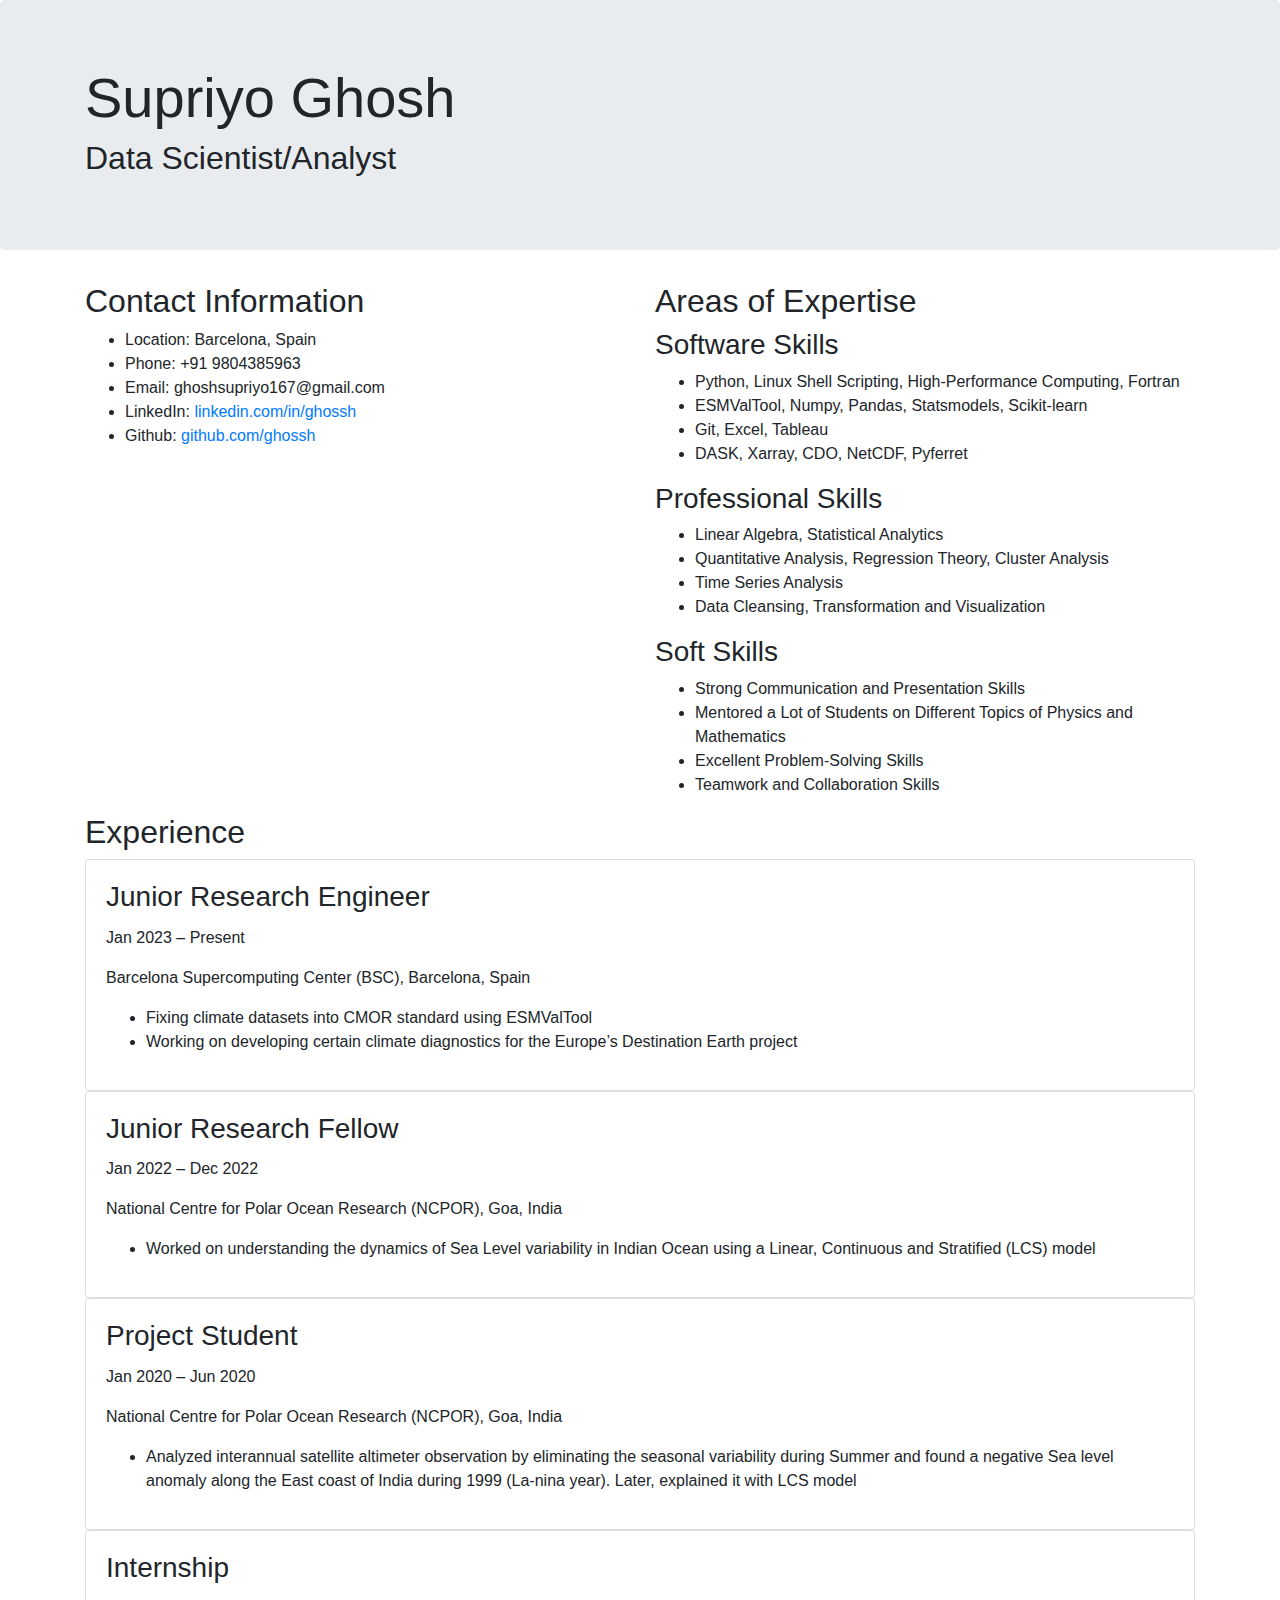
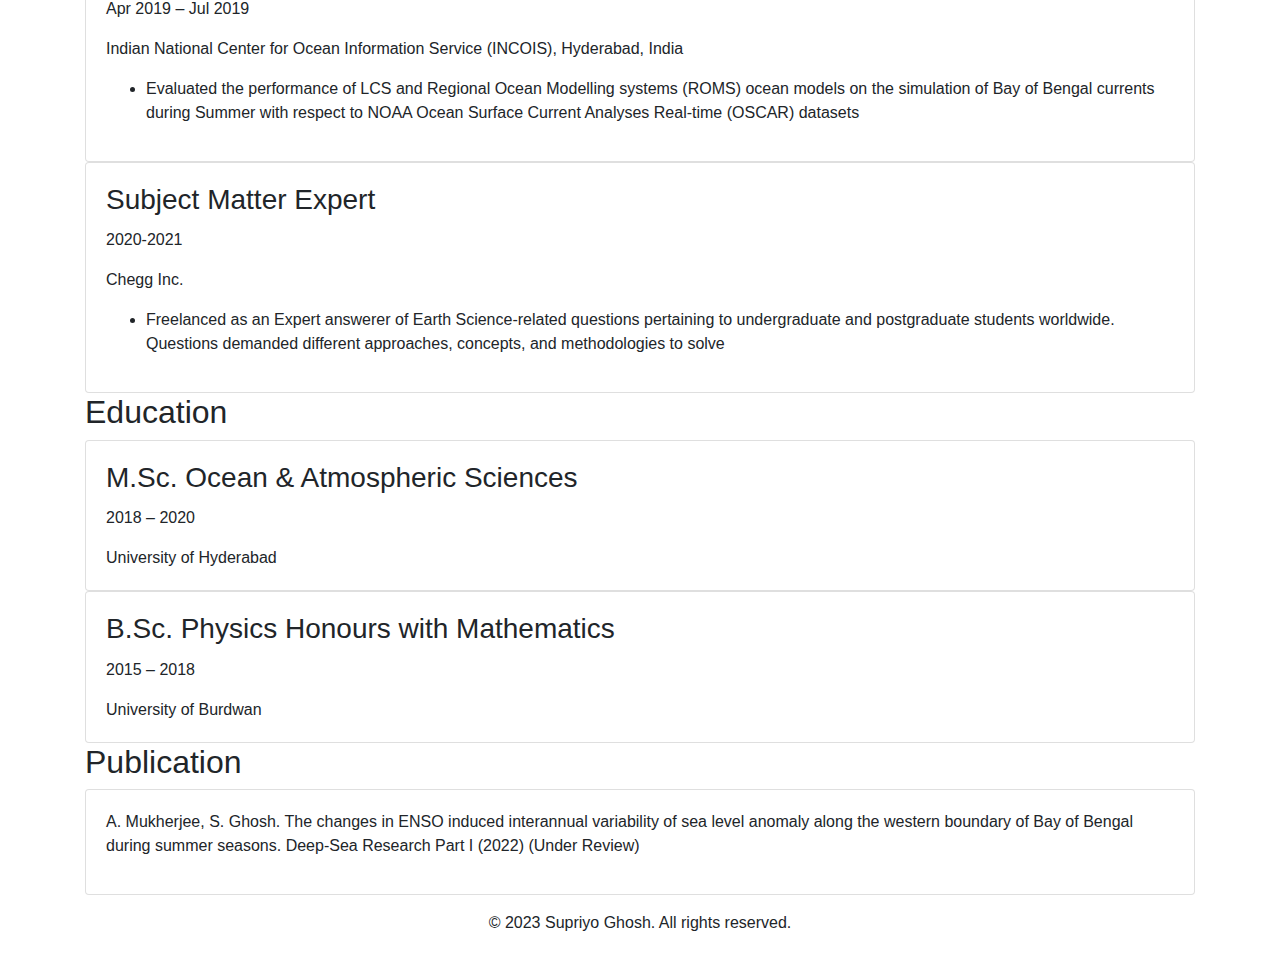
==== commit 7e404d1c: "new" ====
--- a/index.html
+++ b/index.html
@@ -1,218 +1,149 @@
 <!DOCTYPE html>
-<html>
+<html lang="en">
 <head>
+  <meta charset="UTF-8">
+  <meta name="viewport" content="width=device-width, initial-scale=1.0">
   <title>Supriyo Ghosh - Data Scientist</title>
-  <style>
-    body {
-      font-family: Arial, sans-serif;
-      margin: 0;
-      padding: 0;
-      background-color: #f5f5f5;
-    }
-    
-    .container {
-      max-width: 900px;
-      margin: 0 auto;
-      padding: 20px;
-    }
-    
-    h1 {
-      color: #333;
-      margin-bottom: 10px;
-    }
-    
-    h2 {
-      color: #777;
-      margin-top: 0;
-    }
-    
-    p {
-      margin-bottom: 10px;
-    }
-    
-    ul {
-      margin-top: 0;
-    }
-    
-    .contact-info {
-      margin-bottom: 30px;
-    }
-    
-    .skills {
-      margin-bottom: 30px;
-    }
-    
-    .experience {
-      margin-bottom: 30px;
-    }
-    
-    .education {
-      margin-bottom: 30px;
-    }
-    
-    .publication {
-      margin-bottom: 30px;
-    }
-    
-    .article {
-      background-color: #fff;
-      padding: 20px;
-      border-radius: 4px;
-      box-shadow: 0 2px 5px rgba(0, 0, 0, 0.1);
-      margin-bottom: 20px;
-    }
-    
-    .article h3 {
-      margin-top: 0;
-      color: #555;
-    }
-    
-    .article p:last-child {
-      margin-bottom: 0;
-    }
-    
-    .article ul {
-      list-style-type: disc;
-      padding-left: 20px;
-    }
-    
-    .publication p {
-      font-style: italic;
-    }
-    
-    header {
-      text-align: center;
-      margin-bottom: 40px;
-    }
-    
-    footer {
-      text-align: center;
-      color: #777;
-      margin-top: 40px;
-    }
-  </style>
+  <link rel="stylesheet" href="https://maxcdn.bootstrapcdn.com/bootstrap/4.5.2/css/bootstrap.min.css">
+  <link rel="stylesheet" href="style.css"> <!-- Create a style.css file and link it here for custom styles -->
 </head>
 <body>
-  <div class="container">
-    <header>
-      <h1>Supriyo Ghosh</h1>
+  <header class="jumbotron">
+    <div class="container">
+      <h1 class="display-4">Supriyo Ghosh</h1>
       <h2>Data Scientist/Analyst</h2>
-    </header>
-    
-    <section class="contact-info">
-      <h2>Contact Information</h2>
-      <ul>
-        <li>Location: Barcelona, Spain</li>
-        <li>Phone: +91 9804385963</li>
-        <li>Email: ghoshsupriyo167@gmail.com</li>
-        <li>LinkedIn: <a href="https://www.linkedin.com/in/ghossh">linkedin.com/in/ghossh</a></li>
-        <li>Github: <a href="https://github.com/ghossh">github.com/ghossh</a></li>
-      </ul>
-    </section>
-    
-    <section class="skills">
-      <h2>Areas of Expertise</h2>
-      <h3>Software Skills</h3>
-      <ul>
-        <li>Python, Linux Shell Scripting, High-Performance Computing, Fortran</li>
-        <li>ESMValTool, Numpy, Pandas, Statsmodels, Scikit-learn</li>
-        <li>Git, Excel, Tableau</li>
-        <li>DASK, Xarray, CDO, NetCDF, Pyferret</li>
-      </ul>
-      
-      <h3>Professional Skills</h3>
-      <ul>
-        <li>Linear Algebra, Statistical Analytics</li>
-        <li>Quantitative Analysis, Regression Theory, Cluster Analysis</li>
-        <li>Time Series Analysis</li>
-        <li>Data Cleansing, Transformation and Visualization</li>
-      </ul>
-      
-      <h3>Soft Skills</h3>
-      <ul>
-        <li>Strong Communication and Presentation Skills</li>
-        <li>Mentored a Lot of Students on Different Topics of Physics and Mathematics</li>
-        <li>Excellent Problem-Solving Skills</li>
-        <li>Teamwork and Collaboration Skills</li>
-      </ul>
-    </section>
-    
-    <section class="experience">
-      <h2>Experience</h2>
-      
-      <article class="article">
-        <h3>Junior Research Engineer</h3>
-        <p>Jan 2023 – Present</p>
-        <p>Barcelona Supercomputing Center (BSC), Barcelona, Spain</p>
+    </div>
+  </header>
+
+  <section class="container">
+    <div class="row">
+      <div class="col-md-6">
+        <h2>Contact Information</h2>
+        <ul>
+          <li>Location: Barcelona, Spain</li>
+          <li>Phone: +91 9804385963</li>
+          <li>Email: ghoshsupriyo167@gmail.com</li>
+          <li>LinkedIn: <a href="https://www.linkedin.com/in/ghossh">linkedin.com/in/ghossh</a></li>
+          <li>Github: <a href="https://github.com/ghossh">github.com/ghossh</a></li>
+        </ul>
+      </div>
+      <div class="col-md-6">
+        <h2>Areas of Expertise</h2>
+        <h3>Software Skills</h3>
+        <ul>
+          <li>Python, Linux Shell Scripting, High-Performance Computing, Fortran</li>
+          <li>ESMValTool, Numpy, Pandas, Statsmodels, Scikit-learn</li>
+          <li>Git, Excel, Tableau</li>
+          <li>DASK, Xarray, CDO, NetCDF, Pyferret</li>
+        </ul>
+        <h3>Professional Skills</h3>
+        <ul>
+          <li>Linear Algebra, Statistical Analytics</li>
+          <li>Quantitative Analysis, Regression Theory, Cluster Analysis</li>
+          <li>Time Series Analysis</li>
+          <li>Data Cleansing, Transformation and Visualization</li>
+        </ul>
+        <h3>Soft Skills</h3>
+        <ul>
+          <li>Strong Communication and Presentation Skills</li>
+          <li>Mentored a Lot of Students on Different Topics of Physics and Mathematics</li>
+          <li>Excellent Problem-Solving Skills</li>
+          <li>Teamwork and Collaboration Skills</li>
+        </ul>
+      </div>
+    </div>
+  </section>
+
+  <section class="container">
+    <h2>Experience</h2>
+    <div class="card">
+      <div class="card-body">
+        <h3 class="card-title">Junior Research Engineer</h3>
+        <p class="card-text">Jan 2023 – Present</p>
+        <p class="card-text">Barcelona Supercomputing Center (BSC), Barcelona, Spain</p>
         <ul>
           <li>Fixing climate datasets into CMOR standard using ESMValTool</li>
           <li>Working on developing certain climate diagnostics for the Europe’s Destination Earth project</li>
         </ul>
-      </article>
-      
-      <article class="article">
-        <h3>Junior Research Fellow</h3>
-        <p>Jan 2022 – Dec 2022</p>
-        <p>National Centre for Polar Ocean Research (NCPOR), Goa, India</p>
+      </div>
+    </div>
+
+    <div class="card">
+      <div class="card-body">
+        <h3 class="card-title">Junior Research Fellow</h3>
+        <p class="card-text">Jan 2022 – Dec 2022</p>
+        <p class="card-text">National Centre for Polar Ocean Research (NCPOR), Goa, India</p>
         <ul>
           <li>Worked on understanding the dynamics of Sea Level variability in Indian Ocean using a Linear, Continuous and Stratified (LCS) model</li>
         </ul>
-      </article>
-      
-      <article class="article">
-        <h3>Project Student</h3>
-        <p>Jan 2020 – Jun 2020</p>
-        <p>National Centre for Polar Ocean Research (NCPOR), Goa, India</p>
+      </div>
+    </div>
+
+    <div class="card">
+      <div class="card-body">
+        <h3 class="card-title">Project Student</h3>
+        <p class="card-text">Jan 2020 – Jun 2020</p>
+        <p class="card-text">National Centre for Polar Ocean Research (NCPOR), Goa, India</p>
         <ul>
           <li>Analyzed interannual satellite altimeter observation by eliminating the seasonal variability during Summer and found a negative Sea level anomaly along the East coast of India during 1999 (La-nina year). Later, explained it with LCS model</li>
         </ul>
-      </article>
-      
-      <article class="article">
-        <h3>Internship</h3>
-        <p>Apr 2019 – Jul 2019</p>
-        <p>Indian National Center for Ocean Information Service (INCOIS), Hyderabad, India</p>
+      </div>
+    </div>
+
+    <div class="card">
+      <div class="card-body">
+        <h3 class="card-title">Internship</h3>
+        <p class="card-text">Apr 2019 – Jul 2019</p>
+        <p class="card-text">Indian National Center for Ocean Information Service (INCOIS), Hyderabad, India</p>
         <ul>
           <li>Evaluated the performance of LCS and Regional Ocean Modelling systems (ROMS) ocean models on the simulation of Bay of Bengal currents during Summer with respect to NOAA Ocean Surface Current Analyses Real-time (OSCAR) datasets</li>
         </ul>
-      </article>
-      
-      <article class="article">
-        <h3>Subject Matter Expert</h3>
-        <p>2020-2021</p>
-        <p>Chegg Inc.</p>
+      </div>
+    </div>
+
+    <div class="card">
+      <div class="card-body">
+        <h3 class="card-title">Subject Matter Expert</h3>
+        <p class="card-text">2020-2021</p>
+        <p class="card-text">Chegg Inc.</p>
         <ul>
           <li>Freelanced as an Expert answerer of Earth Science-related questions pertaining to undergraduate and postgraduate students worldwide. Questions demanded different approaches, concepts, and methodologies to solve</li>
         </ul>
-      </article>
-    </section>
-    
-    <section class="education">
-      <h2>Education</h2>
-      <article class="article">
-        <h3>M.Sc. Ocean & Atmospheric Sciences</h3>
-        <p>2018 – 2020</p>
-        <p>University of Hyderabad</p>
-      </article>
-      
-      <article class="article">
-        <h3>B.Sc. Physics Honours with Mathematics</h3>
-        <p>2015 – 2018</p>
-        <p>University of Burdwan</p>
-      </article>
-    </section>
-    
-    <section class="publication">
-      <h2>Publication</h2>
-      <article class="article">
+      </div>
+    </div>
+  </section>
+
+  <section class="container">
+    <h2>Education</h2>
+    <div class="card">
+      <div class="card-body">
+        <h3 class="card-title">M.Sc. Ocean & Atmospheric Sciences</h3>
+        <p class="card-text">2018 – 2020</p>
+        <p class="card-text">University of Hyderabad</p>
+      </div>
+    </div>
+
+    <div class="card">
+      <div class="card-body">
+        <h3 class="card-title">B.Sc. Physics Honours with Mathematics</h3>
+        <p class="card-text">2015 – 2018</p>
+        <p class="card-text">University of Burdwan</p>
+      </div>
+    </div>
+  </section>
+
+  <section class="container">
+    <h2>Publication</h2>
+    <div class="card">
+      <div class="card-body">
         <p>A. Mukherjee, S. Ghosh. The changes in ENSO induced interannual variability of sea level anomaly along the western boundary of Bay of Bengal during summer seasons. Deep-Sea Research Part I (2022) (Under Review)</p>
-      </article>
-    </section>
-    
-    <footer>
-      &copy; 2023 Supriyo Ghosh. All rights reserved.
-    </footer>
-  </div>
+      </div>
+    </div>
+  </section>
+
+  <footer class="text-center py-3">
+    <p>&copy; 2023 Supriyo Ghosh. All rights reserved.</p>
+  </footer>
 </body>
 </html>
 
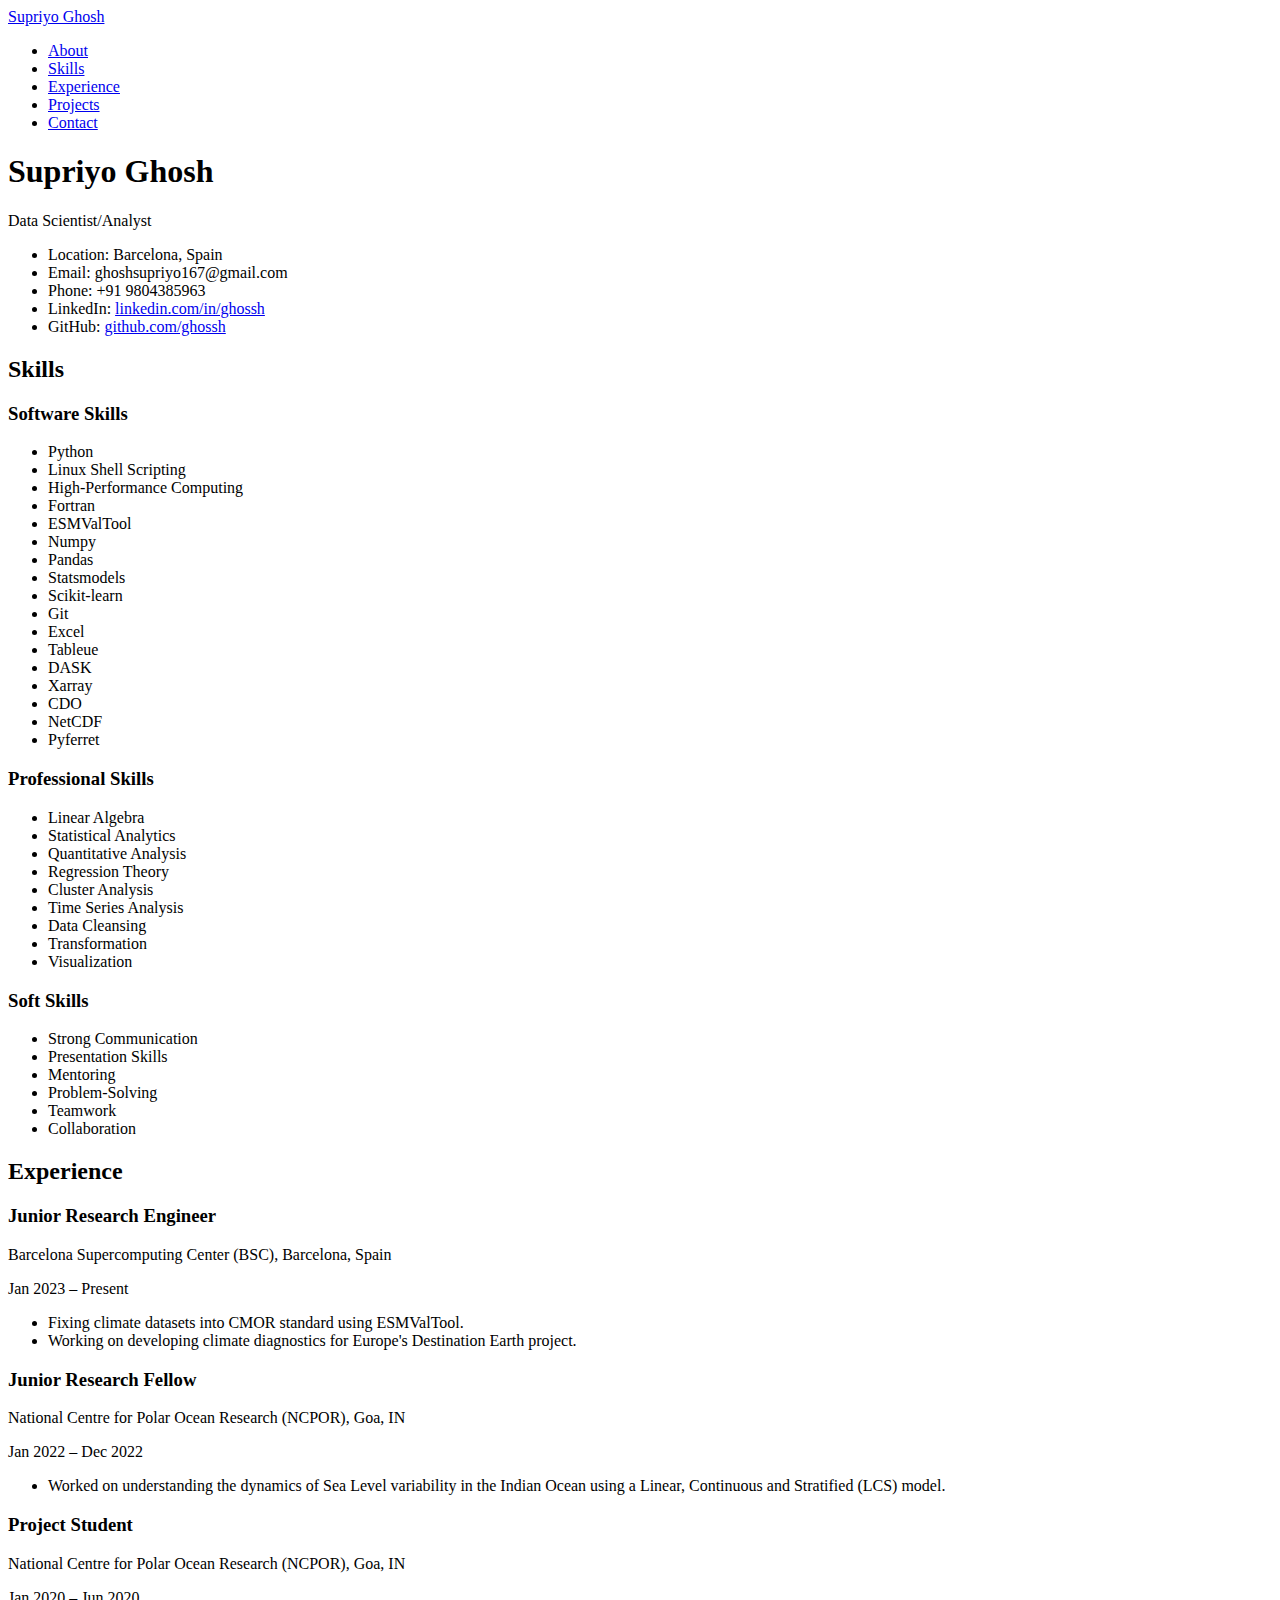
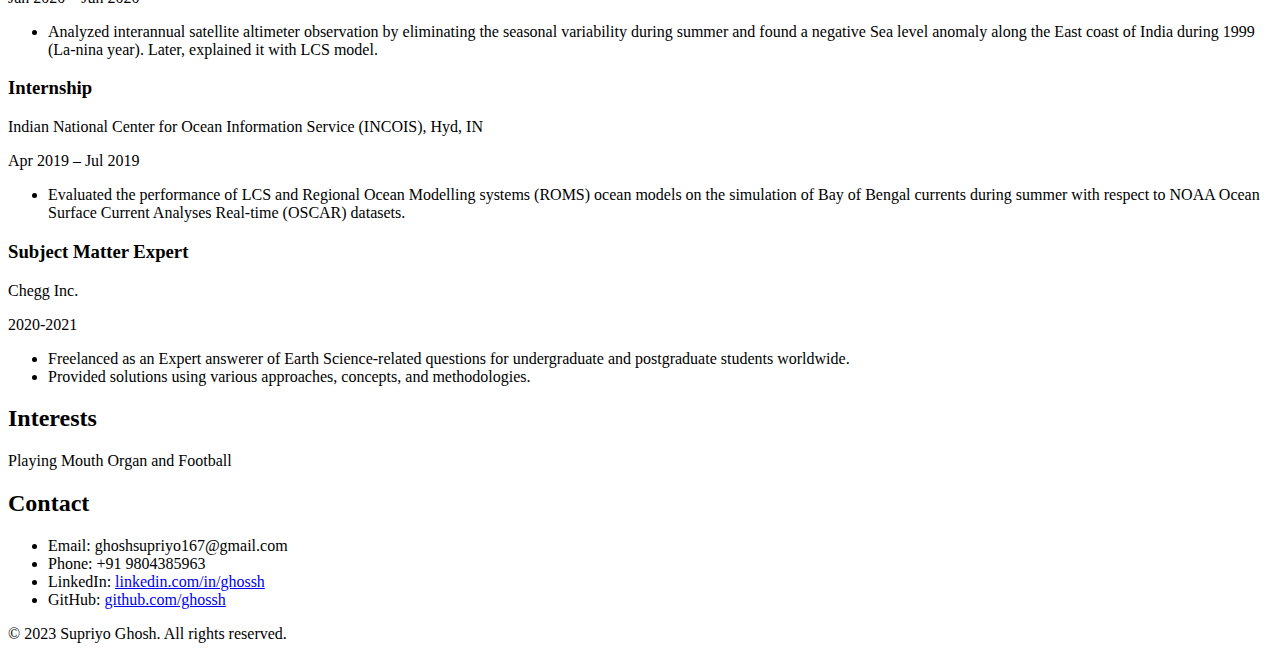
==== commit 23740627: "new" ====
--- a/index.html
+++ b/index.html
@@ -1,149 +1,175 @@
 <!DOCTYPE html>
 <html lang="en">
+
 <head>
-  <meta charset="UTF-8">
-  <meta name="viewport" content="width=device-width, initial-scale=1.0">
+  <meta charset="UTF-8" />
+  <meta name="viewport" content="width=device-width, initial-scale=1.0" />
   <title>Supriyo Ghosh - Data Scientist</title>
-  <link rel="stylesheet" href="https://maxcdn.bootstrapcdn.com/bootstrap/4.5.2/css/bootstrap.min.css">
-  <link rel="stylesheet" href="style.css"> <!-- Create a style.css file and link it here for custom styles -->
+  <link rel="stylesheet" href="style.css" />
 </head>
+
 <body>
-  <header class="jumbotron">
-    <div class="container">
-      <h1 class="display-4">Supriyo Ghosh</h1>
-      <h2>Data Scientist/Analyst</h2>
-    </div>
+  <header class="header">
+    <nav class="navbar">
+      <div class="container">
+        <a href="#" class="logo">Supriyo Ghosh</a>
+        <div class="menu">
+          <ul>
+            <li><a href="#about">About</a></li>
+            <li><a href="#skills">Skills</a></li>
+            <li><a href="#experience">Experience</a></li>
+            <li><a href="#projects">Projects</a></li>
+            <li><a href="#contact">Contact</a></li>
+          </ul>
+        </div>
+      </div>
+    </nav>
   </header>
 
-  <section class="container">
-    <div class="row">
-      <div class="col-md-6">
-        <h2>Contact Information</h2>
-        <ul>
-          <li>Location: Barcelona, Spain</li>
-          <li>Phone: +91 9804385963</li>
-          <li>Email: ghoshsupriyo167@gmail.com</li>
-          <li>LinkedIn: <a href="https://www.linkedin.com/in/ghossh">linkedin.com/in/ghossh</a></li>
-          <li>Github: <a href="https://github.com/ghossh">github.com/ghossh</a></li>
-        </ul>
-      </div>
-      <div class="col-md-6">
-        <h2>Areas of Expertise</h2>
-        <h3>Software Skills</h3>
-        <ul>
-          <li>Python, Linux Shell Scripting, High-Performance Computing, Fortran</li>
-          <li>ESMValTool, Numpy, Pandas, Statsmodels, Scikit-learn</li>
-          <li>Git, Excel, Tableau</li>
-          <li>DASK, Xarray, CDO, NetCDF, Pyferret</li>
-        </ul>
-        <h3>Professional Skills</h3>
-        <ul>
-          <li>Linear Algebra, Statistical Analytics</li>
-          <li>Quantitative Analysis, Regression Theory, Cluster Analysis</li>
-          <li>Time Series Analysis</li>
-          <li>Data Cleansing, Transformation and Visualization</li>
-        </ul>
-        <h3>Soft Skills</h3>
-        <ul>
-          <li>Strong Communication and Presentation Skills</li>
-          <li>Mentored a Lot of Students on Different Topics of Physics and Mathematics</li>
-          <li>Excellent Problem-Solving Skills</li>
-          <li>Teamwork and Collaboration Skills</li>
-        </ul>
+  <section class="hero" id="about">
+    <div class="container">
+      <h1>Supriyo Ghosh</h1>
+      <p>Data Scientist/Analyst</p>
+      <ul>
+        <li>Location: Barcelona, Spain</li>
+        <li>Email: ghoshsupriyo167@gmail.com</li>
+        <li>Phone: +91 9804385963</li>
+        <li>LinkedIn: <a href="https://linkedin.com/in/ghossh">linkedin.com/in/ghossh</a></li>
+        <li>GitHub: <a href="https://github.com/ghossh">github.com/ghossh</a></li>
+      </ul>
+    </div>
+  </section>
+
+  <section class="skills" id="skills">
+    <div class="container">
+      <h2>Skills</h2>
+      <div class="skills-content">
+        <div class="column">
+          <h3>Software Skills</h3>
+          <ul>
+            <li>Python</li>
+            <li>Linux Shell Scripting</li>
+            <li>High-Performance Computing</li>
+            <li>Fortran</li>
+            <li>ESMValTool</li>
+            <li>Numpy</li>
+            <li>Pandas</li>
+            <li>Statsmodels</li>
+            <li>Scikit-learn</li>
+            <li>Git</li>
+            <li>Excel</li>
+            <li>Tableue</li>
+            <li>DASK</li>
+            <li>Xarray</li>
+            <li>CDO</li>
+            <li>NetCDF</li>
+            <li>Pyferret</li>
+          </ul>
+        </div>
+        <div class="column">
+          <h3>Professional Skills</h3>
+          <ul>
+            <li>Linear Algebra</li>
+            <li>Statistical Analytics</li>
+            <li>Quantitative Analysis</li>
+            <li>Regression Theory</li>
+            <li>Cluster Analysis</li>
+            <li>Time Series Analysis</li>
+            <li>Data Cleansing</li>
+            <li>Transformation</li>
+            <li>Visualization</li>
+          </ul>
+        </div>
+        <div class="column">
+          <h3>Soft Skills</h3>
+          <ul>
+            <li>Strong Communication</li>
+            <li>Presentation Skills</li>
+            <li>Mentoring</li>
+            <li>Problem-Solving</li>
+            <li>Teamwork</li>
+            <li>Collaboration</li>
+          </ul>
+        </div>
       </div>
     </div>
   </section>
 
-  <section class="container">
-    <h2>Experience</h2>
-    <div class="card">
-      <div class="card-body">
-        <h3 class="card-title">Junior Research Engineer</h3>
-        <p class="card-text">Jan 2023 – Present</p>
-        <p class="card-text">Barcelona Supercomputing Center (BSC), Barcelona, Spain</p>
-        <ul>
-          <li>Fixing climate datasets into CMOR standard using ESMValTool</li>
-          <li>Working on developing certain climate diagnostics for the Europe’s Destination Earth project</li>
-        </ul>
-      </div>
-    </div>
-
-    <div class="card">
-      <div class="card-body">
-        <h3 class="card-title">Junior Research Fellow</h3>
-        <p class="card-text">Jan 2022 – Dec 2022</p>
-        <p class="card-text">National Centre for Polar Ocean Research (NCPOR), Goa, India</p>
-        <ul>
-          <li>Worked on understanding the dynamics of Sea Level variability in Indian Ocean using a Linear, Continuous and Stratified (LCS) model</li>
-        </ul>
-      </div>
-    </div>
-
-    <div class="card">
-      <div class="card-body">
-        <h3 class="card-title">Project Student</h3>
-        <p class="card-text">Jan 2020 – Jun 2020</p>
-        <p class="card-text">National Centre for Polar Ocean Research (NCPOR), Goa, India</p>
-        <ul>
-          <li>Analyzed interannual satellite altimeter observation by eliminating the seasonal variability during Summer and found a negative Sea level anomaly along the East coast of India during 1999 (La-nina year). Later, explained it with LCS model</li>
-        </ul>
-      </div>
-    </div>
-
-    <div class="card">
-      <div class="card-body">
-        <h3 class="card-title">Internship</h3>
-        <p class="card-text">Apr 2019 – Jul 2019</p>
-        <p class="card-text">Indian National Center for Ocean Information Service (INCOIS), Hyderabad, India</p>
-        <ul>
-          <li>Evaluated the performance of LCS and Regional Ocean Modelling systems (ROMS) ocean models on the simulation of Bay of Bengal currents during Summer with respect to NOAA Ocean Surface Current Analyses Real-time (OSCAR) datasets</li>
-        </ul>
-      </div>
-    </div>
-
-    <div class="card">
-      <div class="card-body">
-        <h3 class="card-title">Subject Matter Expert</h3>
-        <p class="card-text">2020-2021</p>
-        <p class="card-text">Chegg Inc.</p>
-        <ul>
-          <li>Freelanced as an Expert answerer of Earth Science-related questions pertaining to undergraduate and postgraduate students worldwide. Questions demanded different approaches, concepts, and methodologies to solve</li>
-        </ul>
+  <section class="experience" id="experience">
+    <div class="container">
+      <h2>Experience</h2>
+      <div class="timeline">
+        <div class="timeline-item">
+          <h3>Junior Research Engineer</h3>
+          <p>Barcelona Supercomputing Center (BSC), Barcelona, Spain</p>
+          <p>Jan 2023 – Present</p>
+          <ul>
+            <li>Fixing climate datasets into CMOR standard using ESMValTool.</li>
+            <li>Working on developing climate diagnostics for Europe's Destination Earth project.</li>
+          </ul>
+        </div>
+        <div class="timeline-item">
+          <h3>Junior Research Fellow</h3>
+          <p>National Centre for Polar Ocean Research (NCPOR), Goa, IN</p>
+          <p>Jan 2022 – Dec 2022</p>
+          <ul>
+            <li>Worked on understanding the dynamics of Sea Level variability in the Indian Ocean using a Linear, Continuous and Stratified (LCS) model.</li>
+          </ul>
+        </div>
+        <div class="timeline-item">
+          <h3>Project Student</h3>
+          <p>National Centre for Polar Ocean Research (NCPOR), Goa, IN</p>
+          <p>Jan 2020 – Jun 2020</p>
+          <ul>
+            <li>Analyzed interannual satellite altimeter observation by eliminating the seasonal variability during summer and found a negative Sea level anomaly along the East coast of India during 1999 (La-nina year). Later, explained it with LCS model.</li>
+          </ul>
+        </div>
+        <div class="timeline-item">
+          <h3>Internship</h3>
+          <p>Indian National Center for Ocean Information Service (INCOIS), Hyd, IN</p>
+          <p>Apr 2019 – Jul 2019</p>
+          <ul>
+            <li>Evaluated the performance of LCS and Regional Ocean Modelling systems (ROMS) ocean models on the simulation of Bay of Bengal currents during summer with respect to NOAA Ocean Surface Current Analyses Real-time (OSCAR) datasets.</li>
+          </ul>
+        </div>
+        <div class="timeline-item">
+          <h3>Subject Matter Expert</h3>
+          <p>Chegg Inc.</p>
+          <p>2020-2021</p>
+          <ul>
+            <li>Freelanced as an Expert answerer of Earth Science-related questions for undergraduate and postgraduate students worldwide.</li>
+            <li>Provided solutions using various approaches, concepts, and methodologies.</li>
+          </ul>
+        </div>
       </div>
     </div>
   </section>
 
-  <section class="container">
-    <h2>Education</h2>
-    <div class="card">
-      <div class="card-body">
-        <h3 class="card-title">M.Sc. Ocean & Atmospheric Sciences</h3>
-        <p class="card-text">2018 – 2020</p>
-        <p class="card-text">University of Hyderabad</p>
-      </div>
-    </div>
-
-    <div class="card">
-      <div class="card-body">
-        <h3 class="card-title">B.Sc. Physics Honours with Mathematics</h3>
-        <p class="card-text">2015 – 2018</p>
-        <p class="card-text">University of Burdwan</p>
-      </div>
+  <section class="interests" id="projects">
+    <div class="container">
+      <h2>Interests</h2>
+      <p>Playing Mouth Organ and Football</p>
     </div>
   </section>
 
-  <section class="container">
-    <h2>Publication</h2>
-    <div class="card">
-      <div class="card-body">
-        <p>A. Mukherjee, S. Ghosh. The changes in ENSO induced interannual variability of sea level anomaly along the western boundary of Bay of Bengal during summer seasons. Deep-Sea Research Part I (2022) (Under Review)</p>
-      </div>
+  <section class="contact" id="contact">
+    <div class="container">
+      <h2>Contact</h2>
+      <ul>
+        <li>Email: ghoshsupriyo167@gmail.com</li>
+        <li>Phone: +91 9804385963</li>
+        <li>LinkedIn: <a href="https://linkedin.com/in/ghossh">linkedin.com/in/ghossh</a></li>
+        <li>GitHub: <a href="https://github.com/ghossh">github.com/ghossh</a></li>
+      </ul>
     </div>
   </section>
 
-  <footer class="text-center py-3">
-    <p>&copy; 2023 Supriyo Ghosh. All rights reserved.</p>
+  <footer class="footer">
+    <div class="container">
+      <p>&copy; 2023 Supriyo Ghosh. All rights reserved.</p>
+    </div>
   </footer>
 </body>
+
 </html>
 
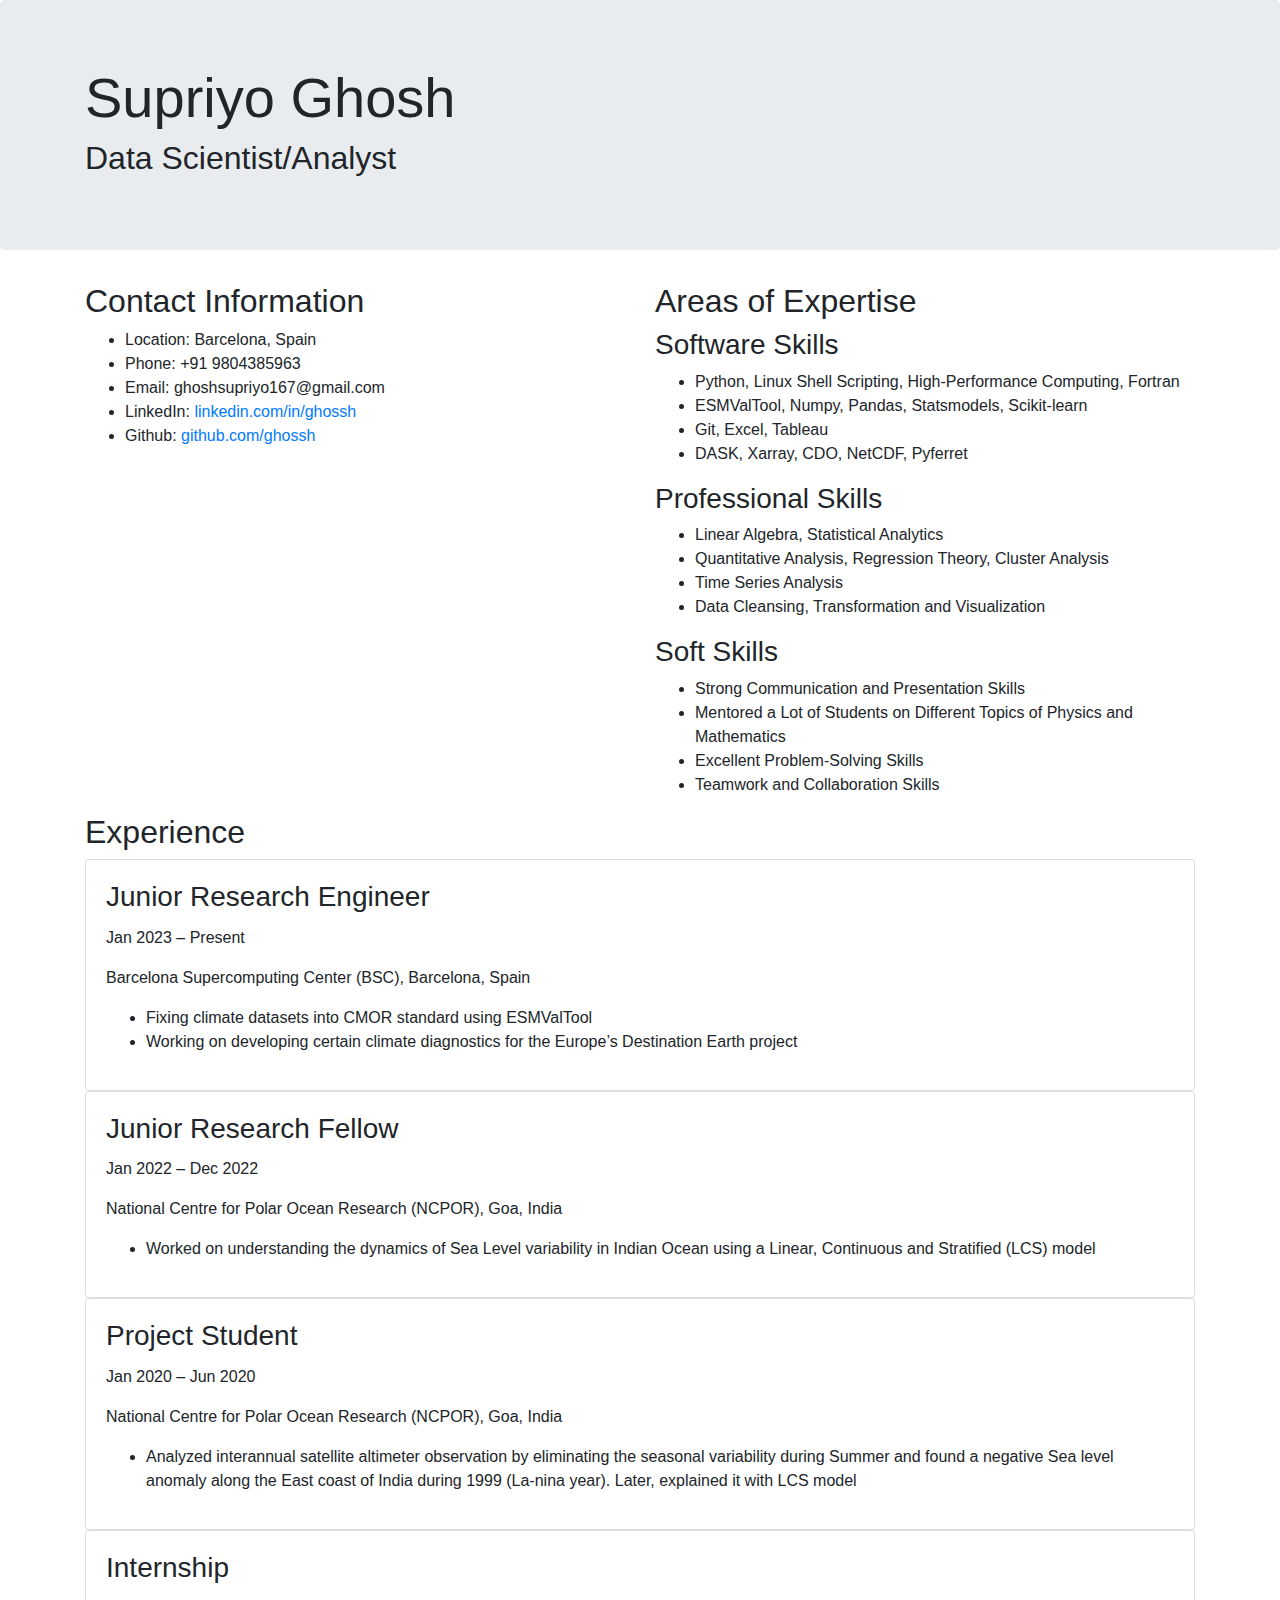
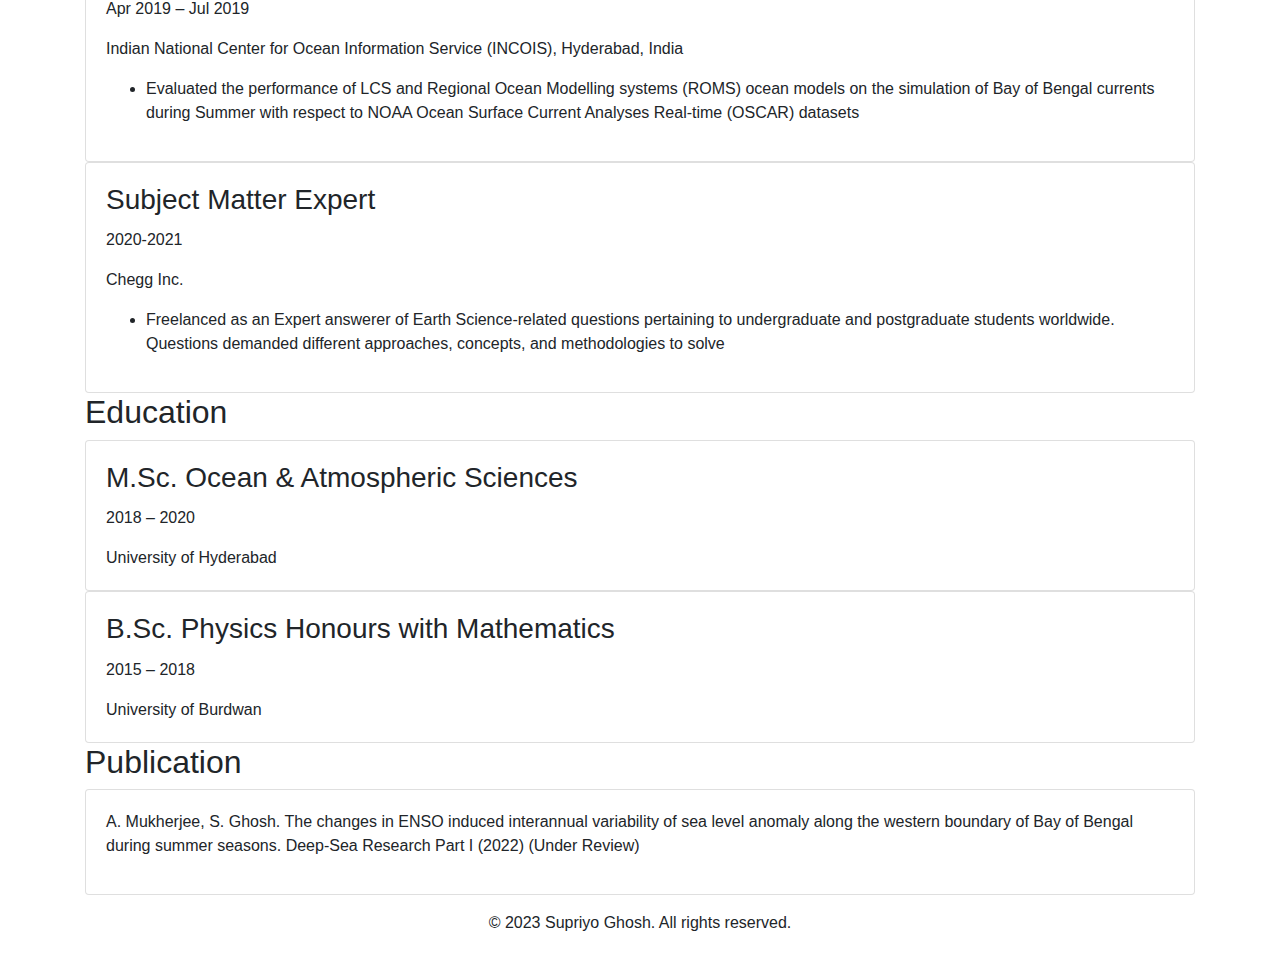
==== commit f236afac: "new" ====
--- a/index.html
+++ b/index.html
@@ -1,175 +1,149 @@
 <!DOCTYPE html>
 <html lang="en">
-
 <head>
-  <meta charset="UTF-8" />
-  <meta name="viewport" content="width=device-width, initial-scale=1.0" />
+  <meta charset="UTF-8">
+  <meta name="viewport" content="width=device-width, initial-scale=1.0">
   <title>Supriyo Ghosh - Data Scientist</title>
-  <link rel="stylesheet" href="style.css" />
+  <link rel="stylesheet" href="https://maxcdn.bootstrapcdn.com/bootstrap/4.5.2/css/bootstrap.min.css">
+  <link rel="stylesheet" href="style.css"> <!-- Create a style.css file and link it here for custom styles -->
 </head>
-
 <body>
-  <header class="header">
-    <nav class="navbar">
-      <div class="container">
-        <a href="#" class="logo">Supriyo Ghosh</a>
-        <div class="menu">
-          <ul>
-            <li><a href="#about">About</a></li>
-            <li><a href="#skills">Skills</a></li>
-            <li><a href="#experience">Experience</a></li>
-            <li><a href="#projects">Projects</a></li>
-            <li><a href="#contact">Contact</a></li>
-          </ul>
-        </div>
-      </div>
-    </nav>
+  <header class="jumbotron">
+    <div class="container">
+      <h1 class="display-4">Supriyo Ghosh</h1>
+      <h2>Data Scientist/Analyst</h2>
+    </div>
   </header>
 
-  <section class="hero" id="about">
-    <div class="container">
-      <h1>Supriyo Ghosh</h1>
-      <p>Data Scientist/Analyst</p>
-      <ul>
-        <li>Location: Barcelona, Spain</li>
-        <li>Email: ghoshsupriyo167@gmail.com</li>
-        <li>Phone: +91 9804385963</li>
-        <li>LinkedIn: <a href="https://linkedin.com/in/ghossh">linkedin.com/in/ghossh</a></li>
-        <li>GitHub: <a href="https://github.com/ghossh">github.com/ghossh</a></li>
-      </ul>
-    </div>
-  </section>
-
-  <section class="skills" id="skills">
-    <div class="container">
-      <h2>Skills</h2>
-      <div class="skills-content">
-        <div class="column">
-          <h3>Software Skills</h3>
-          <ul>
-            <li>Python</li>
-            <li>Linux Shell Scripting</li>
-            <li>High-Performance Computing</li>
-            <li>Fortran</li>
-            <li>ESMValTool</li>
-            <li>Numpy</li>
-            <li>Pandas</li>
-            <li>Statsmodels</li>
-            <li>Scikit-learn</li>
-            <li>Git</li>
-            <li>Excel</li>
-            <li>Tableue</li>
-            <li>DASK</li>
-            <li>Xarray</li>
-            <li>CDO</li>
-            <li>NetCDF</li>
-            <li>Pyferret</li>
-          </ul>
-        </div>
-        <div class="column">
-          <h3>Professional Skills</h3>
-          <ul>
-            <li>Linear Algebra</li>
-            <li>Statistical Analytics</li>
-            <li>Quantitative Analysis</li>
-            <li>Regression Theory</li>
-            <li>Cluster Analysis</li>
-            <li>Time Series Analysis</li>
-            <li>Data Cleansing</li>
-            <li>Transformation</li>
-            <li>Visualization</li>
-          </ul>
-        </div>
-        <div class="column">
-          <h3>Soft Skills</h3>
-          <ul>
-            <li>Strong Communication</li>
-            <li>Presentation Skills</li>
-            <li>Mentoring</li>
-            <li>Problem-Solving</li>
-            <li>Teamwork</li>
-            <li>Collaboration</li>
-          </ul>
-        </div>
+  <section class="container">
+    <div class="row">
+      <div class="col-md-6">
+        <h2>Contact Information</h2>
+        <ul>
+          <li>Location: Barcelona, Spain</li>
+          <li>Phone: +91 9804385963</li>
+          <li>Email: ghoshsupriyo167@gmail.com</li>
+          <li>LinkedIn: <a href="https://www.linkedin.com/in/ghossh">linkedin.com/in/ghossh</a></li>
+          <li>Github: <a href="https://github.com/ghossh">github.com/ghossh</a></li>
+        </ul>
+      </div>
+      <div class="col-md-6">
+        <h2>Areas of Expertise</h2>
+        <h3>Software Skills</h3>
+        <ul>
+          <li>Python, Linux Shell Scripting, High-Performance Computing, Fortran</li>
+          <li>ESMValTool, Numpy, Pandas, Statsmodels, Scikit-learn</li>
+          <li>Git, Excel, Tableau</li>
+          <li>DASK, Xarray, CDO, NetCDF, Pyferret</li>
+        </ul>
+        <h3>Professional Skills</h3>
+        <ul>
+          <li>Linear Algebra, Statistical Analytics</li>
+          <li>Quantitative Analysis, Regression Theory, Cluster Analysis</li>
+          <li>Time Series Analysis</li>
+          <li>Data Cleansing, Transformation and Visualization</li>
+        </ul>
+        <h3>Soft Skills</h3>
+        <ul>
+          <li>Strong Communication and Presentation Skills</li>
+          <li>Mentored a Lot of Students on Different Topics of Physics and Mathematics</li>
+          <li>Excellent Problem-Solving Skills</li>
+          <li>Teamwork and Collaboration Skills</li>
+        </ul>
       </div>
     </div>
   </section>
 
-  <section class="experience" id="experience">
-    <div class="container">
-      <h2>Experience</h2>
-      <div class="timeline">
-        <div class="timeline-item">
-          <h3>Junior Research Engineer</h3>
-          <p>Barcelona Supercomputing Center (BSC), Barcelona, Spain</p>
-          <p>Jan 2023 – Present</p>
-          <ul>
-            <li>Fixing climate datasets into CMOR standard using ESMValTool.</li>
-            <li>Working on developing climate diagnostics for Europe's Destination Earth project.</li>
-          </ul>
-        </div>
-        <div class="timeline-item">
-          <h3>Junior Research Fellow</h3>
-          <p>National Centre for Polar Ocean Research (NCPOR), Goa, IN</p>
-          <p>Jan 2022 – Dec 2022</p>
-          <ul>
-            <li>Worked on understanding the dynamics of Sea Level variability in the Indian Ocean using a Linear, Continuous and Stratified (LCS) model.</li>
-          </ul>
-        </div>
-        <div class="timeline-item">
-          <h3>Project Student</h3>
-          <p>National Centre for Polar Ocean Research (NCPOR), Goa, IN</p>
-          <p>Jan 2020 – Jun 2020</p>
-          <ul>
-            <li>Analyzed interannual satellite altimeter observation by eliminating the seasonal variability during summer and found a negative Sea level anomaly along the East coast of India during 1999 (La-nina year). Later, explained it with LCS model.</li>
-          </ul>
-        </div>
-        <div class="timeline-item">
-          <h3>Internship</h3>
-          <p>Indian National Center for Ocean Information Service (INCOIS), Hyd, IN</p>
-          <p>Apr 2019 – Jul 2019</p>
-          <ul>
-            <li>Evaluated the performance of LCS and Regional Ocean Modelling systems (ROMS) ocean models on the simulation of Bay of Bengal currents during summer with respect to NOAA Ocean Surface Current Analyses Real-time (OSCAR) datasets.</li>
-          </ul>
-        </div>
-        <div class="timeline-item">
-          <h3>Subject Matter Expert</h3>
-          <p>Chegg Inc.</p>
-          <p>2020-2021</p>
-          <ul>
-            <li>Freelanced as an Expert answerer of Earth Science-related questions for undergraduate and postgraduate students worldwide.</li>
-            <li>Provided solutions using various approaches, concepts, and methodologies.</li>
-          </ul>
-        </div>
+  <section class="container">
+    <h2>Experience</h2>
+    <div class="card">
+      <div class="card-body">
+        <h3 class="card-title">Junior Research Engineer</h3>
+        <p class="card-text">Jan 2023 – Present</p>
+        <p class="card-text">Barcelona Supercomputing Center (BSC), Barcelona, Spain</p>
+        <ul>
+          <li>Fixing climate datasets into CMOR standard using ESMValTool</li>
+          <li>Working on developing certain climate diagnostics for the Europe’s Destination Earth project</li>
+        </ul>
+      </div>
+    </div>
+
+    <div class="card">
+      <div class="card-body">
+        <h3 class="card-title">Junior Research Fellow</h3>
+        <p class="card-text">Jan 2022 – Dec 2022</p>
+        <p class="card-text">National Centre for Polar Ocean Research (NCPOR), Goa, India</p>
+        <ul>
+          <li>Worked on understanding the dynamics of Sea Level variability in Indian Ocean using a Linear, Continuous and Stratified (LCS) model</li>
+        </ul>
+      </div>
+    </div>
+
+    <div class="card">
+      <div class="card-body">
+        <h3 class="card-title">Project Student</h3>
+        <p class="card-text">Jan 2020 – Jun 2020</p>
+        <p class="card-text">National Centre for Polar Ocean Research (NCPOR), Goa, India</p>
+        <ul>
+          <li>Analyzed interannual satellite altimeter observation by eliminating the seasonal variability during Summer and found a negative Sea level anomaly along the East coast of India during 1999 (La-nina year). Later, explained it with LCS model</li>
+        </ul>
+      </div>
+    </div>
+
+    <div class="card">
+      <div class="card-body">
+        <h3 class="card-title">Internship</h3>
+        <p class="card-text">Apr 2019 – Jul 2019</p>
+        <p class="card-text">Indian National Center for Ocean Information Service (INCOIS), Hyderabad, India</p>
+        <ul>
+          <li>Evaluated the performance of LCS and Regional Ocean Modelling systems (ROMS) ocean models on the simulation of Bay of Bengal currents during Summer with respect to NOAA Ocean Surface Current Analyses Real-time (OSCAR) datasets</li>
+        </ul>
+      </div>
+    </div>
+
+    <div class="card">
+      <div class="card-body">
+        <h3 class="card-title">Subject Matter Expert</h3>
+        <p class="card-text">2020-2021</p>
+        <p class="card-text">Chegg Inc.</p>
+        <ul>
+          <li>Freelanced as an Expert answerer of Earth Science-related questions pertaining to undergraduate and postgraduate students worldwide. Questions demanded different approaches, concepts, and methodologies to solve</li>
+        </ul>
       </div>
     </div>
   </section>
 
-  <section class="interests" id="projects">
-    <div class="container">
-      <h2>Interests</h2>
-      <p>Playing Mouth Organ and Football</p>
+  <section class="container">
+    <h2>Education</h2>
+    <div class="card">
+      <div class="card-body">
+        <h3 class="card-title">M.Sc. Ocean & Atmospheric Sciences</h3>
+        <p class="card-text">2018 – 2020</p>
+        <p class="card-text">University of Hyderabad</p>
+      </div>
+    </div>
+
+    <div class="card">
+      <div class="card-body">
+        <h3 class="card-title">B.Sc. Physics Honours with Mathematics</h3>
+        <p class="card-text">2015 – 2018</p>
+        <p class="card-text">University of Burdwan</p>
+      </div>
     </div>
   </section>
 
-  <section class="contact" id="contact">
-    <div class="container">
-      <h2>Contact</h2>
-      <ul>
-        <li>Email: ghoshsupriyo167@gmail.com</li>
-        <li>Phone: +91 9804385963</li>
-        <li>LinkedIn: <a href="https://linkedin.com/in/ghossh">linkedin.com/in/ghossh</a></li>
-        <li>GitHub: <a href="https://github.com/ghossh">github.com/ghossh</a></li>
-      </ul>
+  <section class="container">
+    <h2>Publication</h2>
+    <div class="card">
+      <div class="card-body">
+        <p>A. Mukherjee, S. Ghosh. The changes in ENSO induced interannual variability of sea level anomaly along the western boundary of Bay of Bengal during summer seasons. Deep-Sea Research Part I (2022) (Under Review)</p>
+      </div>
     </div>
   </section>
 
-  <footer class="footer">
-    <div class="container">
-      <p>&copy; 2023 Supriyo Ghosh. All rights reserved.</p>
-    </div>
+  <footer class="text-center py-3">
+    <p>&copy; 2023 Supriyo Ghosh. All rights reserved.</p>
   </footer>
 </body>
-
 </html>
 
